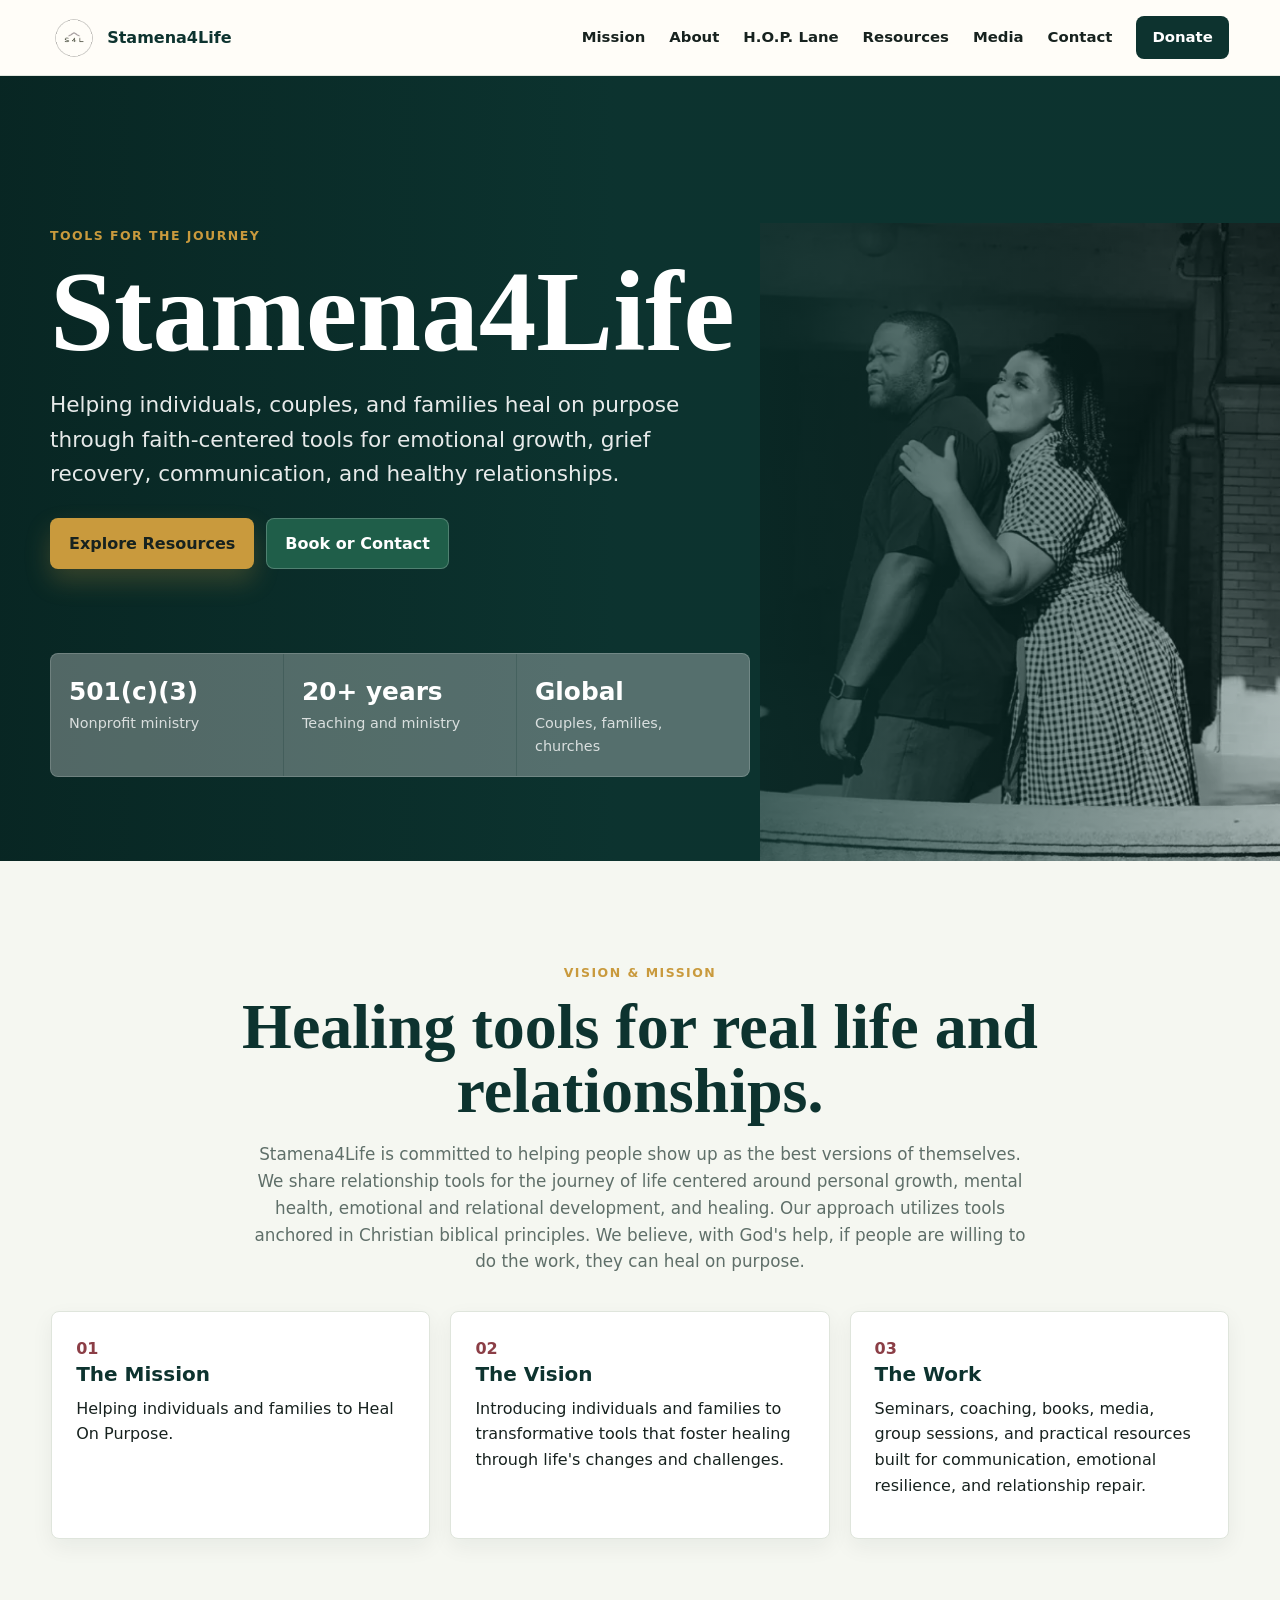
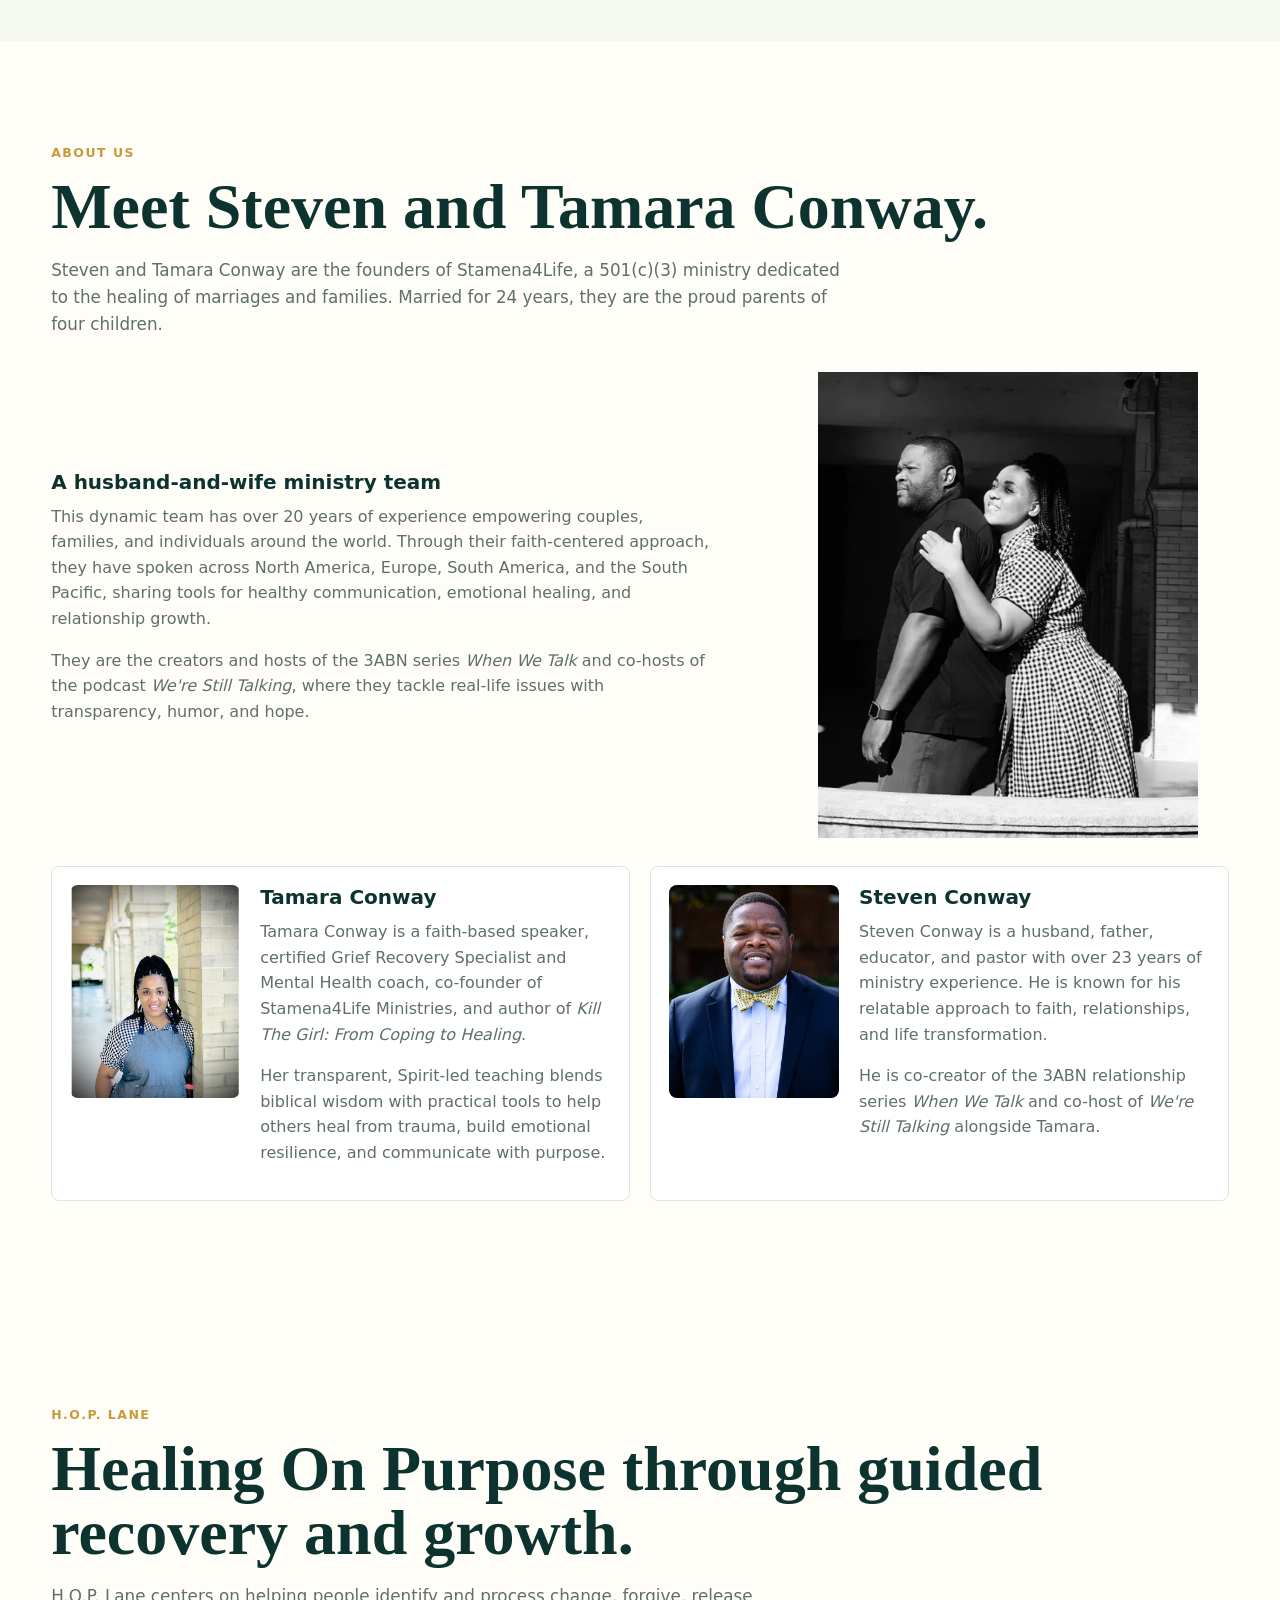
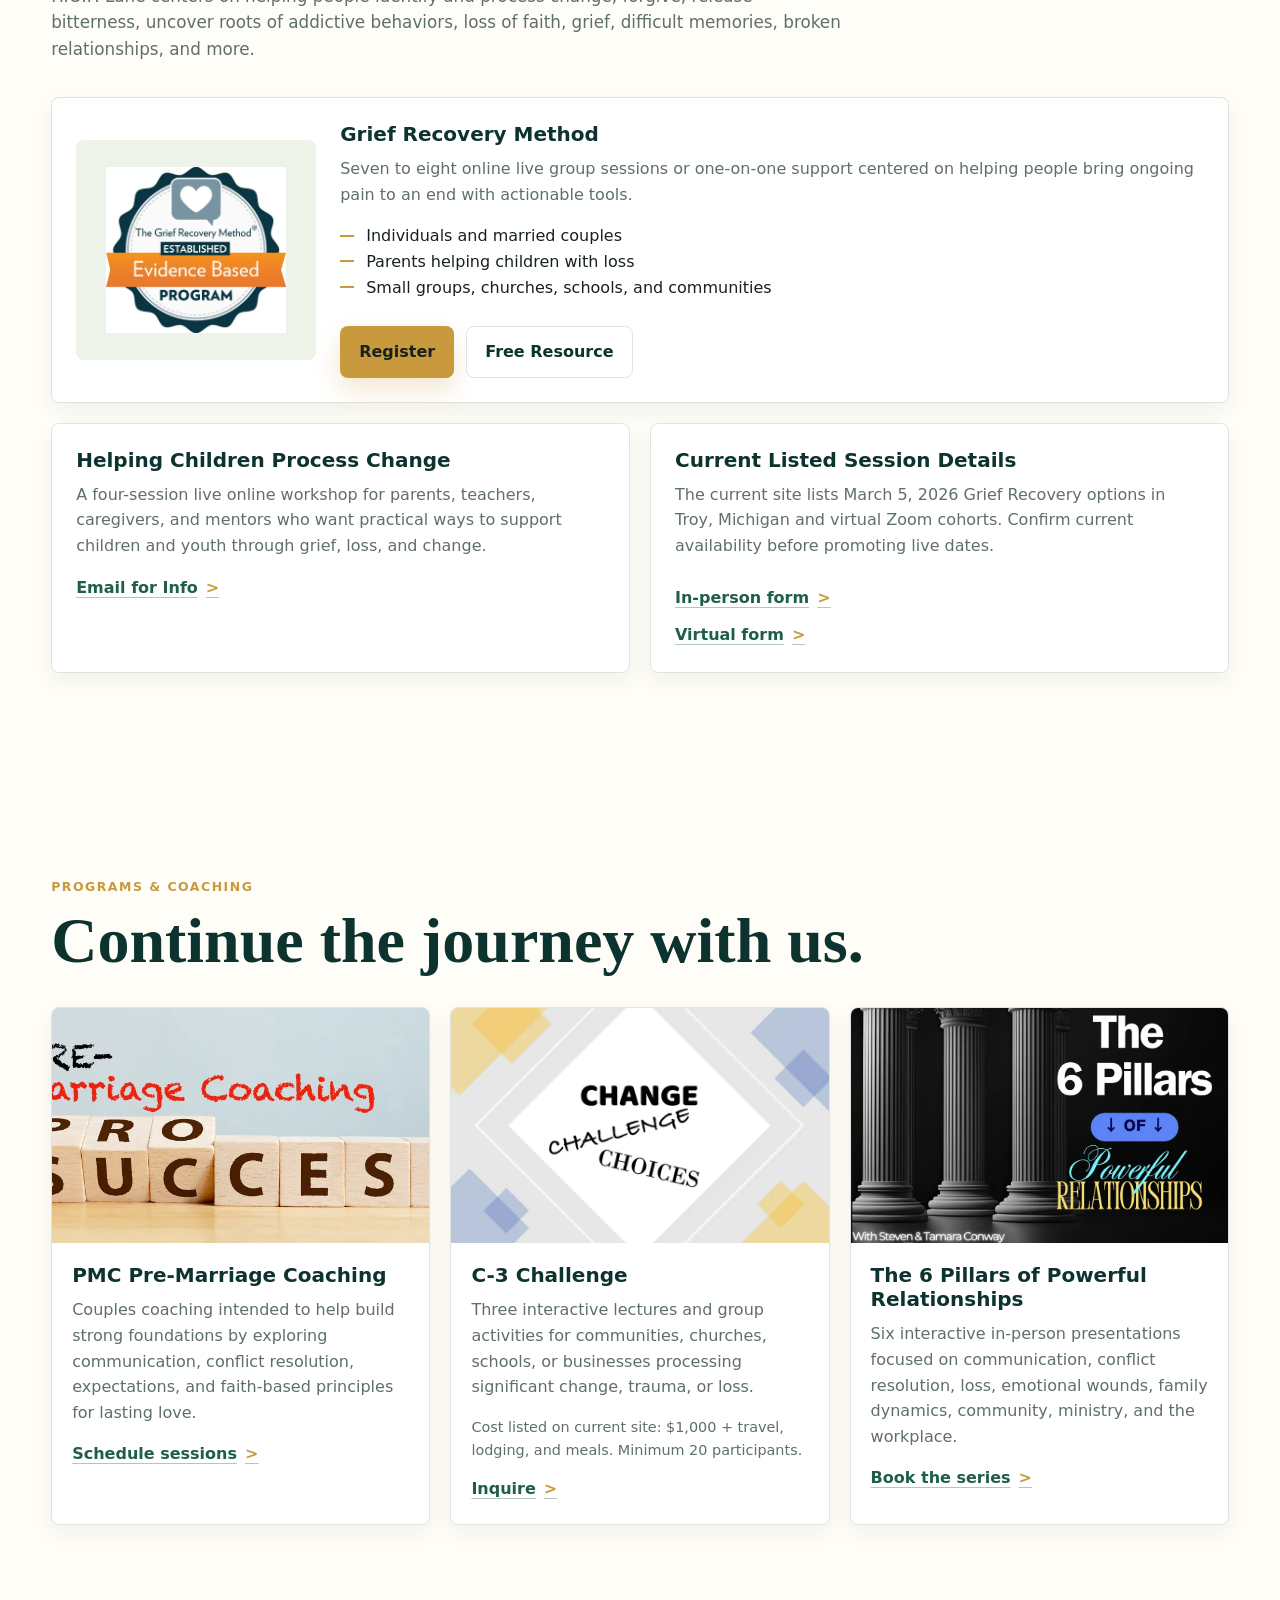
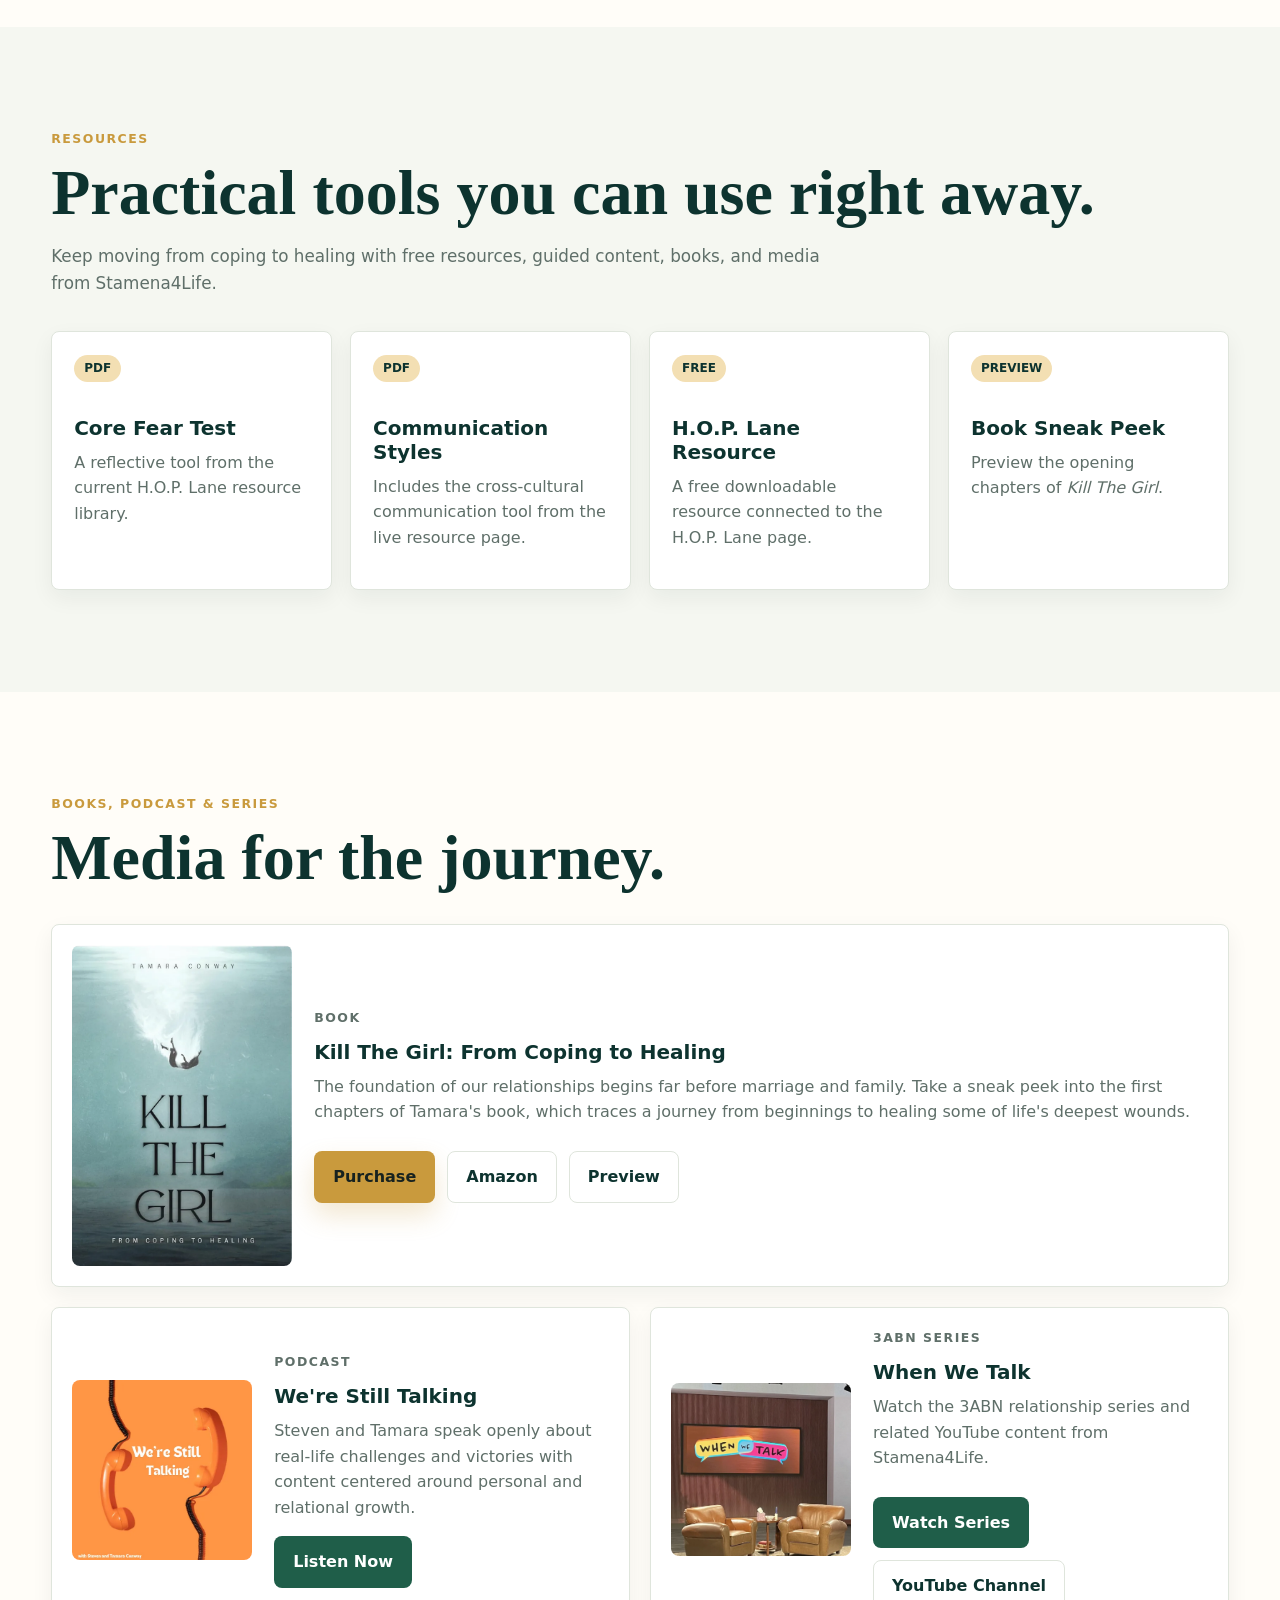
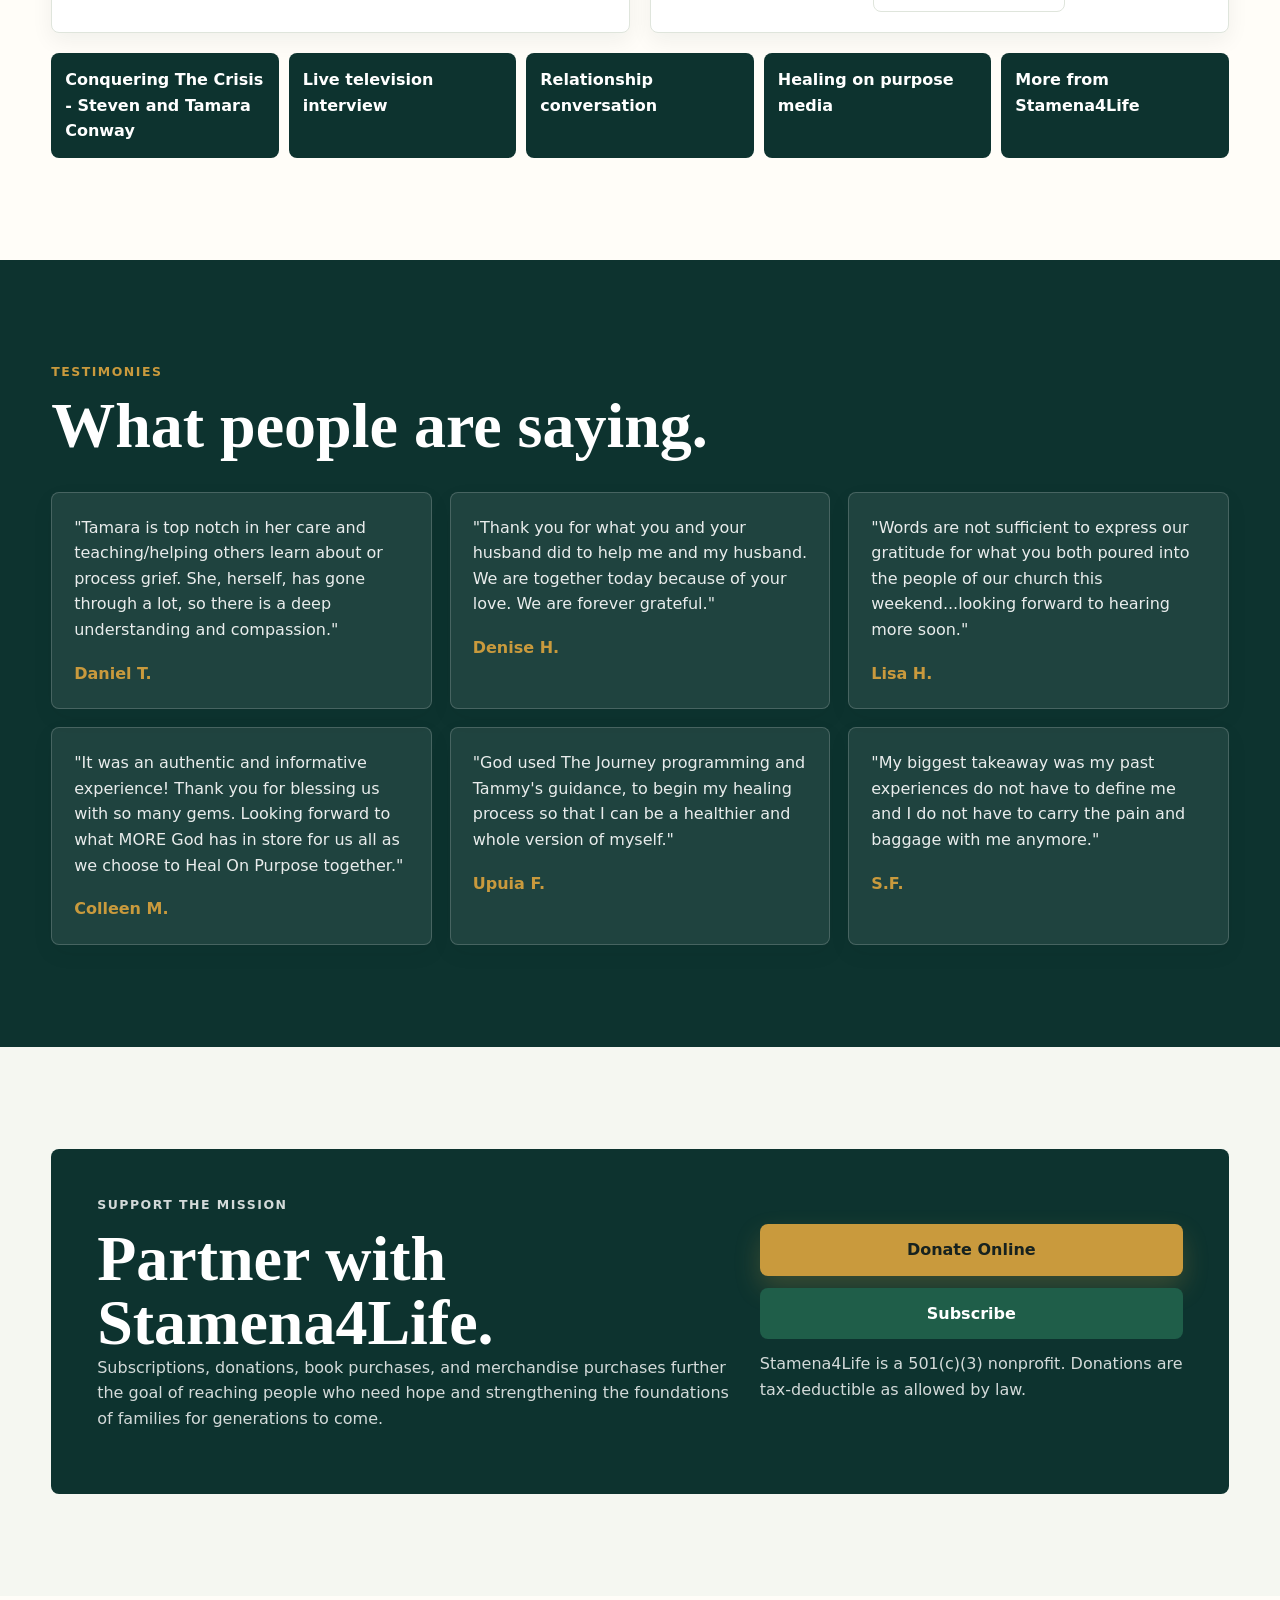
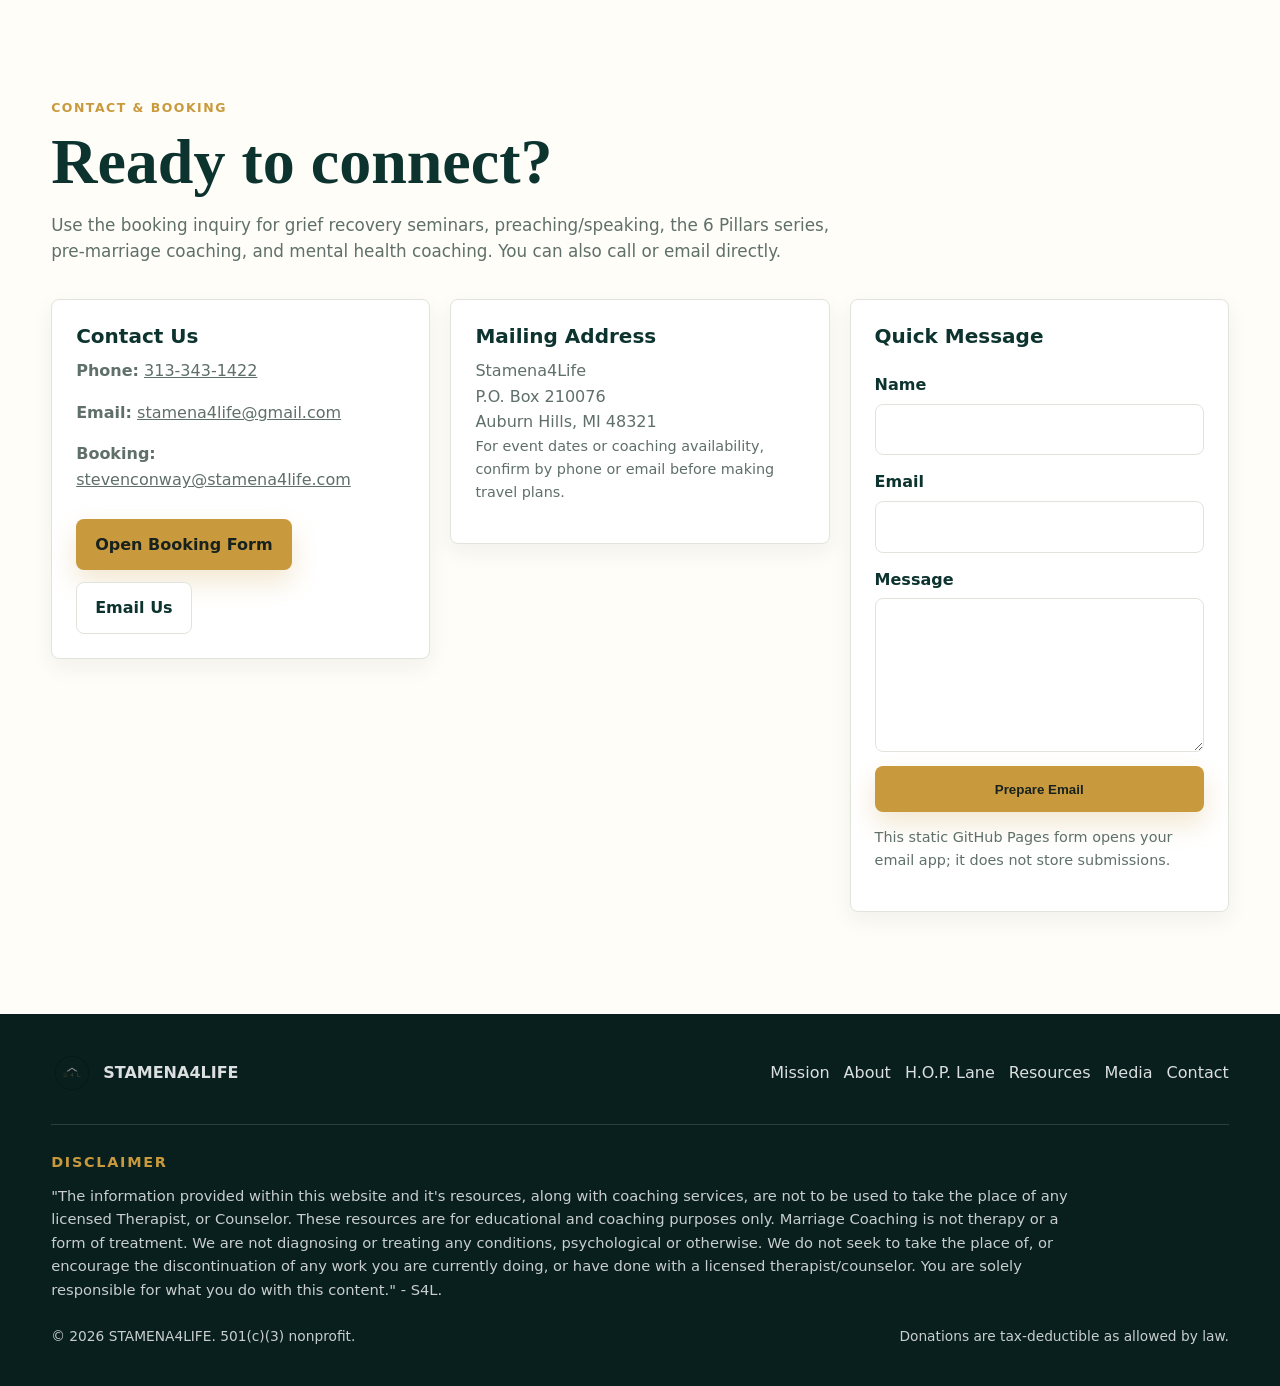
==== index.html @ 9cdf427c "Add files via upload" ====
<!doctype html>
<html lang="en">
<head>
  <meta charset="utf-8">
  <meta name="viewport" content="width=device-width, initial-scale=1">
  <title>Stamena4Life | Healing on Purpose</title>
  <meta name="description" content="Stamena4Life shares relationship tools for personal growth, emotional healing, grief recovery, marriage coaching, media, resources, and faith-centered family support.">
  <meta property="og:title" content="Stamena4Life | Healing on Purpose">
  <meta property="og:description" content="Tools for the journey of life: relationships, grief recovery, coaching, resources, books, podcast, and 3ABN series.">
  <meta property="og:image" content="assets/logo.png">
  <meta property="og:type" content="website">
  <link rel="icon" href="assets/logo.png">
  <link rel="stylesheet" href="styles.css">
</head>
<body>
  <a class="skip-link" href="#main">Skip to content</a>

  <header class="site-header" data-header>
    <a class="brand" href="#home" aria-label="Stamena4Life home">
      <img src="assets/logo.png" alt="Stamena4Life logo">
      <span>Stamena4Life</span>
    </a>
    <button class="nav-toggle" type="button" aria-expanded="false" aria-controls="site-nav" data-nav-toggle>
      <span></span>
      <span></span>
      <span></span>
      <span class="sr-only">Menu</span>
    </button>
    <nav class="site-nav" id="site-nav" data-nav>
      <a href="#mission">Mission</a>
      <a href="#about">About</a>
      <a href="#hop">H.O.P. Lane</a>
      <a href="#resources">Resources</a>
      <a href="#media">Media</a>
      <a href="#contact">Contact</a>
      <a class="nav-cta" href="https://square.link/u/f1L6vId2" target="_blank" rel="noreferrer">Donate</a>
    </nav>
  </header>

  <main id="main">
    <section class="hero" id="home" aria-labelledby="hero-title">
      <div class="hero-inner">
        <p class="eyebrow">Tools for the journey</p>
        <h1 id="hero-title">Stamena4Life</h1>
        <p class="hero-lede">Helping individuals, couples, and families heal on purpose through faith-centered tools for emotional growth, grief recovery, communication, and healthy relationships.</p>
        <div class="hero-actions">
          <a class="button primary" href="#resources">Explore Resources</a>
          <a class="button secondary" href="#contact">Book or Contact</a>
        </div>
        <ul class="hero-proof" aria-label="Stamena4Life highlights">
          <li><strong>501(c)(3)</strong><span>Nonprofit ministry</span></li>
          <li><strong>20+ years</strong><span>Teaching and ministry</span></li>
          <li><strong>Global</strong><span>Couples, families, churches</span></li>
        </ul>
      </div>
    </section>

    <section class="section mission-band" id="mission">
      <div class="section-header compact">
        <p class="eyebrow">Vision &amp; Mission</p>
        <h2>Healing tools for real life and relationships.</h2>
        <p>Stamena4Life is committed to helping people show up as the best versions of themselves. We share relationship tools for the journey of life centered around personal growth, mental health, emotional and relational development, and healing. Our approach utilizes tools anchored in Christian biblical principles. We believe, with God's help, if people are willing to do the work, they can heal on purpose.</p>
      </div>
      <div class="mission-grid">
        <article>
          <span>01</span>
          <h3>The Mission</h3>
          <p>Helping individuals and families to Heal On Purpose.</p>
        </article>
        <article>
          <span>02</span>
          <h3>The Vision</h3>
          <p>Introducing individuals and families to transformative tools that foster healing through life's changes and challenges.</p>
        </article>
        <article>
          <span>03</span>
          <h3>The Work</h3>
          <p>Seminars, coaching, books, media, group sessions, and practical resources built for communication, emotional resilience, and relationship repair.</p>
        </article>
      </div>
    </section>

    <section class="section split-section" id="about">
      <div class="section-header">
        <p class="eyebrow">About Us</p>
        <h2>Meet Steven and Tamara Conway.</h2>
        <p>Steven and Tamara Conway are the founders of Stamena4Life, a 501(c)(3) ministry dedicated to the healing of marriages and families. Married for 24 years, they are the proud parents of four children.</p>
      </div>
      <div class="about-feature">
        <div>
          <h3>A husband-and-wife ministry team</h3>
          <p>This dynamic team has over 20 years of experience empowering couples, families, and individuals around the world. Through their faith-centered approach, they have spoken across North America, Europe, South America, and the South Pacific, sharing tools for healthy communication, emotional healing, and relationship growth.</p>
          <p>They are the creators and hosts of the 3ABN series <em>When We Talk</em> and co-hosts of the podcast <em>We're Still Talking</em>, where they tackle real-life issues with transparency, humor, and hope.</p>
        </div>
        <img src="assets/hero-conways.webp" alt="Steven and Tamara Conway">
      </div>
      <div class="bio-grid">
        <article class="profile-card">
          <img src="assets/tamara.webp" alt="Tamara Conway">
          <div>
            <h3>Tamara Conway</h3>
            <p>Tamara Conway is a faith-based speaker, certified Grief Recovery Specialist and Mental Health coach, co-founder of Stamena4Life Ministries, and author of <em>Kill The Girl: From Coping to Healing</em>.</p>
            <p>Her transparent, Spirit-led teaching blends biblical wisdom with practical tools to help others heal from trauma, build emotional resilience, and communicate with purpose.</p>
          </div>
        </article>
        <article class="profile-card">
          <img src="assets/steven.webp" alt="Steven Conway">
          <div>
            <h3>Steven Conway</h3>
            <p>Steven Conway is a husband, father, educator, and pastor with over 23 years of ministry experience. He is known for his relatable approach to faith, relationships, and life transformation.</p>
            <p>He is co-creator of the 3ABN relationship series <em>When We Talk</em> and co-host of <em>We're Still Talking</em> alongside Tamara.</p>
          </div>
        </article>
      </div>
    </section>

    <section class="section program-section" id="hop">
      <div class="section-header">
        <p class="eyebrow">H.O.P. Lane</p>
        <h2>Healing On Purpose through guided recovery and growth.</h2>
        <p>H.O.P. Lane centers on helping people identify and process change, forgive, release bitterness, uncover roots of addictive behaviors, loss of faith, grief, difficult memories, broken relationships, and more.</p>
      </div>
      <div class="program-grid">
        <article class="program-card wide">
          <div class="program-image">
            <img src="assets/grief-recovery.webp" alt="Grief Recovery Method badge">
          </div>
          <div>
            <h3>Grief Recovery Method</h3>
            <p>Seven to eight online live group sessions or one-on-one support centered on helping people bring ongoing pain to an end with actionable tools.</p>
            <ul class="check-list">
              <li>Individuals and married couples</li>
              <li>Parents helping children with loss</li>
              <li>Small groups, churches, schools, and communities</li>
            </ul>
            <div class="inline-actions">
              <a class="button primary" href="https://square.link/u/TY92Agh4" target="_blank" rel="noreferrer">Register</a>
              <a class="button quiet" href="https://www.stamena4life.com/_files/ugd/7cebed_fbce862e7ba44a088635e281771d7ba9.pdf" target="_blank" rel="noreferrer">Free Resource</a>
            </div>
          </div>
        </article>
        <article class="program-card">
          <h3>Helping Children Process Change</h3>
          <p>A four-session live online workshop for parents, teachers, caregivers, and mentors who want practical ways to support children and youth through grief, loss, and change.</p>
          <a class="text-link" href="mailto:stamena4life@gmail.com?subject=Helping%20Children%20With%20Loss%20Inquiry">Email for Info</a>
        </article>
        <article class="program-card">
          <h3>Current Listed Session Details</h3>
          <p>The current site lists March 5, 2026 Grief Recovery options in Troy, Michigan and virtual Zoom cohorts. Confirm current availability before promoting live dates.</p>
          <div class="inline-actions stacked">
            <a class="text-link" href="https://forms.gle/8gWQ9AAsX1KKgWnbA" target="_blank" rel="noreferrer">In-person form</a>
            <a class="text-link" href="https://forms.gle/tBHqAz2xLCsfEH1A9" target="_blank" rel="noreferrer">Virtual form</a>
          </div>
        </article>
      </div>
    </section>

    <section class="section offerings-section">
      <div class="section-header">
        <p class="eyebrow">Programs &amp; Coaching</p>
        <h2>Continue the journey with us.</h2>
      </div>
      <div class="offering-grid">
        <article class="offering-card">
          <img src="assets/pmc.webp" alt="Pre-Marriage Coaching">
          <h3>PMC Pre-Marriage Coaching</h3>
          <p>Couples coaching intended to help build strong foundations by exploring communication, conflict resolution, expectations, and faith-based principles for lasting love.</p>
          <a class="text-link" href="https://www.stamena4life.com/booking" target="_blank" rel="noreferrer">Schedule sessions</a>
        </article>
        <article class="offering-card">
          <img src="assets/c3.webp" alt="C-3 Challenge">
          <h3>C-3 Challenge</h3>
          <p>Three interactive lectures and group activities for communities, churches, schools, or businesses processing significant change, trauma, or loss.</p>
          <p class="meta">Cost listed on current site: $1,000 + travel, lodging, and meals. Minimum 20 participants.</p>
          <a class="text-link" href="mailto:stamena4life@gmail.com?subject=C-3%20Challenge%20Inquiry">Inquire</a>
        </article>
        <article class="offering-card">
          <img src="assets/six-pillars.webp" alt="The 6 Pillars of Powerful Relationships">
          <h3>The 6 Pillars of Powerful Relationships</h3>
          <p>Six interactive in-person presentations focused on communication, conflict resolution, loss, emotional wounds, family dynamics, community, ministry, and the workplace.</p>
          <a class="text-link" href="https://www.stamena4life.com/booking" target="_blank" rel="noreferrer">Book the series</a>
        </article>
      </div>
    </section>

    <section class="section resource-section" id="resources">
      <div class="section-header">
        <p class="eyebrow">Resources</p>
        <h2>Practical tools you can use right away.</h2>
        <p>Keep moving from coping to healing with free resources, guided content, books, and media from Stamena4Life.</p>
      </div>
      <div class="resource-grid">
        <a class="resource-card" href="https://www.stamena4life.com/_files/ugd/7cebed_c09c5f3b6548464ab14286cdd1f4838c.pdf" target="_blank" rel="noreferrer">
          <span>PDF</span>
          <h3>Core Fear Test</h3>
          <p>A reflective tool from the current H.O.P. Lane resource library.</p>
        </a>
        <a class="resource-card" href="https://www.stamena4life.com/_files/ugd/7cebed_421b488af8b248aab2a7527fb785af47.pdf" target="_blank" rel="noreferrer">
          <span>PDF</span>
          <h3>Communication Styles</h3>
          <p>Includes the cross-cultural communication tool from the live resource page.</p>
        </a>
        <a class="resource-card" href="https://www.stamena4life.com/_files/ugd/7cebed_fbce862e7ba44a088635e281771d7ba9.pdf" target="_blank" rel="noreferrer">
          <span>Free</span>
          <h3>H.O.P. Lane Resource</h3>
          <p>A free downloadable resource connected to the H.O.P. Lane page.</p>
        </a>
        <a class="resource-card" href="https://www.stamena4life.com/_files/ugd/7cebed_5e1182cb30d049ae8e4a6e3f993eb2fb.pdf" target="_blank" rel="noreferrer">
          <span>Preview</span>
          <h3>Book Sneak Peek</h3>
          <p>Preview the opening chapters of <em>Kill The Girl</em>.</p>
        </a>
      </div>
    </section>

    <section class="section media-section" id="media">
      <div class="section-header">
        <p class="eyebrow">Books, Podcast &amp; Series</p>
        <h2>Media for the journey.</h2>
      </div>
      <div class="media-grid">
        <article class="media-card book-card">
          <img src="assets/book-cover.webp" alt="Kill The Girl book cover">
          <div>
            <p class="eyebrow">Book</p>
            <h3>Kill The Girl: From Coping to Healing</h3>
            <p>The foundation of our relationships begins far before marriage and family. Take a sneak peek into the first chapters of Tamara's book, which traces a journey from beginnings to healing some of life's deepest wounds.</p>
            <div class="inline-actions">
              <a class="button primary" href="https://square.link/u/frH4wGlB" target="_blank" rel="noreferrer">Purchase</a>
              <a class="button quiet" href="https://a.co/d/6Vjon2p" target="_blank" rel="noreferrer">Amazon</a>
              <a class="button quiet" href="https://www.stamena4life.com/_files/ugd/7cebed_5e1182cb30d049ae8e4a6e3f993eb2fb.pdf" target="_blank" rel="noreferrer">Preview</a>
            </div>
          </div>
        </article>
        <article class="media-card">
          <img src="assets/podcast.webp" alt="We're Still Talking podcast artwork">
          <div>
            <p class="eyebrow">Podcast</p>
            <h3>We're Still Talking</h3>
            <p>Steven and Tamara speak openly about real-life challenges and victories with content centered around personal and relational growth.</p>
            <a class="button secondary" href="https://podcasters.spotify.com/pod/show/stamena4life" target="_blank" rel="noreferrer">Listen Now</a>
          </div>
        </article>
        <article class="media-card">
          <img src="assets/series.webp" alt="3ABN series image">
          <div>
            <p class="eyebrow">3ABN Series</p>
            <h3>When We Talk</h3>
            <p>Watch the 3ABN relationship series and related YouTube content from Stamena4Life.</p>
            <div class="inline-actions">
              <a class="button secondary" href="https://youtu.be/mp3pswb0MGg?si=C71BJIsV4BhHX_65" target="_blank" rel="noreferrer">Watch Series</a>
              <a class="button quiet" href="https://www.youtube.com/@stamena4life882" target="_blank" rel="noreferrer">YouTube Channel</a>
            </div>
          </div>
        </article>
      </div>
      <div class="video-list">
        <a href="https://youtu.be/jEtvUpR1tl4?si=L0tVEkR60KVtrQ50" target="_blank" rel="noreferrer">Conquering The Crisis - Steven and Tamara Conway</a>
        <a href="https://youtu.be/urJt7tnIFb4?si=BwEfEJtPsCQOlXsR" target="_blank" rel="noreferrer">Live television interview</a>
        <a href="https://youtu.be/OgdpfVCX0x8?si=5A_5P-9gs_XutwsK" target="_blank" rel="noreferrer">Relationship conversation</a>
        <a href="https://youtu.be/u95oAVoO89M?si=T8z_sN08g1JwwAnS" target="_blank" rel="noreferrer">Healing on purpose media</a>
        <a href="https://youtu.be/iM9JMtPBKrk?si=-QMUP0g32FkLTdJz" target="_blank" rel="noreferrer">More from Stamena4Life</a>
      </div>
    </section>

    <section class="section testimonial-section" id="testimonials">
      <div class="section-header">
        <p class="eyebrow">Testimonies</p>
        <h2>What people are saying.</h2>
      </div>
      <div class="testimonial-grid">
        <figure>
          <blockquote>&quot;Tamara is top notch in her care and teaching/helping others learn about or process grief. She, herself, has gone through a lot, so there is a deep understanding and compassion.&quot;</blockquote>
          <figcaption>Daniel T.</figcaption>
        </figure>
        <figure>
          <blockquote>&quot;Thank you for what you and your husband did to help me and my husband. We are together today because of your love. We are forever grateful.&quot;</blockquote>
          <figcaption>Denise H.</figcaption>
        </figure>
        <figure>
          <blockquote>&quot;Words are not sufficient to express our gratitude for what you both poured into the people of our church this weekend...looking forward to hearing more soon.&quot;</blockquote>
          <figcaption>Lisa H.</figcaption>
        </figure>
        <figure>
          <blockquote>&quot;It was an authentic and informative experience! Thank you for blessing us with so many gems. Looking forward to what MORE God has in store for us all as we choose to Heal On Purpose together.&quot;</blockquote>
          <figcaption>Colleen M.</figcaption>
        </figure>
        <figure>
          <blockquote>&quot;God used The Journey programming and Tammy's guidance, to begin my healing process so that I can be a healthier and whole version of myself.&quot;</blockquote>
          <figcaption>Upuia F.</figcaption>
        </figure>
        <figure>
          <blockquote>&quot;My biggest takeaway was my past experiences do not have to define me and I do not have to carry the pain and baggage with me anymore.&quot;</blockquote>
          <figcaption>S.F.</figcaption>
        </figure>
      </div>
    </section>

    <section class="section support-section" id="support">
      <div class="support-panel">
        <div>
          <p class="eyebrow">Support the mission</p>
          <h2>Partner with Stamena4Life.</h2>
          <p>Subscriptions, donations, book purchases, and merchandise purchases further the goal of reaching people who need hope and strengthening the foundations of families for generations to come.</p>
        </div>
        <div class="support-actions">
          <a class="button primary" href="https://square.link/u/f1L6vId2" target="_blank" rel="noreferrer">Donate Online</a>
          <a class="button secondary" href="https://www.stamena4life.com/plans-pricing" target="_blank" rel="noreferrer">Subscribe</a>
          <p>Stamena4Life is a 501(c)(3) nonprofit. Donations are tax-deductible as allowed by law.</p>
        </div>
      </div>
    </section>

    <section class="section contact-section" id="contact">
      <div class="section-header">
        <p class="eyebrow">Contact &amp; Booking</p>
        <h2>Ready to connect?</h2>
        <p>Use the booking inquiry for grief recovery seminars, preaching/speaking, the 6 Pillars series, pre-marriage coaching, and mental health coaching. You can also call or email directly.</p>
      </div>
      <div class="contact-grid">
        <div class="contact-card">
          <h3>Contact Us</h3>
          <p><strong>Phone:</strong> <a href="tel:+13133431422">313-343-1422</a></p>
          <p><strong>Email:</strong> <a href="mailto:stamena4life@gmail.com">stamena4life@gmail.com</a></p>
          <p><strong>Booking:</strong> <a href="mailto:stevenconway@stamena4life.com">stevenconway@stamena4life.com</a></p>
          <div class="inline-actions">
            <a class="button primary" href="https://www.stamena4life.com/booking" target="_blank" rel="noreferrer">Open Booking Form</a>
            <a class="button quiet" href="mailto:stamena4life@gmail.com?subject=Stamena4Life%20Inquiry">Email Us</a>
          </div>
        </div>
        <div class="contact-card">
          <h3>Mailing Address</h3>
          <address>
            Stamena4Life<br>
            P.O. Box 210076<br>
            Auburn Hills, MI 48321
          </address>
          <p class="meta">For event dates or coaching availability, confirm by phone or email before making travel plans.</p>
        </div>
        <form class="contact-form" data-mail-form>
          <h3>Quick Message</h3>
          <label>
            Name
            <input name="name" type="text" autocomplete="name" required>
          </label>
          <label>
            Email
            <input name="email" type="email" autocomplete="email" required>
          </label>
          <label>
            Message
            <textarea name="message" rows="5" required></textarea>
          </label>
          <button class="button primary" type="submit">Prepare Email</button>
          <p class="form-note">This static GitHub Pages form opens your email app; it does not store submissions.</p>
        </form>
      </div>
    </section>
  </main>

  <footer class="site-footer">
    <div class="footer-top">
      <a class="brand footer-brand" href="#home">
        <img src="assets/logo.png" alt="">
        <span>STAMENA4LIFE</span>
      </a>
      <nav aria-label="Footer navigation">
        <a href="#mission">Mission</a>
        <a href="#about">About</a>
        <a href="#hop">H.O.P. Lane</a>
        <a href="#resources">Resources</a>
        <a href="#media">Media</a>
        <a href="#contact">Contact</a>
      </nav>
    </div>
    <div class="disclaimer">
      <h2>Disclaimer</h2>
      <p>&quot;The information provided within this website and it's resources, along with coaching services, are not to be used to take the place of any licensed Therapist, or Counselor. These resources are for educational and coaching purposes only. Marriage Coaching is not therapy or a form of treatment. We are not diagnosing or treating any conditions, psychological or otherwise. We do not seek to take the place of, or encourage the discontinuation of any work you are currently doing, or have done with a licensed therapist/counselor. You are solely responsible for what you do with this content.&quot; - S4L.</p>
    </div>
    <div class="footer-bottom">
      <p>&copy; 2026 STAMENA4LIFE. 501(c)(3) nonprofit.</p>
      <p>Donations are tax-deductible as allowed by law.</p>
    </div>
  </footer>

  <script src="script.js"></script>
</body>
</html>
---- styles.css ----
:root {
  --ink: #17221f;
  --muted: #5f6f69;
  --deep: #0d332f;
  --green: #1f5e49;
  --moss: #6f8a56;
  --gold: #c99a3d;
  --rose: #8b3e46;
  --paper: #fffdf8;
  --soft: #f5f7f1;
  --line: #dfe5dc;
  --white: #ffffff;
  --shadow: 0 18px 45px rgba(23, 34, 31, 0.12);
  --radius: 8px;
  --max: 1180px;
}

* {
  box-sizing: border-box;
}

html {
  scroll-behavior: smooth;
}

body {
  margin: 0;
  color: var(--ink);
  background: var(--paper);
  font-family: Inter, ui-sans-serif, system-ui, -apple-system, BlinkMacSystemFont, "Segoe UI", sans-serif;
  line-height: 1.6;
  text-rendering: optimizeLegibility;
}

img {
  display: block;
  max-width: 100%;
}

a {
  color: inherit;
}

.skip-link,
.sr-only {
  position: absolute;
  width: 1px;
  height: 1px;
  padding: 0;
  overflow: hidden;
  clip: rect(0, 0, 0, 0);
  white-space: nowrap;
  border: 0;
}

.skip-link:focus {
  width: auto;
  height: auto;
  clip: auto;
  z-index: 20;
  top: 12px;
  left: 12px;
  padding: 10px 14px;
  background: var(--gold);
  color: var(--ink);
  font-weight: 800;
}

.site-header {
  position: sticky;
  top: 0;
  z-index: 10;
  display: flex;
  align-items: center;
  justify-content: space-between;
  min-height: 76px;
  padding: 12px clamp(18px, 4vw, 52px);
  background: rgba(255, 253, 248, 0.94);
  border-bottom: 1px solid rgba(223, 229, 220, 0.9);
  backdrop-filter: blur(16px);
}

.brand {
  display: inline-flex;
  align-items: center;
  gap: 10px;
  color: var(--deep);
  font-weight: 900;
  letter-spacing: 0;
  text-decoration: none;
}

.brand img {
  width: 46px;
  height: 46px;
  object-fit: contain;
}

.site-nav {
  display: flex;
  align-items: center;
  gap: clamp(14px, 2vw, 24px);
  font-size: 0.93rem;
  font-weight: 750;
}

.site-nav a {
  position: relative;
  text-decoration: none;
  color: var(--ink);
}

.site-nav a:not(.nav-cta)::after {
  content: "";
  position: absolute;
  left: 0;
  right: 0;
  bottom: -8px;
  height: 2px;
  background: var(--gold);
  transform: scaleX(0);
  transform-origin: left;
  transition: transform 180ms ease;
}

.site-nav a:hover::after,
.site-nav a:focus-visible::after {
  transform: scaleX(1);
}

.nav-cta {
  padding: 10px 16px;
  color: var(--white) !important;
  background: var(--deep);
  border-radius: var(--radius);
}

.nav-toggle {
  display: none;
  width: 42px;
  height: 42px;
  border: 1px solid var(--line);
  border-radius: var(--radius);
  background: var(--white);
}

.nav-toggle span:not(.sr-only) {
  display: block;
  width: 18px;
  height: 2px;
  margin: 4px auto;
  background: var(--deep);
}

.hero {
  min-height: 78svh;
  color: var(--white);
  background:
    linear-gradient(90deg, rgba(8, 38, 35, 0.98) 0%, rgba(12, 51, 47, 0.88) 48%, rgba(12, 51, 47, 0.35) 100%),
    url("assets/hero-conways.webp") right bottom / min(45vw, 520px) auto no-repeat,
    var(--deep);
}

.hero-inner {
  width: min(var(--max), calc(100% - 36px));
  margin: 0 auto;
  padding: clamp(86px, 13vw, 150px) 0 clamp(48px, 8vw, 84px);
}

.eyebrow {
  margin: 0 0 12px;
  color: var(--gold);
  font-size: 0.78rem;
  font-weight: 900;
  letter-spacing: 0.12em;
  text-transform: uppercase;
}

.hero h1 {
  margin: 0;
  max-width: 760px;
  font-family: Georgia, "Times New Roman", serif;
  font-size: clamp(3rem, 9vw, 7.5rem);
  line-height: 0.92;
  letter-spacing: 0;
}

.hero-lede {
  width: min(680px, 100%);
  margin: 24px 0 0;
  color: rgba(255, 255, 255, 0.9);
  font-size: clamp(1.08rem, 2vw, 1.35rem);
}

.hero-actions,
.inline-actions {
  display: flex;
  flex-wrap: wrap;
  gap: 12px;
  align-items: center;
  margin-top: 26px;
}

.button {
  display: inline-flex;
  align-items: center;
  justify-content: center;
  min-height: 46px;
  padding: 12px 18px;
  border: 1px solid transparent;
  border-radius: var(--radius);
  font-weight: 850;
  text-decoration: none;
  cursor: pointer;
  transition: transform 160ms ease, box-shadow 160ms ease, background 160ms ease;
}

.button:hover,
.button:focus-visible {
  transform: translateY(-1px);
}

.button.primary {
  color: var(--ink);
  background: var(--gold);
  box-shadow: 0 12px 26px rgba(201, 154, 61, 0.24);
}

.button.secondary {
  color: var(--white);
  background: var(--green);
}

.button.quiet {
  color: var(--deep);
  background: var(--white);
  border-color: var(--line);
}

.hero .button.quiet,
.hero .button.secondary {
  border-color: rgba(255, 255, 255, 0.22);
}

.hero-proof {
  display: grid;
  grid-template-columns: repeat(3, minmax(0, 1fr));
  gap: 1px;
  width: min(700px, 100%);
  padding: 0;
  margin: clamp(42px, 8vw, 84px) 0 0;
  list-style: none;
  background: rgba(255, 255, 255, 0.24);
  border: 1px solid rgba(255, 255, 255, 0.24);
  border-radius: var(--radius);
  overflow: hidden;
}

.hero-proof li {
  padding: 18px;
  background: rgba(255, 255, 255, 0.08);
}

.hero-proof strong {
  display: block;
  font-size: clamp(1.2rem, 2vw, 1.55rem);
}

.hero-proof span {
  display: block;
  color: rgba(255, 255, 255, 0.78);
  font-size: 0.9rem;
}

.section {
  padding: clamp(58px, 8vw, 102px) clamp(18px, 4vw, 52px);
}

.section-header {
  width: min(var(--max), 100%);
  margin: 0 auto 34px;
}

.section-header.compact {
  width: min(900px, 100%);
  text-align: center;
}

.section h2 {
  margin: 0;
  color: var(--deep);
  font-family: Georgia, "Times New Roman", serif;
  font-size: clamp(2rem, 5vw, 4.25rem);
  line-height: 1;
  letter-spacing: 0;
}

.section-header p:not(.eyebrow) {
  max-width: 790px;
  margin: 18px 0 0;
  color: var(--muted);
  font-size: 1.05rem;
}

.section-header.compact p:not(.eyebrow) {
  margin-left: auto;
  margin-right: auto;
}

.mission-band,
.resource-section,
.support-section {
  background: var(--soft);
}

.mission-grid,
.bio-grid,
.program-grid,
.offering-grid,
.resource-grid,
.testimonial-grid,
.contact-grid,
.media-grid {
  width: min(var(--max), 100%);
  margin: 0 auto;
}

.mission-grid {
  display: grid;
  grid-template-columns: repeat(3, minmax(0, 1fr));
  gap: 20px;
  margin-top: 36px;
}

.mission-grid article,
.program-card,
.offering-card,
.resource-card,
.testimonial-grid figure,
.contact-card,
.contact-form,
.media-card {
  border: 1px solid var(--line);
  border-radius: var(--radius);
  background: var(--white);
  box-shadow: 0 8px 22px rgba(23, 34, 31, 0.06);
}

.mission-grid article {
  padding: 24px;
}

.mission-grid span {
  color: var(--rose);
  font-weight: 900;
}

h3 {
  margin: 0 0 10px;
  color: var(--deep);
  font-size: 1.25rem;
  line-height: 1.2;
}

p {
  margin-top: 0;
}

.about-feature {
  display: grid;
  grid-template-columns: minmax(0, 1.2fr) minmax(260px, 0.8fr);
  gap: clamp(28px, 6vw, 72px);
  align-items: center;
  width: min(var(--max), 100%);
  margin: 0 auto 28px;
}

.about-feature p,
.profile-card p,
.program-card p,
.offering-card p,
.media-card p,
.contact-card p {
  color: var(--muted);
}

.about-feature img {
  width: min(380px, 100%);
  justify-self: center;
}

.bio-grid {
  display: grid;
  grid-template-columns: repeat(2, minmax(0, 1fr));
  gap: 20px;
}

.profile-card {
  display: grid;
  grid-template-columns: 170px minmax(0, 1fr);
  gap: 20px;
  align-items: start;
  padding: 18px;
  border: 1px solid var(--line);
  border-radius: var(--radius);
  background: var(--white);
}

.profile-card img {
  width: 170px;
  aspect-ratio: 4 / 5;
  object-fit: cover;
  border-radius: var(--radius);
}

.program-section {
  background: var(--paper);
}

.program-grid {
  display: grid;
  grid-template-columns: repeat(2, minmax(0, 1fr));
  gap: 20px;
}

.program-card {
  padding: 24px;
}

.program-card.wide {
  display: grid;
  grid-column: 1 / -1;
  grid-template-columns: 240px minmax(0, 1fr);
  gap: 24px;
  align-items: center;
}

.program-image {
  display: grid;
  place-items: center;
  min-height: 220px;
  background: #eef3ea;
  border-radius: var(--radius);
}

.program-image img {
  width: min(180px, 80%);
}

.check-list {
  padding: 0;
  margin: 16px 0 0;
  list-style: none;
}

.check-list li {
  position: relative;
  padding-left: 26px;
  color: var(--ink);
}

.check-list li::before {
  content: "";
  position: absolute;
  left: 0;
  top: 0.7em;
  width: 14px;
  height: 2px;
  background: var(--gold);
}

.stacked {
  display: grid;
  justify-items: start;
}

.offering-grid {
  display: grid;
  grid-template-columns: repeat(3, minmax(0, 1fr));
  gap: 20px;
}

.offering-card {
  overflow: hidden;
}

.offering-card img {
  width: 100%;
  aspect-ratio: 16 / 10;
  object-fit: cover;
  background: var(--soft);
}

.offering-card h3,
.offering-card p,
.offering-card .text-link {
  margin-left: 20px;
  margin-right: 20px;
}

.offering-card h3 {
  margin-top: 20px;
}

.offering-card .text-link {
  margin-bottom: 22px;
}

.meta,
.form-note {
  color: var(--muted);
  font-size: 0.9rem;
}

.text-link {
  display: inline-flex;
  align-items: center;
  gap: 8px;
  color: var(--green);
  font-weight: 850;
  text-decoration-color: rgba(31, 94, 73, 0.35);
  text-underline-offset: 4px;
}

.text-link::after {
  content: ">";
  color: var(--gold);
  font-weight: 900;
}

.resource-grid {
  display: grid;
  grid-template-columns: repeat(4, minmax(0, 1fr));
  gap: 18px;
}

.resource-card {
  min-height: 220px;
  padding: 22px;
  text-decoration: none;
  transition: transform 160ms ease, box-shadow 160ms ease;
}

.resource-card:hover,
.resource-card:focus-visible {
  transform: translateY(-2px);
  box-shadow: var(--shadow);
}

.resource-card span {
  display: inline-flex;
  padding: 4px 10px;
  margin-bottom: 34px;
  color: var(--deep);
  background: #f3dfb3;
  border-radius: 999px;
  font-size: 0.75rem;
  font-weight: 900;
  text-transform: uppercase;
}

.resource-card p {
  color: var(--muted);
}

.media-section {
  background: var(--paper);
}

.media-grid {
  display: grid;
  grid-template-columns: repeat(2, minmax(0, 1fr));
  gap: 20px;
}

.media-card {
  display: grid;
  grid-template-columns: 180px minmax(0, 1fr);
  gap: 22px;
  align-items: center;
  padding: 20px;
}

.book-card {
  grid-column: 1 / -1;
  grid-template-columns: 220px minmax(0, 1fr);
}

.media-card img {
  width: 100%;
  border-radius: var(--radius);
  background: var(--soft);
}

.video-list {
  display: grid;
  grid-template-columns: repeat(5, minmax(0, 1fr));
  gap: 10px;
  width: min(var(--max), 100%);
  margin: 20px auto 0;
}

.video-list a {
  min-height: 92px;
  padding: 14px;
  color: var(--white);
  background: var(--deep);
  border-radius: var(--radius);
  font-weight: 800;
  text-decoration: none;
}

.testimonial-section {
  background: var(--deep);
  color: var(--white);
}

.testimonial-section h2 {
  color: var(--white);
}

.testimonial-grid {
  display: grid;
  grid-template-columns: repeat(3, minmax(0, 1fr));
  gap: 18px;
}

.testimonial-grid figure {
  margin: 0;
  padding: 22px;
  background: rgba(255, 255, 255, 0.08);
  border-color: rgba(255, 255, 255, 0.18);
}

blockquote {
  margin: 0;
  color: rgba(255, 255, 255, 0.9);
}

figcaption {
  margin-top: 18px;
  color: var(--gold);
  font-weight: 900;
}

.support-panel {
  display: grid;
  grid-template-columns: minmax(0, 1.2fr) minmax(300px, 0.8fr);
  gap: 28px;
  align-items: center;
  width: min(var(--max), 100%);
  margin: 0 auto;
  padding: clamp(26px, 5vw, 46px);
  color: var(--white);
  background: var(--deep);
  border-radius: var(--radius);
}

.support-panel h2 {
  color: var(--white);
}

.support-panel p {
  color: rgba(255, 255, 255, 0.82);
}

.support-actions {
  display: grid;
  gap: 12px;
  align-content: start;
}

.contact-grid {
  display: grid;
  grid-template-columns: repeat(3, minmax(0, 1fr));
  gap: 20px;
  align-items: start;
}

.contact-card,
.contact-form {
  padding: 24px;
}

address {
  color: var(--muted);
  font-style: normal;
}

.contact-form {
  display: grid;
  gap: 14px;
}

label {
  display: grid;
  gap: 6px;
  color: var(--deep);
  font-weight: 850;
}

input,
textarea {
  width: 100%;
  border: 1px solid var(--line);
  border-radius: var(--radius);
  padding: 12px 13px;
  color: var(--ink);
  background: var(--white);
  font: inherit;
}

input:focus,
textarea:focus {
  outline: 3px solid rgba(201, 154, 61, 0.26);
  border-color: var(--gold);
}

.site-footer {
  padding: 38px clamp(18px, 4vw, 52px);
  color: rgba(255, 255, 255, 0.78);
  background: #081f1d;
}

.footer-top,
.footer-bottom,
.disclaimer {
  width: min(var(--max), 100%);
  margin: 0 auto;
}

.footer-top,
.footer-bottom {
  display: flex;
  justify-content: space-between;
  gap: 18px;
  align-items: center;
}

.footer-brand {
  color: var(--white);
}

.footer-brand img {
  width: 42px;
  height: 42px;
}

.footer-top nav {
  display: flex;
  flex-wrap: wrap;
  gap: 14px;
}

.footer-top a {
  color: rgba(255, 255, 255, 0.86);
  text-decoration: none;
}

.disclaimer {
  margin-top: 30px;
  padding-top: 26px;
  border-top: 1px solid rgba(255, 255, 255, 0.14);
}

.disclaimer h2 {
  margin: 0 0 10px;
  color: var(--gold);
  font-size: 0.9rem;
  letter-spacing: 0.12em;
  text-transform: uppercase;
}

.disclaimer p {
  max-width: 1040px;
  margin: 0;
  font-size: 0.92rem;
}

.footer-bottom {
  margin-top: 24px;
  font-size: 0.86rem;
}

.footer-bottom p {
  margin: 0;
}

@media (max-width: 1040px) {
  .resource-grid,
  .offering-grid {
    grid-template-columns: repeat(2, minmax(0, 1fr));
  }

  .contact-grid,
  .testimonial-grid,
  .video-list {
    grid-template-columns: repeat(2, minmax(0, 1fr));
  }
}

@media (max-width: 860px) {
  .site-header {
    min-height: 68px;
  }

  .nav-toggle {
    display: block;
  }

  .site-nav {
    position: absolute;
    top: calc(100% + 1px);
    left: 0;
    right: 0;
    display: grid;
    gap: 0;
    padding: 10px 18px 18px;
    background: var(--paper);
    border-bottom: 1px solid var(--line);
    transform: translateY(-12px);
    opacity: 0;
    pointer-events: none;
    transition: opacity 160ms ease, transform 160ms ease;
  }

  .site-nav.is-open {
    transform: translateY(0);
    opacity: 1;
    pointer-events: auto;
  }

  .site-nav a {
    padding: 12px 0;
  }

  .nav-cta {
    margin-top: 8px;
    text-align: center;
  }

  .hero {
    min-height: auto;
    background:
      linear-gradient(180deg, rgba(8, 38, 35, 0.98) 0%, rgba(12, 51, 47, 0.92) 54%, rgba(12, 51, 47, 0.72) 100%),
      url("assets/hero-conways.webp") right bottom / 310px auto no-repeat,
      var(--deep);
  }

  .hero-inner {
    padding-top: 84px;
    padding-bottom: 220px;
  }

  .hero-proof,
  .mission-grid,
  .bio-grid,
  .program-grid,
  .about-feature,
  .support-panel,
  .media-grid {
    grid-template-columns: 1fr;
  }

  .program-card.wide,
  .media-card,
  .book-card,
  .profile-card {
    grid-template-columns: 1fr;
  }

  .program-image {
    min-height: 180px;
  }

  .profile-card img {
    width: min(260px, 100%);
  }
}

@media (max-width: 620px) {
  .hero-proof,
  .resource-grid,
  .offering-grid,
  .contact-grid,
  .testimonial-grid,
  .video-list {
    grid-template-columns: 1fr;
  }

  .section {
    padding-left: 16px;
    padding-right: 16px;
  }

  .hero-actions,
  .inline-actions {
    align-items: stretch;
  }

  .button {
    width: 100%;
  }

  .footer-top,
  .footer-bottom {
    align-items: flex-start;
    flex-direction: column;
  }
}
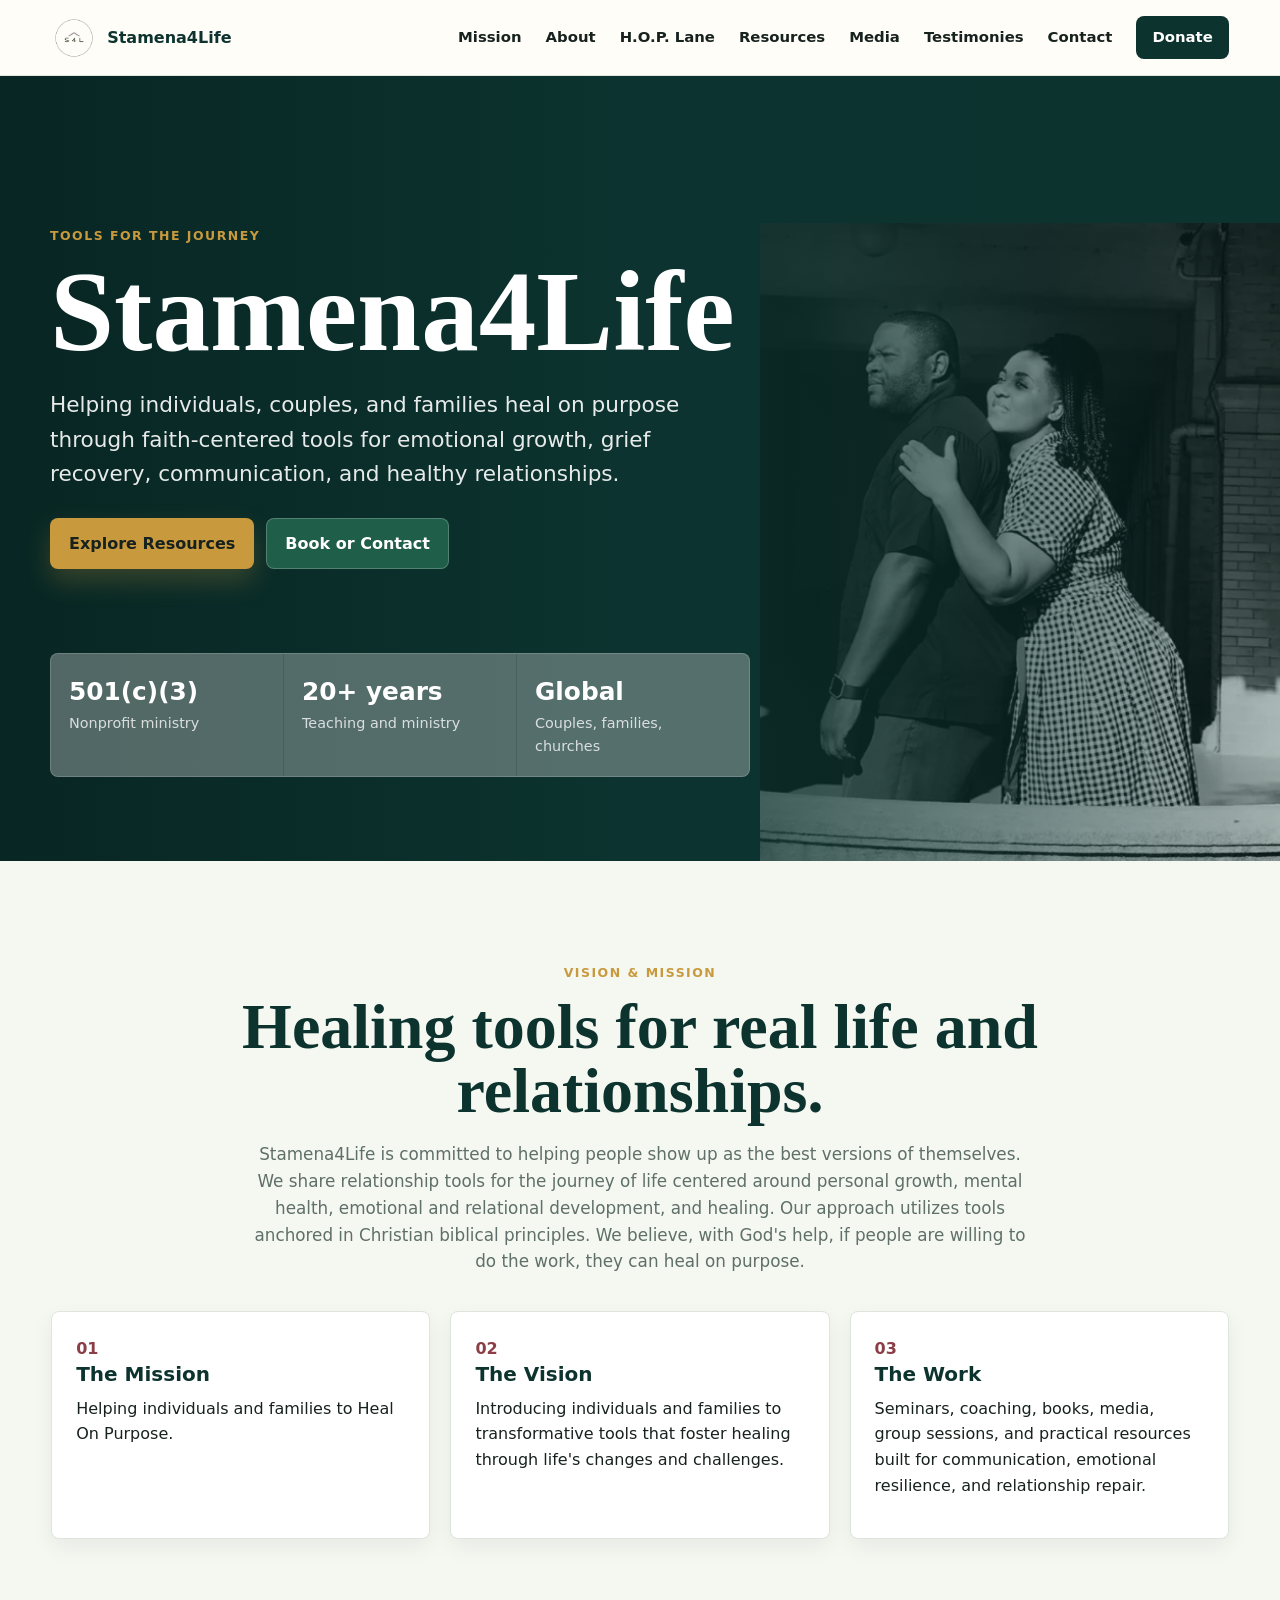
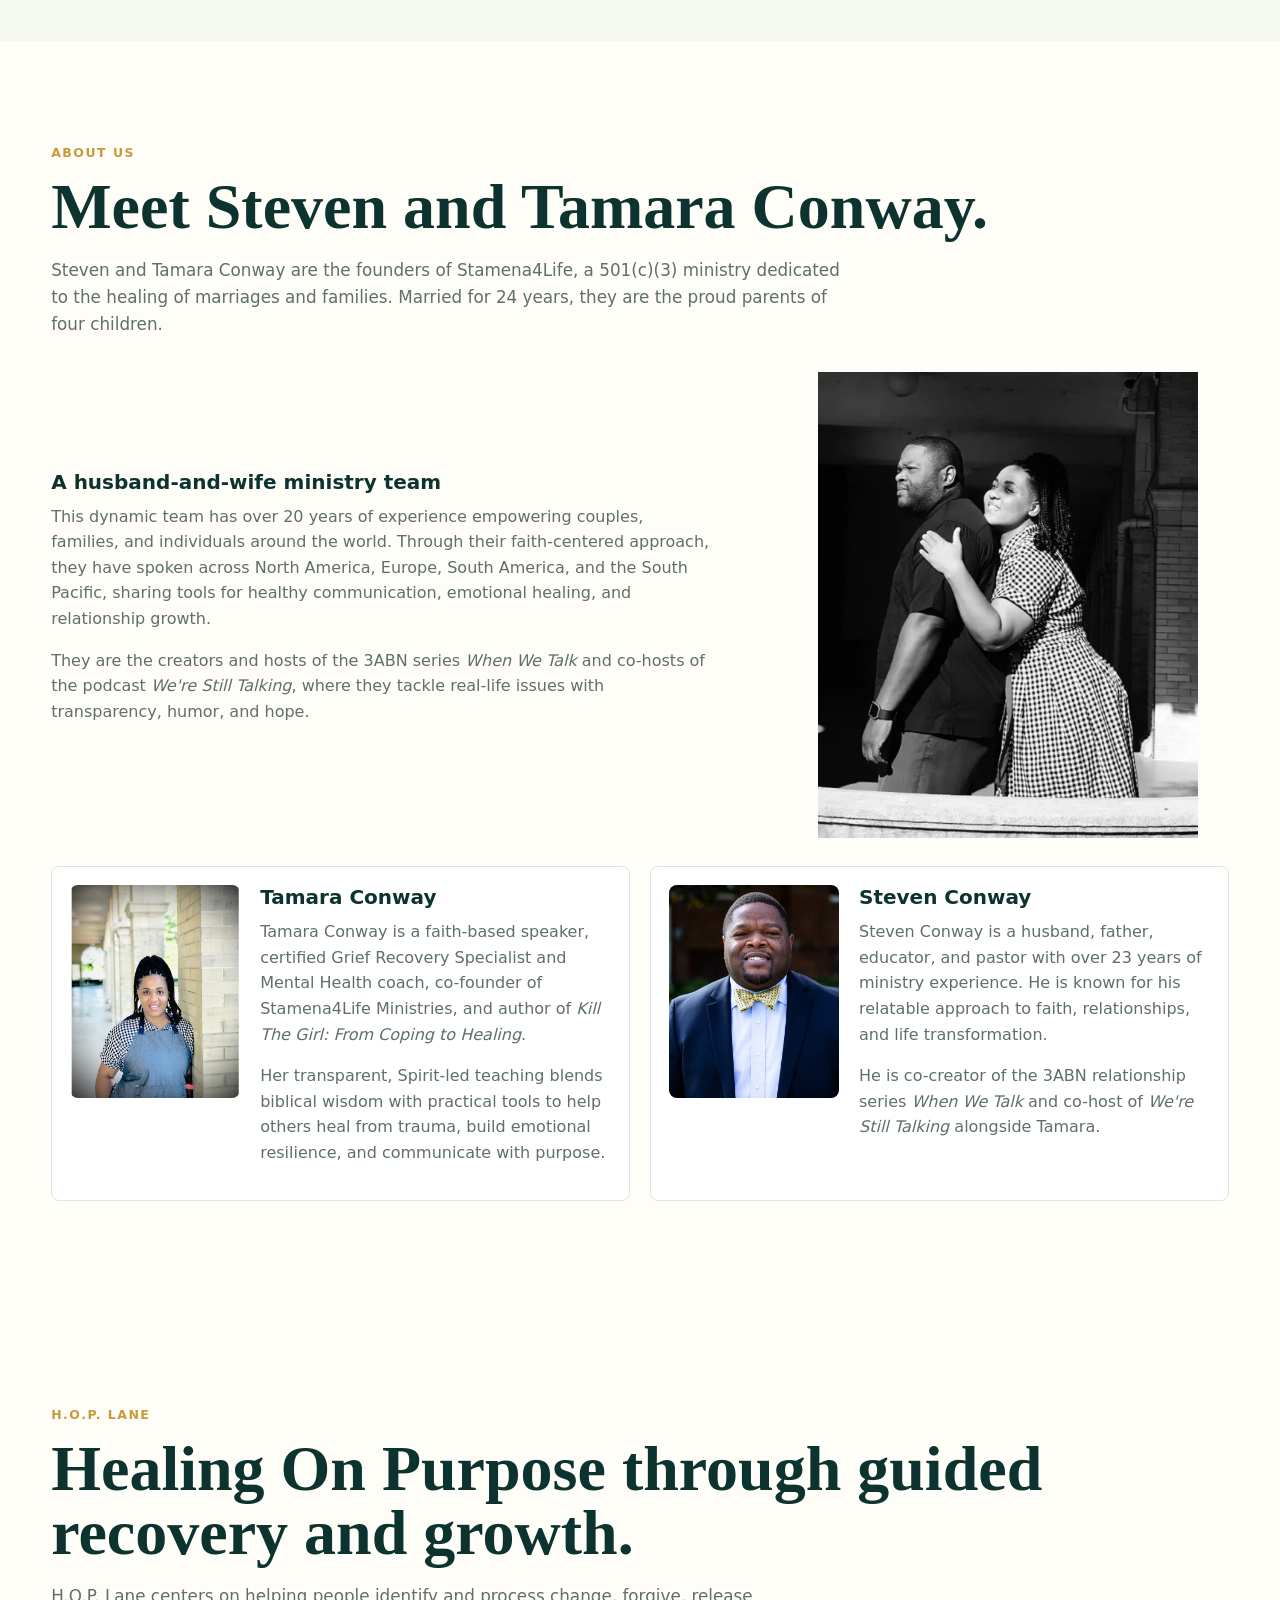
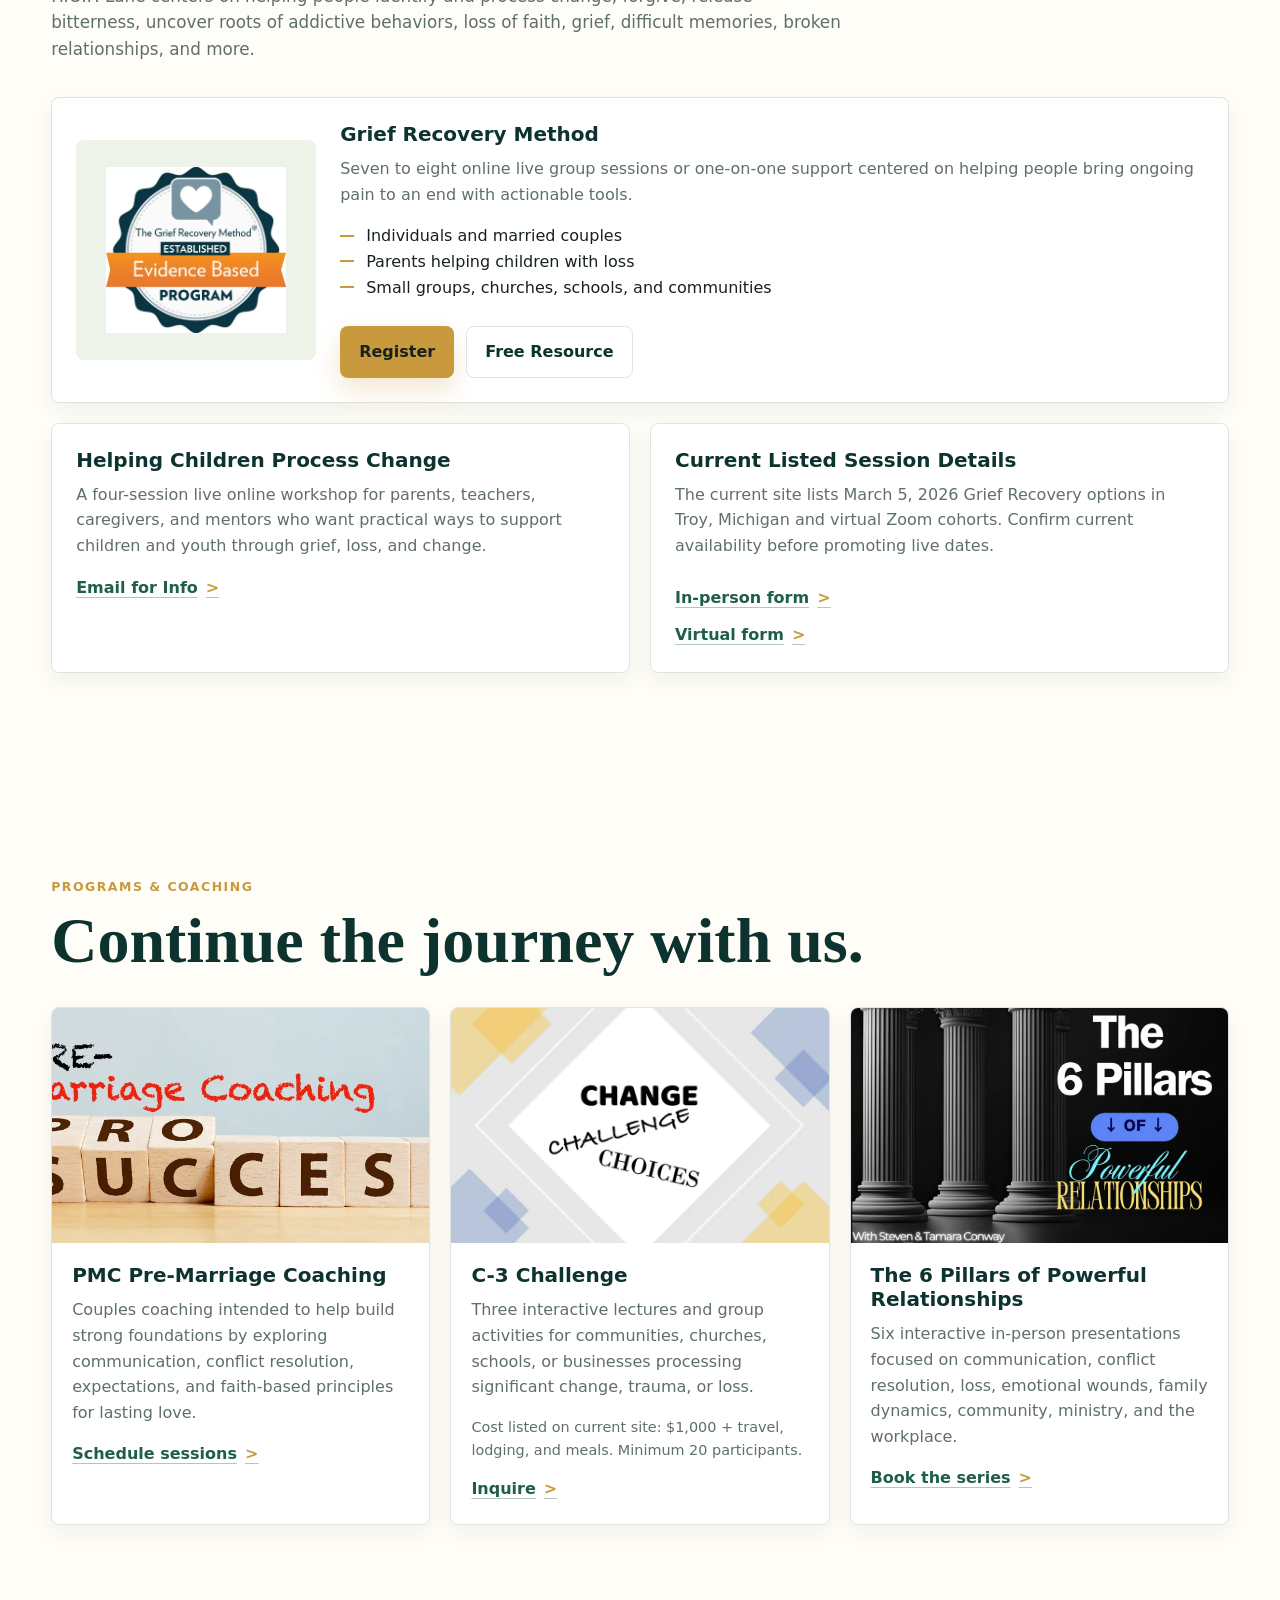
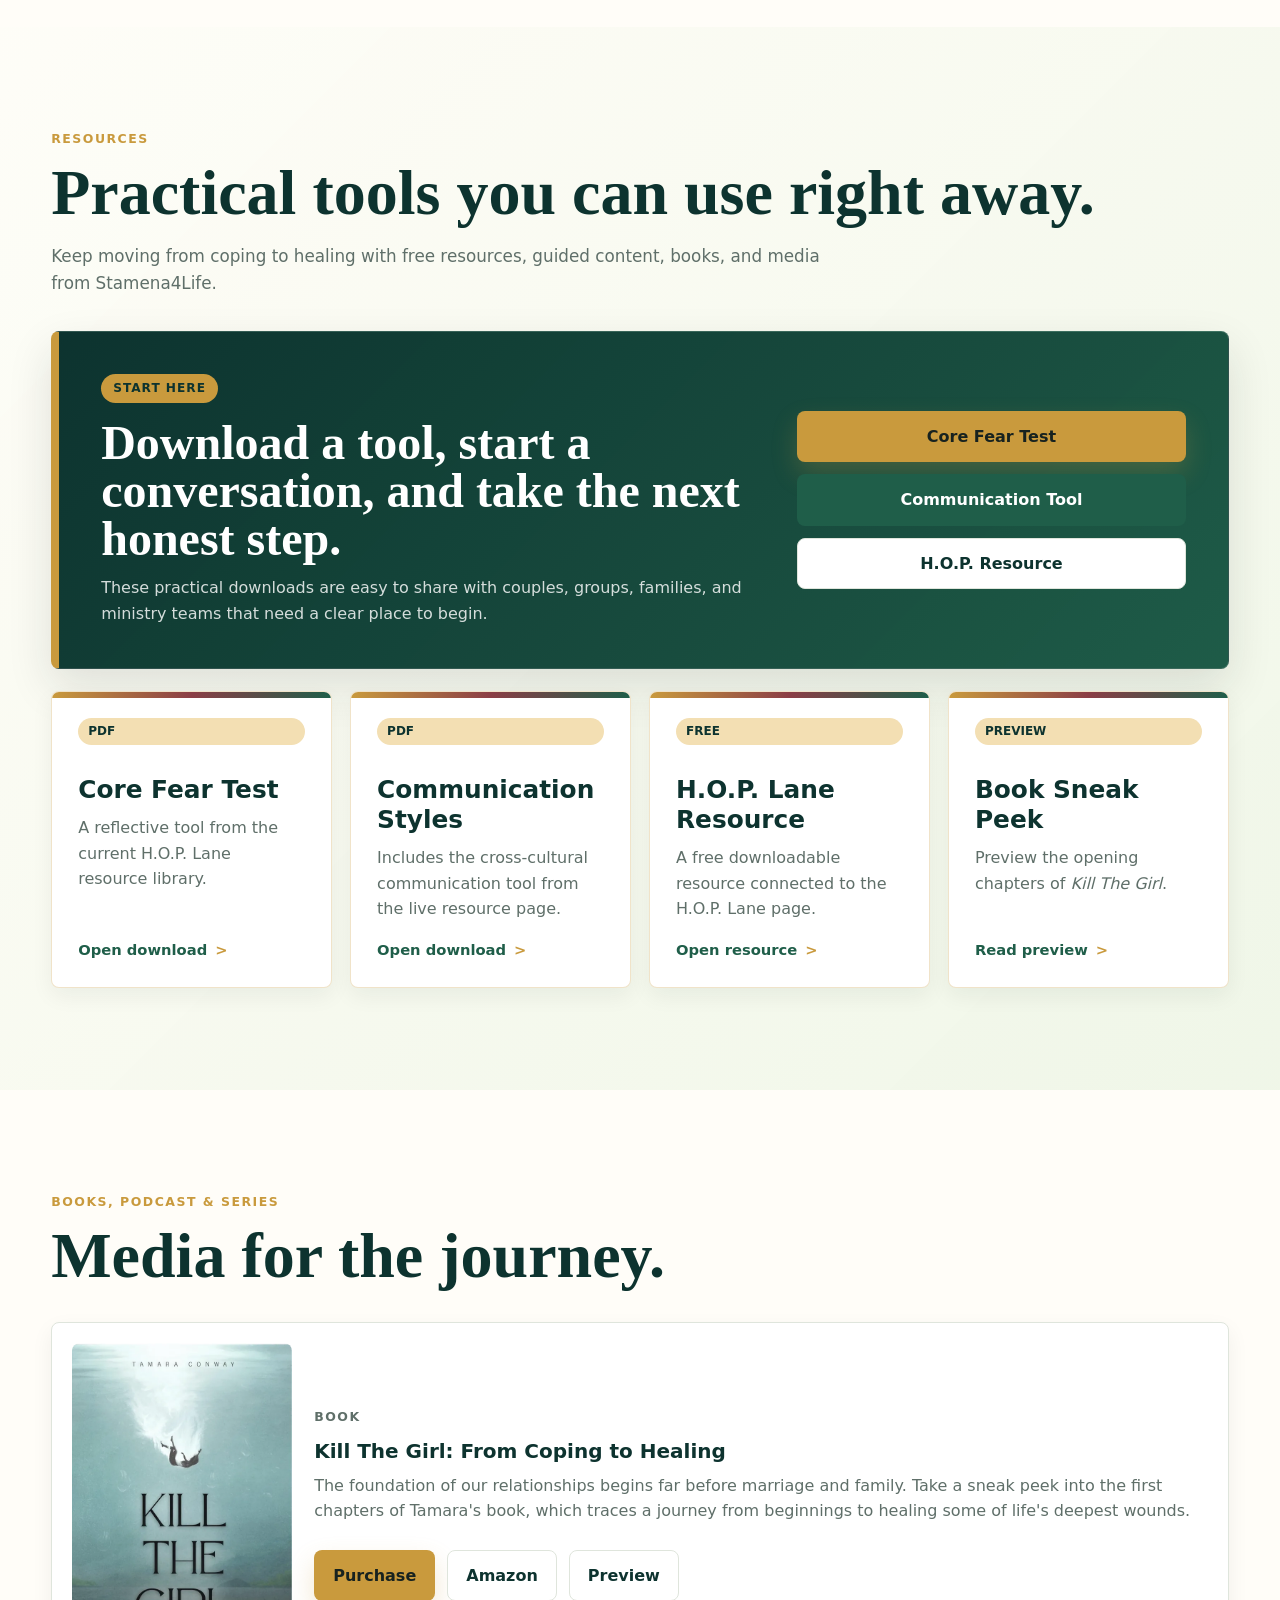
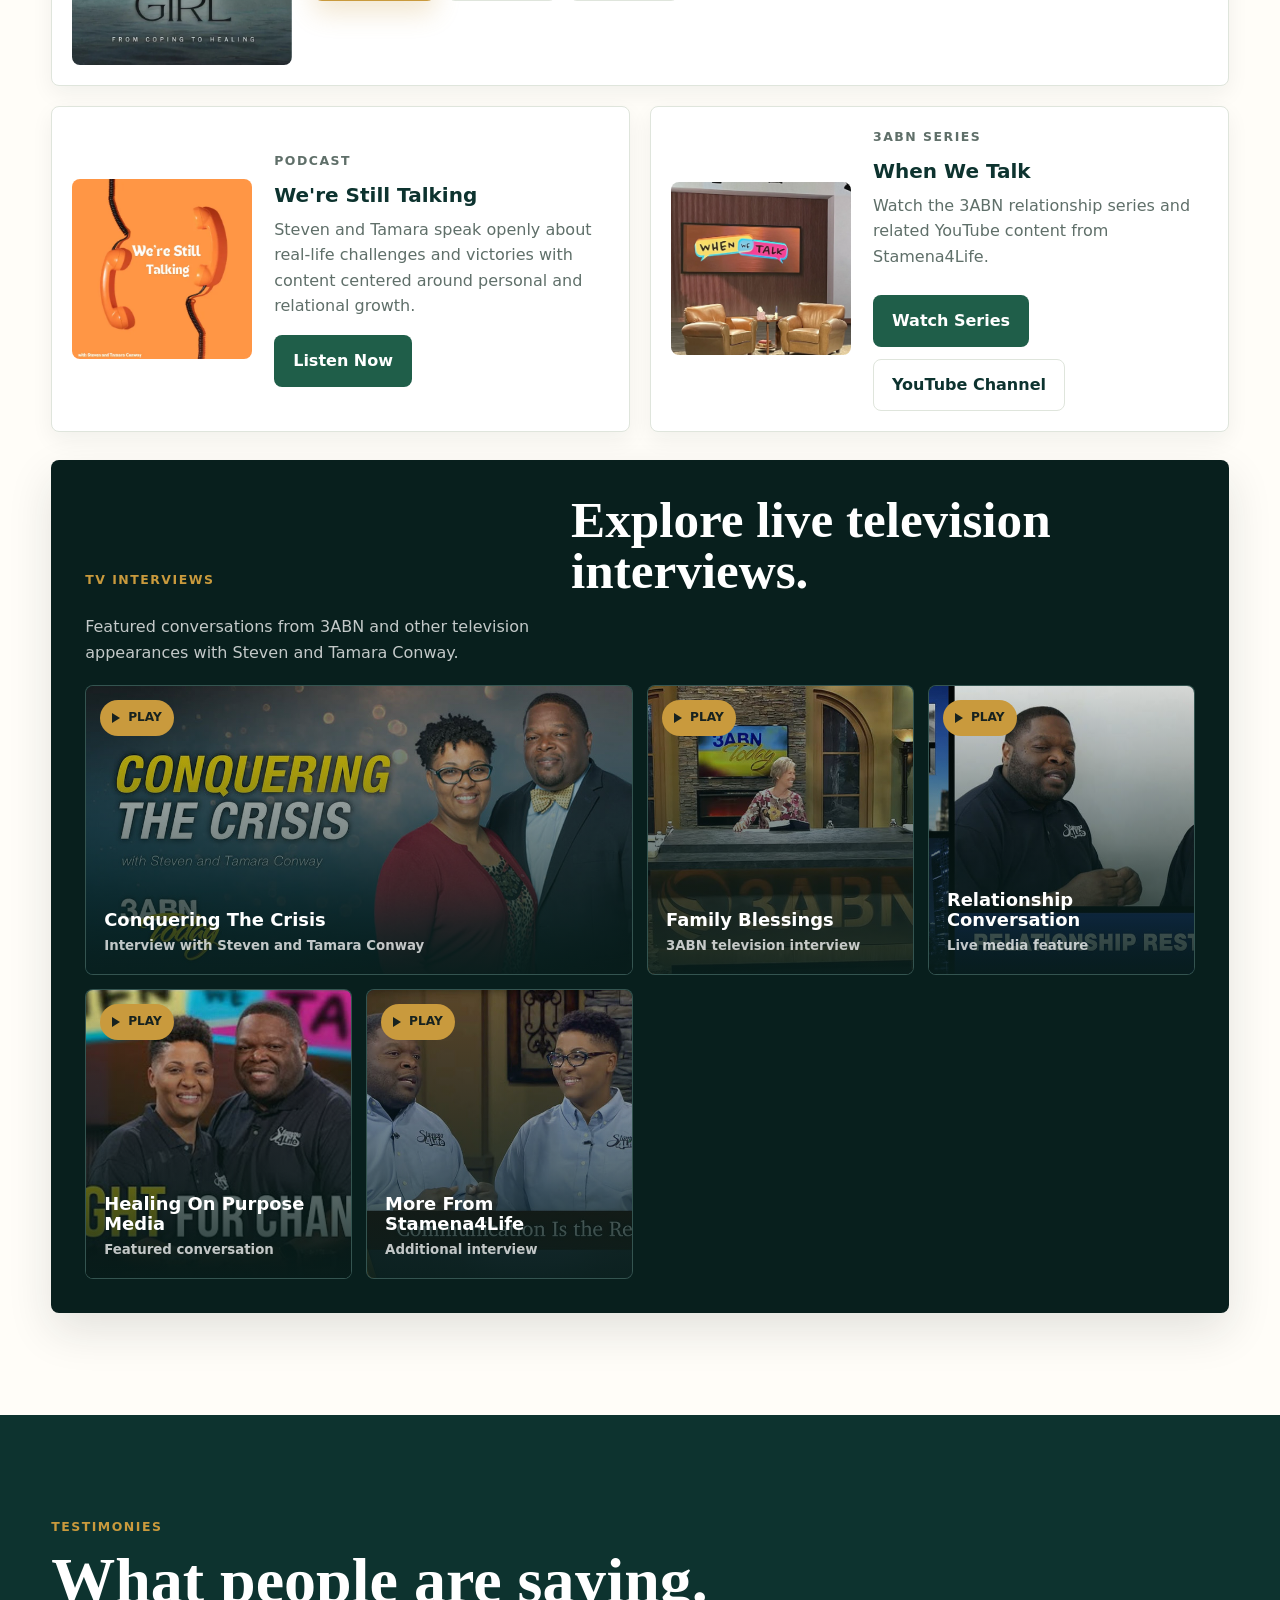
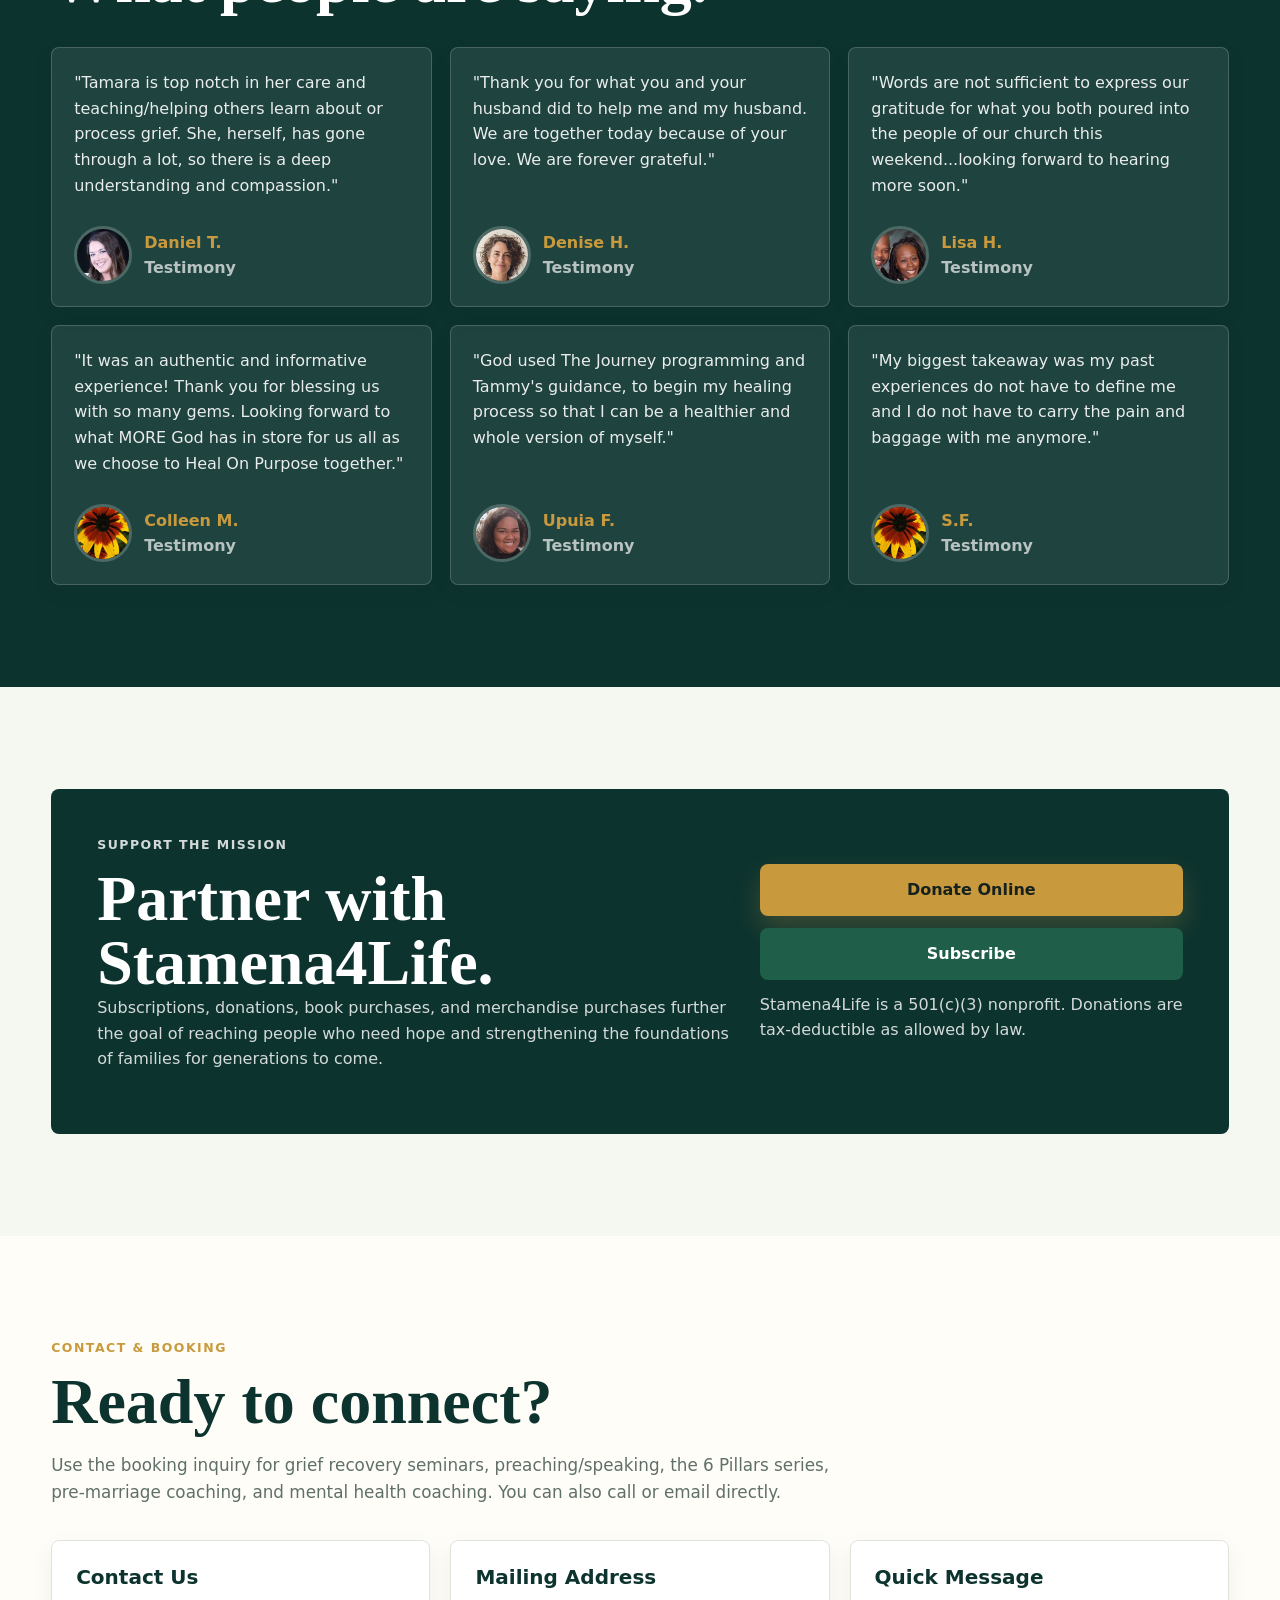
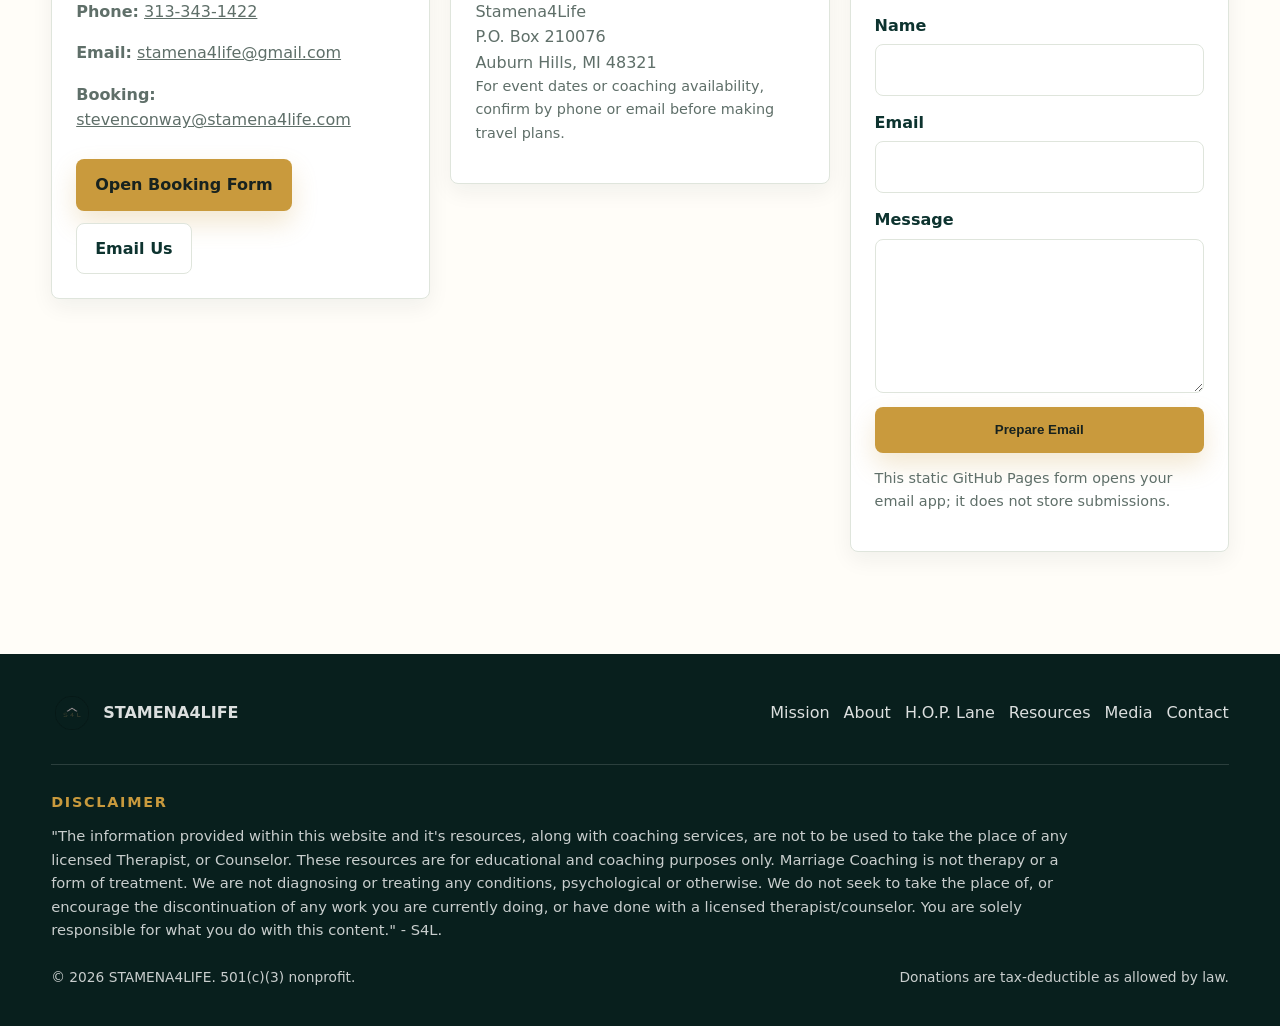
==== commit 2d4531e4: "86ed868 Enhance media resources and testimonials" ====
--- a/index.html
+++ b/index.html
@@ -32,6 +32,7 @@
       <a href="#hop">H.O.P. Lane</a>
       <a href="#resources">Resources</a>
       <a href="#media">Media</a>
+      <a href="#testimonials">Testimonies</a>
       <a href="#contact">Contact</a>
       <a class="nav-cta" href="https://square.link/u/f1L6vId2" target="_blank" rel="noreferrer">Donate</a>
     </nav>
@@ -189,26 +190,42 @@
         <h2>Practical tools you can use right away.</h2>
         <p>Keep moving from coping to healing with free resources, guided content, books, and media from Stamena4Life.</p>
       </div>
+      <div class="resource-showcase">
+        <div class="resource-showcase-copy">
+          <span class="pill">Start here</span>
+          <h3>Download a tool, start a conversation, and take the next honest step.</h3>
+          <p>These practical downloads are easy to share with couples, groups, families, and ministry teams that need a clear place to begin.</p>
+        </div>
+        <div class="resource-showcase-actions">
+          <a class="button primary" href="https://www.stamena4life.com/_files/ugd/7cebed_c09c5f3b6548464ab14286cdd1f4838c.pdf" target="_blank" rel="noreferrer">Core Fear Test</a>
+          <a class="button secondary" href="https://www.stamena4life.com/_files/ugd/7cebed_421b488af8b248aab2a7527fb785af47.pdf" target="_blank" rel="noreferrer">Communication Tool</a>
+          <a class="button quiet" href="https://www.stamena4life.com/_files/ugd/7cebed_fbce862e7ba44a088635e281771d7ba9.pdf" target="_blank" rel="noreferrer">H.O.P. Resource</a>
+        </div>
+      </div>
       <div class="resource-grid">
         <a class="resource-card" href="https://www.stamena4life.com/_files/ugd/7cebed_c09c5f3b6548464ab14286cdd1f4838c.pdf" target="_blank" rel="noreferrer">
           <span>PDF</span>
           <h3>Core Fear Test</h3>
           <p>A reflective tool from the current H.O.P. Lane resource library.</p>
+          <strong>Open download</strong>
         </a>
         <a class="resource-card" href="https://www.stamena4life.com/_files/ugd/7cebed_421b488af8b248aab2a7527fb785af47.pdf" target="_blank" rel="noreferrer">
           <span>PDF</span>
           <h3>Communication Styles</h3>
           <p>Includes the cross-cultural communication tool from the live resource page.</p>
+          <strong>Open download</strong>
         </a>
         <a class="resource-card" href="https://www.stamena4life.com/_files/ugd/7cebed_fbce862e7ba44a088635e281771d7ba9.pdf" target="_blank" rel="noreferrer">
           <span>Free</span>
           <h3>H.O.P. Lane Resource</h3>
           <p>A free downloadable resource connected to the H.O.P. Lane page.</p>
+          <strong>Open resource</strong>
         </a>
         <a class="resource-card" href="https://www.stamena4life.com/_files/ugd/7cebed_5e1182cb30d049ae8e4a6e3f993eb2fb.pdf" target="_blank" rel="noreferrer">
           <span>Preview</span>
           <h3>Book Sneak Peek</h3>
           <p>Preview the opening chapters of <em>Kill The Girl</em>.</p>
+          <strong>Read preview</strong>
         </a>
       </div>
     </section>
@@ -254,12 +271,44 @@
           </div>
         </article>
       </div>
-      <div class="video-list">
-        <a href="https://youtu.be/jEtvUpR1tl4?si=L0tVEkR60KVtrQ50" target="_blank" rel="noreferrer">Conquering The Crisis - Steven and Tamara Conway</a>
-        <a href="https://youtu.be/urJt7tnIFb4?si=BwEfEJtPsCQOlXsR" target="_blank" rel="noreferrer">Live television interview</a>
-        <a href="https://youtu.be/OgdpfVCX0x8?si=5A_5P-9gs_XutwsK" target="_blank" rel="noreferrer">Relationship conversation</a>
-        <a href="https://youtu.be/u95oAVoO89M?si=T8z_sN08g1JwwAnS" target="_blank" rel="noreferrer">Healing on purpose media</a>
-        <a href="https://youtu.be/iM9JMtPBKrk?si=-QMUP0g32FkLTdJz" target="_blank" rel="noreferrer">More from Stamena4Life</a>
+      <div class="tv-interviews" aria-labelledby="tv-interviews-title">
+        <div class="tv-copy">
+          <p class="eyebrow">TV Interviews</p>
+          <h3 id="tv-interviews-title">Explore live television interviews.</h3>
+          <p>Featured conversations from 3ABN and other television appearances with Steven and Tamara Conway.</p>
+        </div>
+        <div class="tv-grid">
+          <a class="tv-card featured" href="https://youtu.be/jEtvUpR1tl4?si=L0tVEkR60KVtrQ50" target="_blank" rel="noreferrer">
+            <img src="assets/tv-crisis.jpg" alt="Conquering The Crisis television interview thumbnail">
+            <span class="play-badge">Play</span>
+            <strong>Conquering The Crisis</strong>
+            <small>Interview with Steven and Tamara Conway</small>
+          </a>
+          <a class="tv-card" href="https://youtu.be/urJt7tnIFb4?si=BwEfEJtPsCQOlXsR" target="_blank" rel="noreferrer">
+            <img src="assets/tv-family-blessings.jpg" alt="Family Blessings television interview thumbnail">
+            <span class="play-badge">Play</span>
+            <strong>Family Blessings</strong>
+            <small>3ABN television interview</small>
+          </a>
+          <a class="tv-card" href="https://youtu.be/OgdpfVCX0x8?si=5A_5P-9gs_XutwsK" target="_blank" rel="noreferrer">
+            <img src="assets/tv-relationship.jpg" alt="Relationship conversation television thumbnail">
+            <span class="play-badge">Play</span>
+            <strong>Relationship Conversation</strong>
+            <small>Live media feature</small>
+          </a>
+          <a class="tv-card" href="https://youtu.be/u95oAVoO89M?si=T8z_sN08g1JwwAnS" target="_blank" rel="noreferrer">
+            <img src="assets/tv-healing.jpg" alt="Healing on purpose media thumbnail">
+            <span class="play-badge">Play</span>
+            <strong>Healing On Purpose Media</strong>
+            <small>Featured conversation</small>
+          </a>
+          <a class="tv-card" href="https://youtu.be/iM9JMtPBKrk?si=-QMUP0g32FkLTdJz" target="_blank" rel="noreferrer">
+            <img src="assets/tv-more.jpg" alt="Stamena4Life television interview thumbnail">
+            <span class="play-badge">Play</span>
+            <strong>More From Stamena4Life</strong>
+            <small>Additional interview</small>
+          </a>
+        </div>
       </div>
     </section>
 
@@ -271,27 +320,45 @@
       <div class="testimonial-grid">
         <figure>
           <blockquote>&quot;Tamara is top notch in her care and teaching/helping others learn about or process grief. She, herself, has gone through a lot, so there is a deep understanding and compassion.&quot;</blockquote>
-          <figcaption>Daniel T.</figcaption>
+          <figcaption>
+            <img src="assets/testimonial-daniel.png" alt="">
+            <span><strong>Daniel T.</strong><em>Testimony</em></span>
+          </figcaption>
         </figure>
         <figure>
           <blockquote>&quot;Thank you for what you and your husband did to help me and my husband. We are together today because of your love. We are forever grateful.&quot;</blockquote>
-          <figcaption>Denise H.</figcaption>
+          <figcaption>
+            <img src="assets/testimonial-denise.jpg" alt="">
+            <span><strong>Denise H.</strong><em>Testimony</em></span>
+          </figcaption>
         </figure>
         <figure>
           <blockquote>&quot;Words are not sufficient to express our gratitude for what you both poured into the people of our church this weekend...looking forward to hearing more soon.&quot;</blockquote>
-          <figcaption>Lisa H.</figcaption>
+          <figcaption>
+            <img src="assets/testimonial-lisa.png" alt="">
+            <span><strong>Lisa H.</strong><em>Testimony</em></span>
+          </figcaption>
         </figure>
         <figure>
           <blockquote>&quot;It was an authentic and informative experience! Thank you for blessing us with so many gems. Looking forward to what MORE God has in store for us all as we choose to Heal On Purpose together.&quot;</blockquote>
-          <figcaption>Colleen M.</figcaption>
+          <figcaption>
+            <img src="assets/testimonial-colleen.jpg" alt="">
+            <span><strong>Colleen M.</strong><em>Testimony</em></span>
+          </figcaption>
         </figure>
         <figure>
           <blockquote>&quot;God used The Journey programming and Tammy's guidance, to begin my healing process so that I can be a healthier and whole version of myself.&quot;</blockquote>
-          <figcaption>Upuia F.</figcaption>
+          <figcaption>
+            <img src="assets/testimonial-upuia.png" alt="">
+            <span><strong>Upuia F.</strong><em>Testimony</em></span>
+          </figcaption>
         </figure>
         <figure>
           <blockquote>&quot;My biggest takeaway was my past experiences do not have to define me and I do not have to carry the pain and baggage with me anymore.&quot;</blockquote>
-          <figcaption>S.F.</figcaption>
+          <figcaption>
+            <img src="assets/testimonial-sf.jpg" alt="">
+            <span><strong>S.F.</strong><em>Testimony</em></span>
+          </figcaption>
         </figure>
       </div>
     </section>
--- a/styles.css
+++ b/styles.css
@@ -308,9 +308,14 @@
 }
 
 .mission-band,
-.resource-section,
 .support-section {
   background: var(--soft);
+}
+
+.resource-section {
+  background:
+    linear-gradient(135deg, rgba(255, 253, 248, 0.95), rgba(239, 246, 232, 0.96)),
+    var(--soft);
 }
 
 .mission-grid,
@@ -528,6 +533,58 @@
   font-weight: 900;
 }
 
+.pill {
+  display: inline-flex;
+  align-items: center;
+  min-height: 28px;
+  padding: 5px 12px;
+  color: var(--deep);
+  background: var(--gold);
+  border-radius: 999px;
+  font-size: 0.76rem;
+  font-weight: 900;
+  letter-spacing: 0.08em;
+  text-transform: uppercase;
+}
+
+.resource-showcase {
+  display: grid;
+  grid-template-columns: minmax(0, 1.25fr) minmax(260px, 0.75fr);
+  gap: clamp(22px, 5vw, 48px);
+  align-items: center;
+  width: min(var(--max), 100%);
+  margin: 0 auto 22px;
+  padding: clamp(24px, 5vw, 42px);
+  color: var(--white);
+  background:
+    linear-gradient(135deg, rgba(13, 51, 47, 0.98), rgba(31, 94, 73, 0.94)),
+    var(--deep);
+  border: 1px solid rgba(255, 255, 255, 0.14);
+  border-left: 8px solid var(--gold);
+  border-radius: var(--radius);
+  box-shadow: var(--shadow);
+}
+
+.resource-showcase h3 {
+  max-width: 720px;
+  margin: 16px 0 12px;
+  color: var(--white);
+  font-family: Georgia, "Times New Roman", serif;
+  font-size: clamp(1.8rem, 4vw, 3rem);
+  line-height: 1;
+}
+
+.resource-showcase p {
+  max-width: 680px;
+  margin: 0;
+  color: rgba(255, 255, 255, 0.82);
+}
+
+.resource-showcase-actions {
+  display: grid;
+  gap: 12px;
+}
+
 .resource-grid {
   display: grid;
   grid-template-columns: repeat(4, minmax(0, 1fr));
@@ -535,22 +592,35 @@
 }
 
 .resource-card {
-  min-height: 220px;
-  padding: 22px;
+  position: relative;
+  display: flex;
+  min-height: 260px;
+  flex-direction: column;
+  overflow: hidden;
+  padding: 26px;
+  border-color: rgba(201, 154, 61, 0.28);
   text-decoration: none;
   transition: transform 160ms ease, box-shadow 160ms ease;
 }
 
+.resource-card::before {
+  content: "";
+  position: absolute;
+  inset: 0 0 auto;
+  height: 6px;
+  background: linear-gradient(90deg, var(--gold), var(--rose), var(--green));
+}
+
 .resource-card:hover,
 .resource-card:focus-visible {
-  transform: translateY(-2px);
+  transform: translateY(-4px);
   box-shadow: var(--shadow);
 }
 
 .resource-card span {
   display: inline-flex;
   padding: 4px 10px;
-  margin-bottom: 34px;
+  margin-bottom: 30px;
   color: var(--deep);
   background: #f3dfb3;
   border-radius: 999px;
@@ -559,8 +629,26 @@
   text-transform: uppercase;
 }
 
+.resource-card h3 {
+  font-size: clamp(1.3rem, 2vw, 1.55rem);
+}
+
 .resource-card p {
   color: var(--muted);
+}
+
+.resource-card strong {
+  display: inline-flex;
+  align-items: center;
+  gap: 8px;
+  margin-top: auto;
+  color: var(--green);
+  font-size: 0.92rem;
+}
+
+.resource-card strong::after {
+  content: ">";
+  color: var(--gold);
 }
 
 .media-section {
@@ -610,6 +698,132 @@
   text-decoration: none;
 }
 
+.tv-interviews {
+  width: min(var(--max), 100%);
+  margin: 28px auto 0;
+  padding: clamp(22px, 4vw, 34px);
+  color: var(--white);
+  background: #081f1d;
+  border-radius: var(--radius);
+  box-shadow: var(--shadow);
+}
+
+.tv-copy {
+  display: grid;
+  grid-template-columns: minmax(0, 0.75fr) minmax(280px, 1fr);
+  gap: 18px;
+  align-items: end;
+  margin-bottom: 20px;
+}
+
+.tv-copy .eyebrow {
+  margin-bottom: 6px;
+}
+
+.tv-copy h3 {
+  margin: 0;
+  color: var(--white);
+  font-family: Georgia, "Times New Roman", serif;
+  font-size: clamp(1.9rem, 4vw, 3.25rem);
+  line-height: 1;
+}
+
+.tv-copy p:not(.eyebrow) {
+  margin: 0;
+  color: rgba(255, 255, 255, 0.76);
+}
+
+.tv-grid {
+  display: grid;
+  grid-template-columns: repeat(4, minmax(0, 1fr));
+  gap: 14px;
+}
+
+.tv-card {
+  position: relative;
+  display: grid;
+  align-content: end;
+  min-height: 290px;
+  overflow: hidden;
+  color: var(--white);
+  background: var(--deep);
+  border: 1px solid rgba(255, 255, 255, 0.16);
+  border-radius: var(--radius);
+  text-decoration: none;
+  isolation: isolate;
+}
+
+.tv-card.featured {
+  grid-column: span 2;
+}
+
+.tv-card img {
+  position: absolute;
+  inset: 0;
+  z-index: -2;
+  width: 100%;
+  height: 100%;
+  object-fit: cover;
+  transition: transform 220ms ease;
+}
+
+.tv-card::after {
+  content: "";
+  position: absolute;
+  inset: 0;
+  z-index: -1;
+  background: linear-gradient(180deg, rgba(8, 31, 29, 0.12), rgba(8, 31, 29, 0.9));
+}
+
+.tv-card:hover img,
+.tv-card:focus-visible img {
+  transform: scale(1.04);
+}
+
+.tv-card strong,
+.tv-card small {
+  display: block;
+  padding-left: 18px;
+  padding-right: 18px;
+}
+
+.tv-card strong {
+  font-size: 1.12rem;
+  line-height: 1.15;
+}
+
+.tv-card small {
+  padding-bottom: 18px;
+  margin-top: 4px;
+  color: rgba(255, 255, 255, 0.75);
+  font-weight: 700;
+}
+
+.play-badge {
+  position: absolute;
+  top: 14px;
+  left: 14px;
+  display: inline-flex;
+  align-items: center;
+  gap: 8px;
+  padding: 8px 12px;
+  color: var(--ink);
+  background: var(--gold);
+  border-radius: 999px;
+  font-size: 0.76rem;
+  font-weight: 900;
+  text-transform: uppercase;
+}
+
+.play-badge::before {
+  content: "";
+  width: 0;
+  height: 0;
+  border-top: 5px solid transparent;
+  border-bottom: 5px solid transparent;
+  border-left: 8px solid var(--ink);
+}
+
 .testimonial-section {
   background: var(--deep);
   color: var(--white);
@@ -626,6 +840,10 @@
 }
 
 .testimonial-grid figure {
+  display: flex;
+  min-height: 260px;
+  flex-direction: column;
+  gap: 18px;
   margin: 0;
   padding: 22px;
   background: rgba(255, 255, 255, 0.08);
@@ -637,10 +855,36 @@
   color: rgba(255, 255, 255, 0.9);
 }
 
-figcaption {
-  margin-top: 18px;
+.testimonial-grid figcaption {
+  display: flex;
+  gap: 12px;
+  align-items: center;
+  margin-top: auto;
+}
+
+.testimonial-grid figcaption img {
+  width: 58px;
+  height: 58px;
+  flex: 0 0 auto;
+  object-fit: cover;
+  border: 3px solid rgba(255, 255, 255, 0.2);
+  border-radius: 50%;
+}
+
+.testimonial-grid figcaption strong,
+.testimonial-grid figcaption em {
+  display: block;
+}
+
+.testimonial-grid figcaption strong {
   color: var(--gold);
   font-weight: 900;
+}
+
+.testimonial-grid figcaption em {
+  color: rgba(255, 255, 255, 0.68);
+  font-style: normal;
+  font-weight: 700;
 }
 
 .support-panel {
@@ -794,7 +1038,8 @@
 
   .contact-grid,
   .testimonial-grid,
-  .video-list {
+  .video-list,
+  .tv-grid {
     grid-template-columns: repeat(2, minmax(0, 1fr));
   }
 }
@@ -857,8 +1102,10 @@
   .bio-grid,
   .program-grid,
   .about-feature,
+  .resource-showcase,
   .support-panel,
-  .media-grid {
+  .media-grid,
+  .tv-copy {
     grid-template-columns: 1fr;
   }
 
@@ -884,8 +1131,13 @@
   .offering-grid,
   .contact-grid,
   .testimonial-grid,
-  .video-list {
+  .video-list,
+  .tv-grid {
     grid-template-columns: 1fr;
+  }
+
+  .tv-card.featured {
+    grid-column: span 1;
   }
 
   .section {
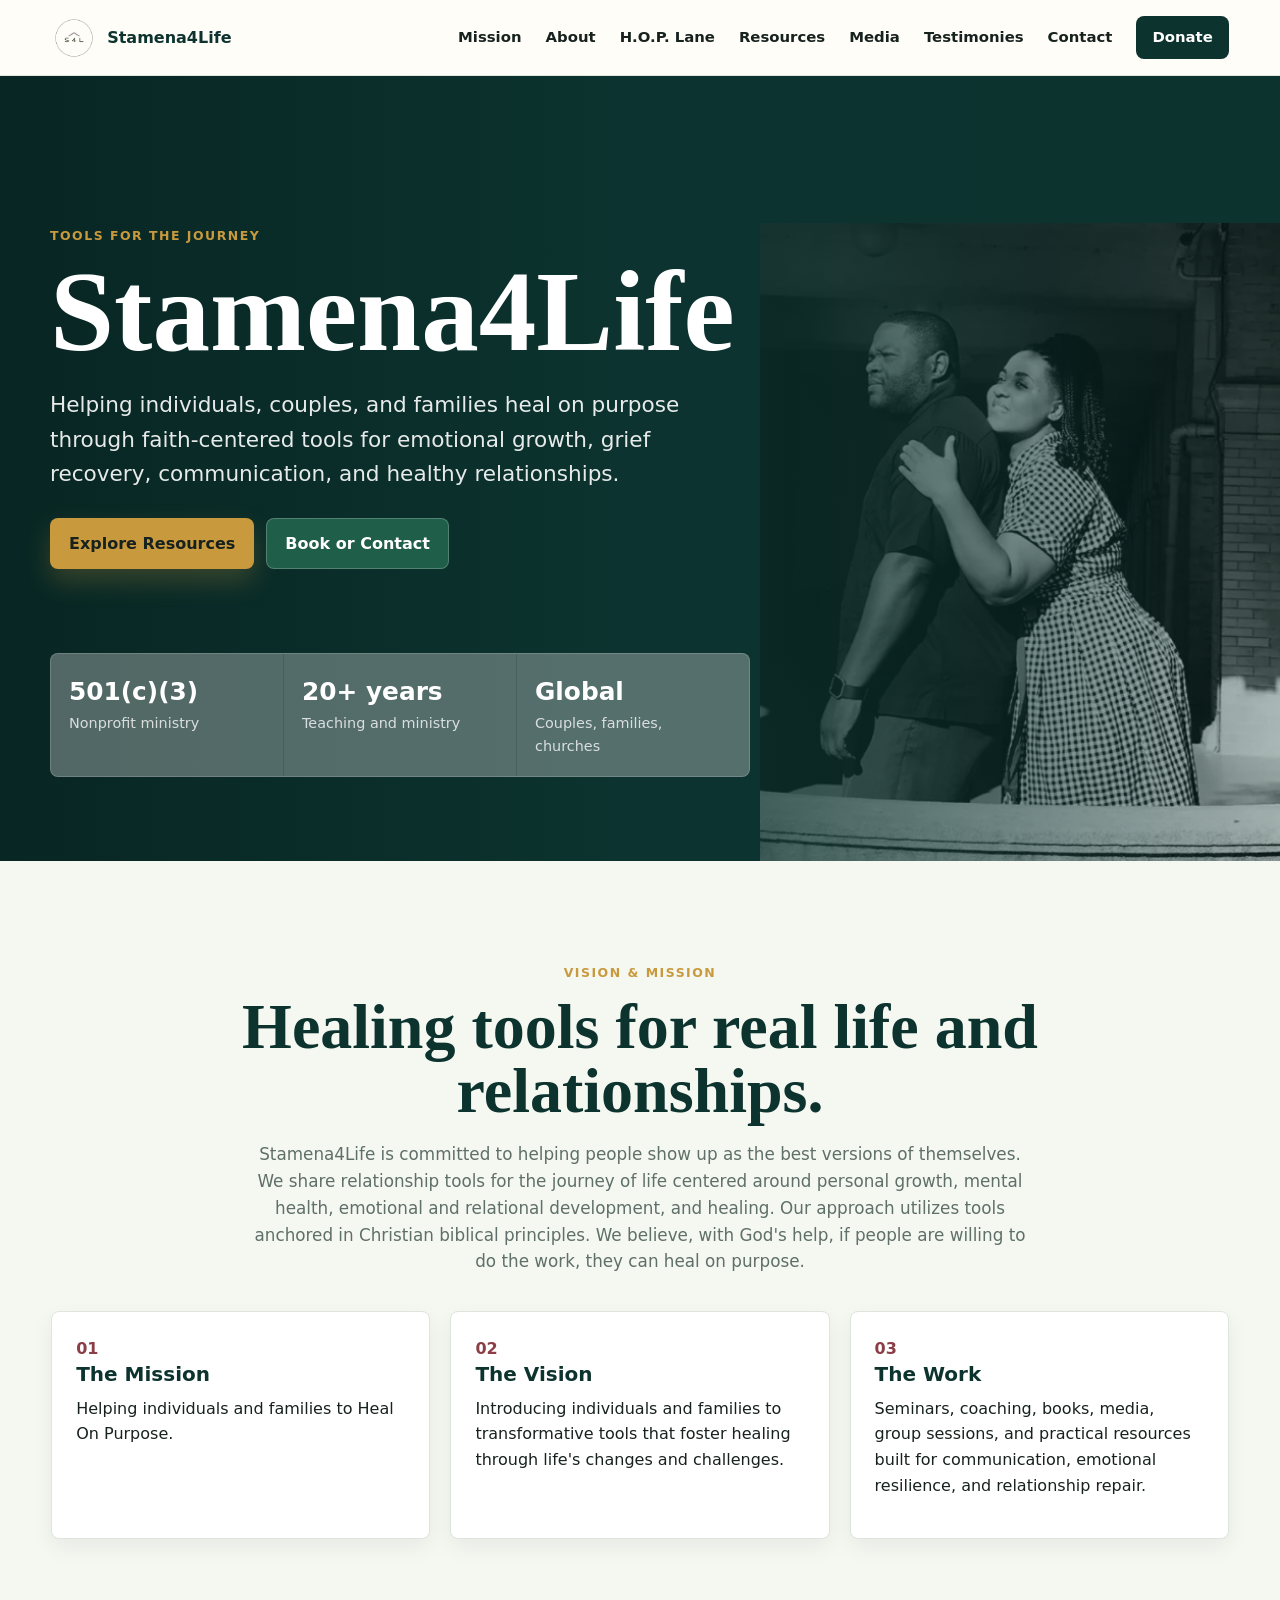
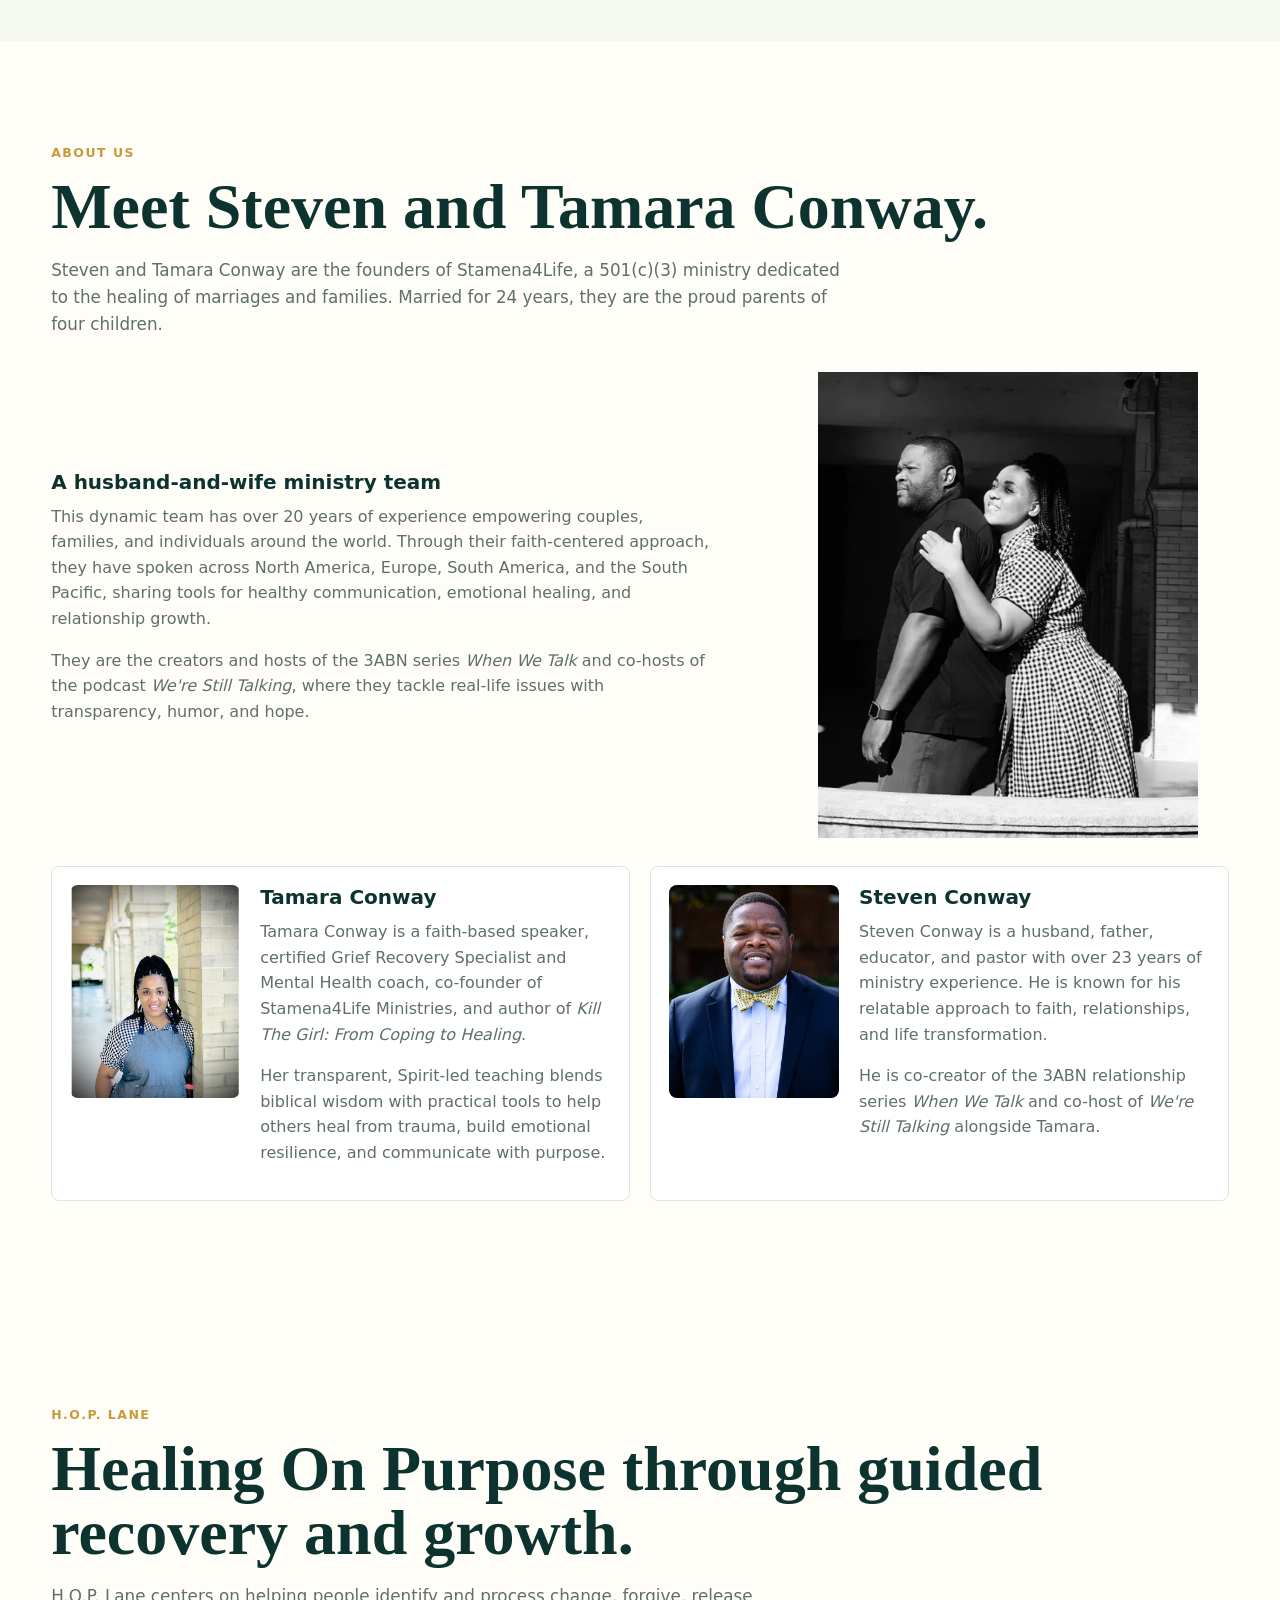
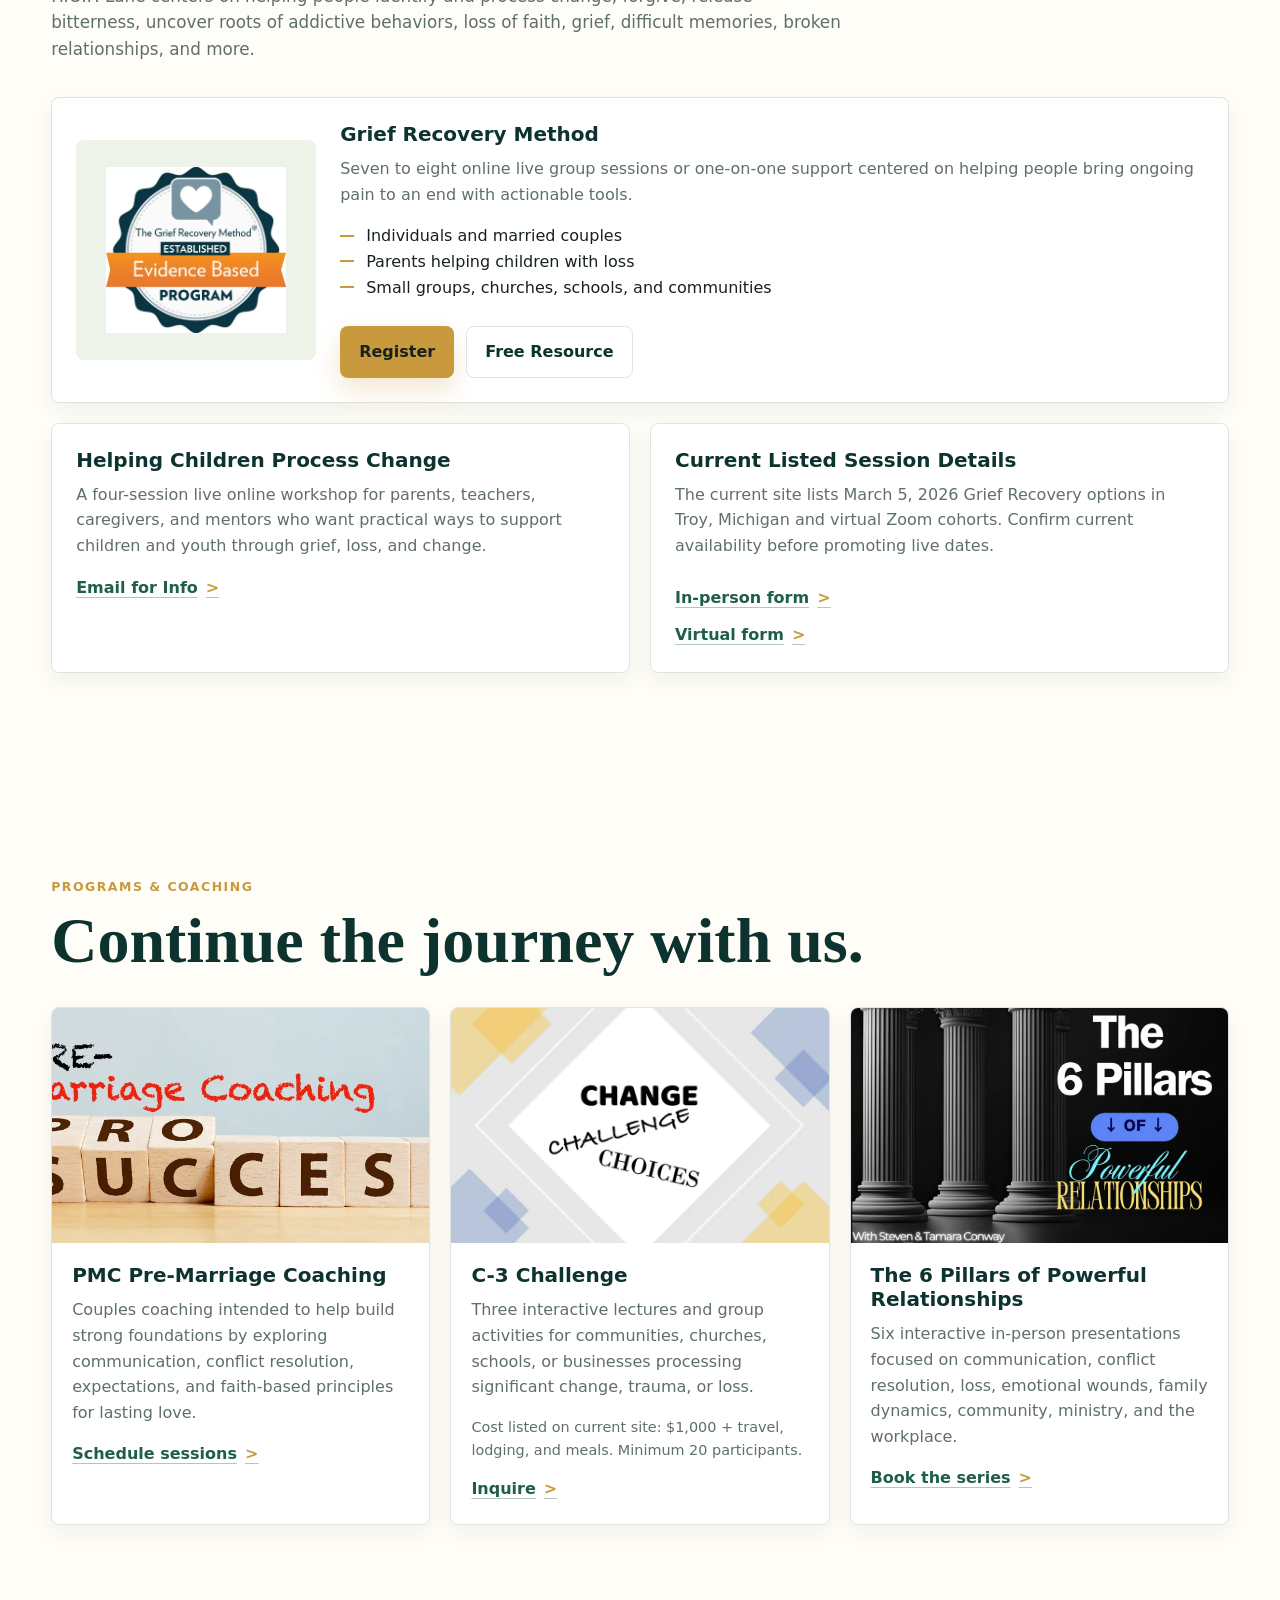
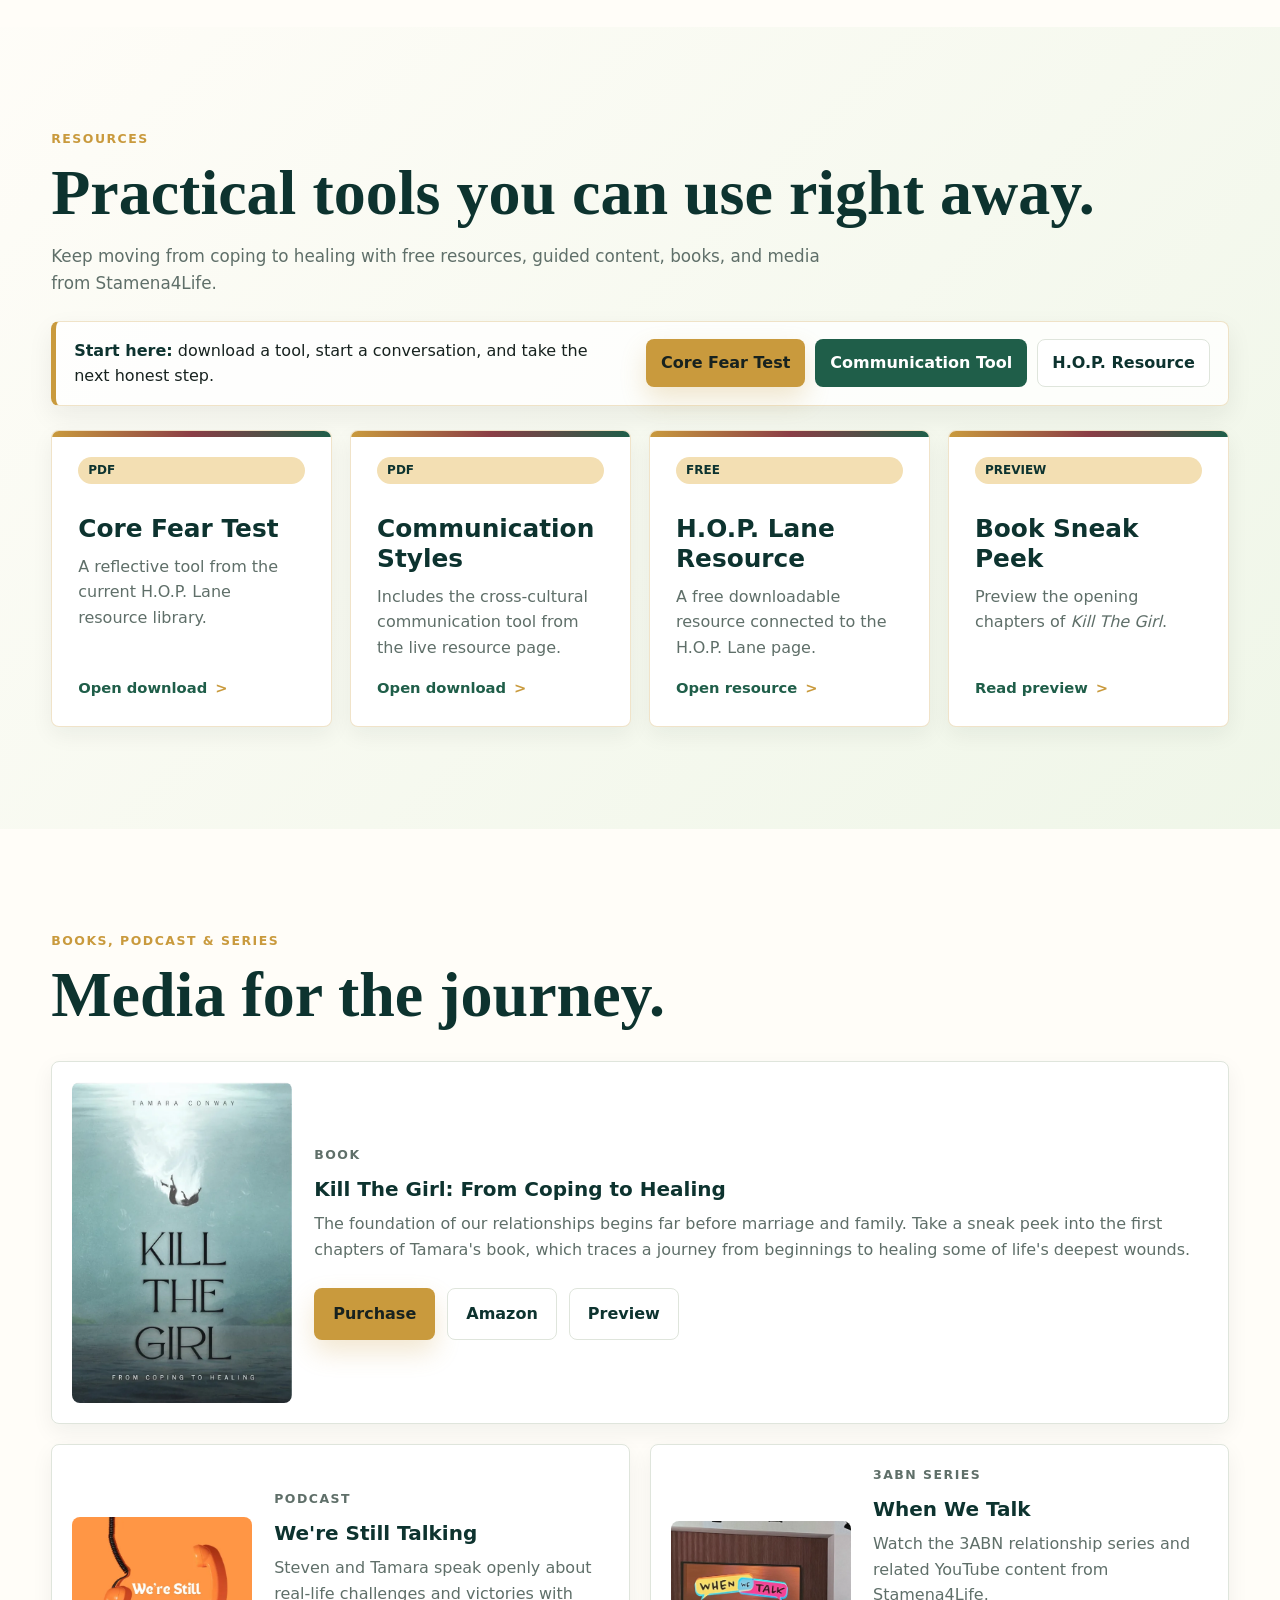
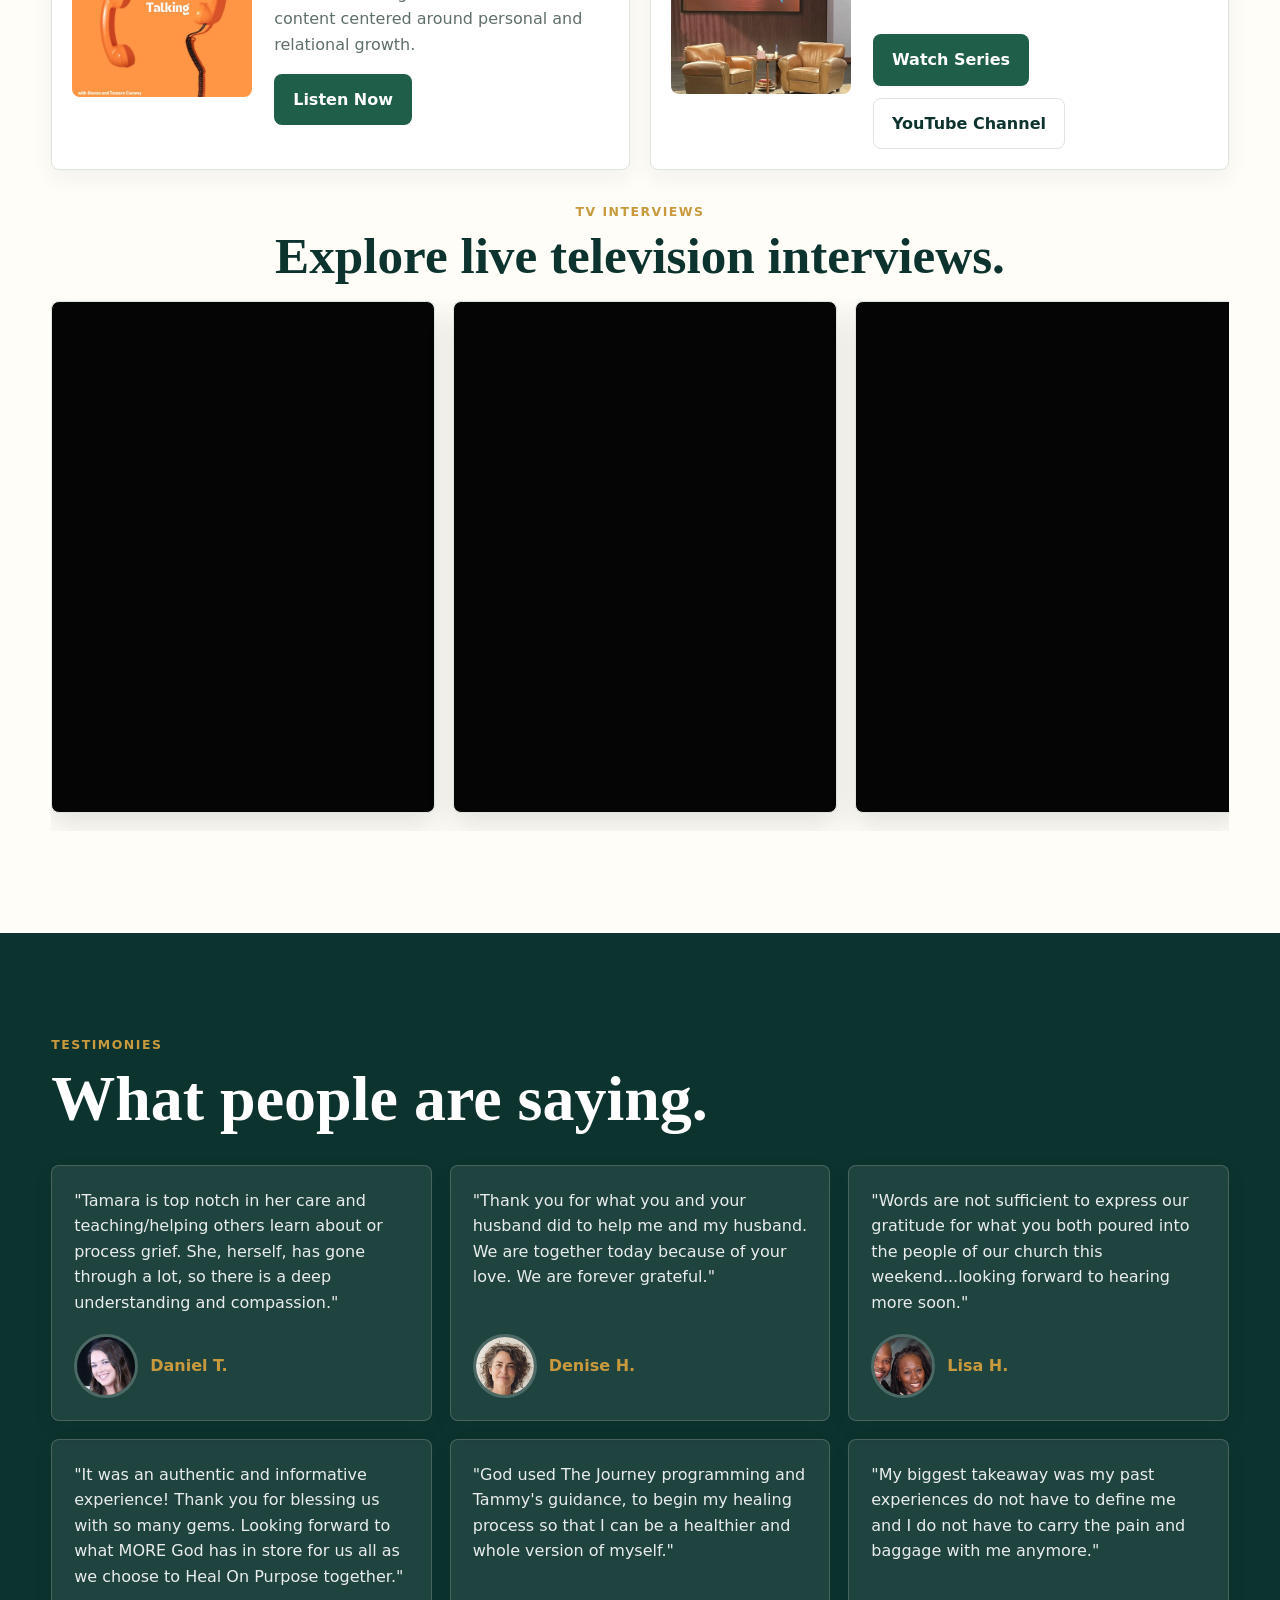
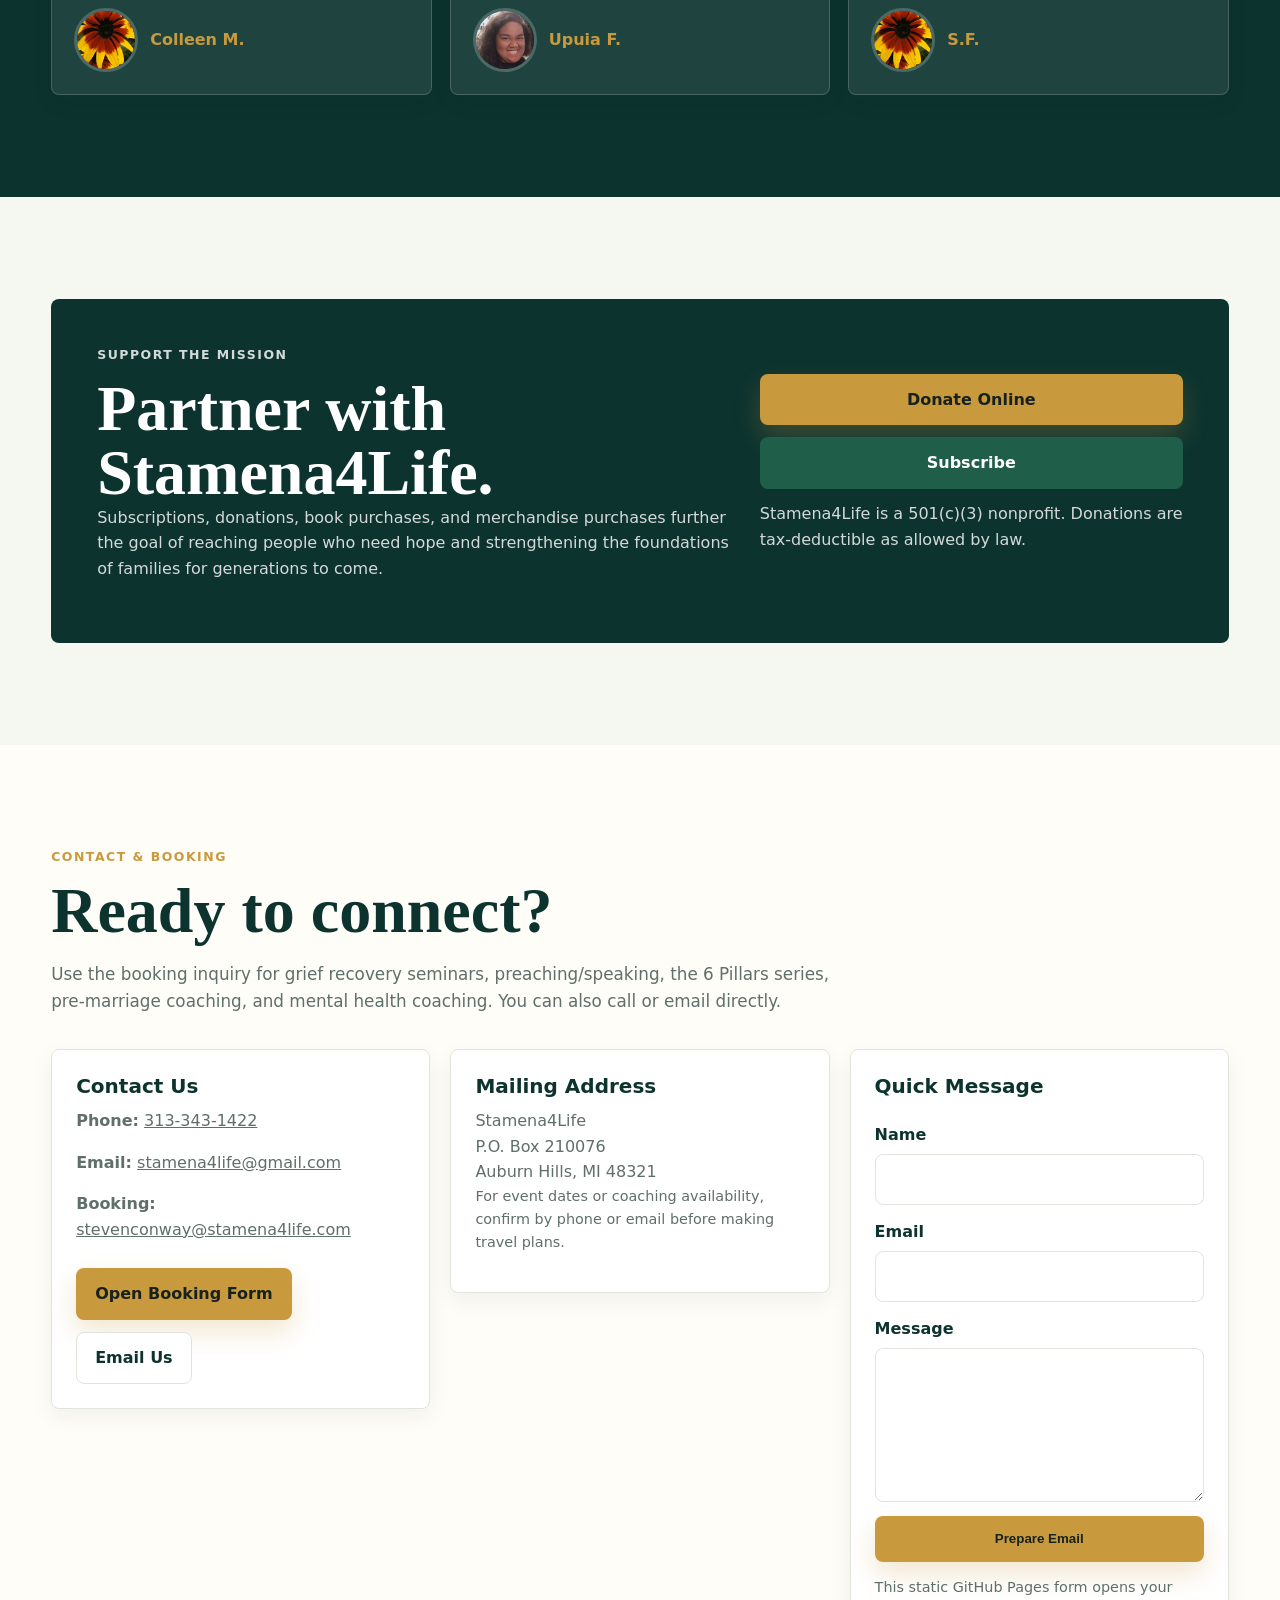
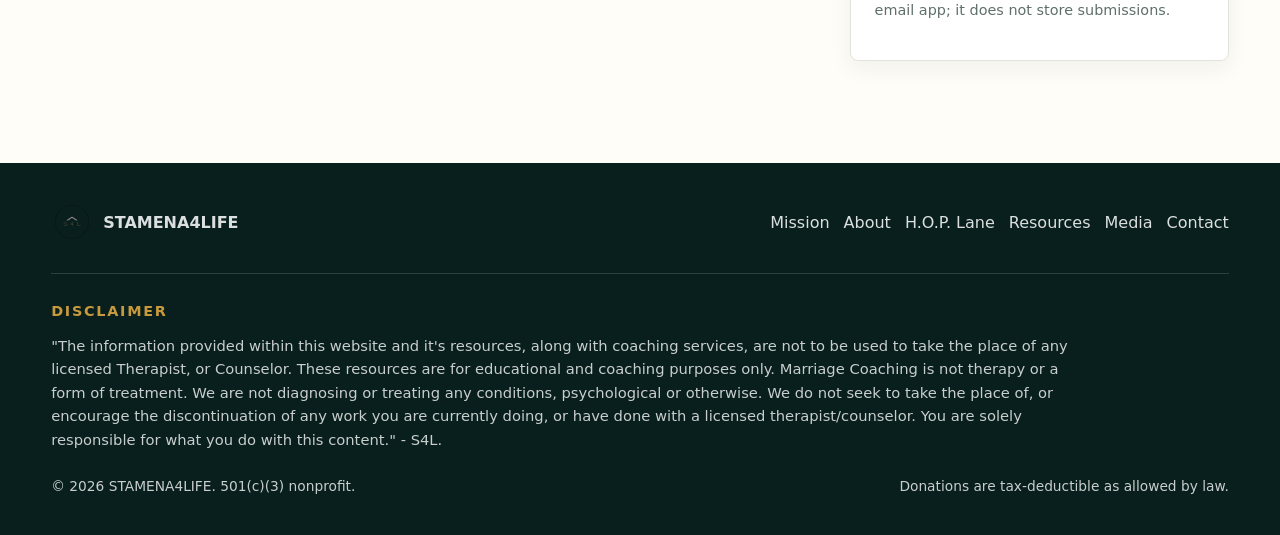
==== commit d29632ba: "4eedab4 Tighten interviews resources and testimonials" ====
--- a/index.html
+++ b/index.html
@@ -191,11 +191,7 @@
         <p>Keep moving from coping to healing with free resources, guided content, books, and media from Stamena4Life.</p>
       </div>
       <div class="resource-showcase">
-        <div class="resource-showcase-copy">
-          <span class="pill">Start here</span>
-          <h3>Download a tool, start a conversation, and take the next honest step.</h3>
-          <p>These practical downloads are easy to share with couples, groups, families, and ministry teams that need a clear place to begin.</p>
-        </div>
+        <p><strong>Start here:</strong> download a tool, start a conversation, and take the next honest step.</p>
         <div class="resource-showcase-actions">
           <a class="button primary" href="https://www.stamena4life.com/_files/ugd/7cebed_c09c5f3b6548464ab14286cdd1f4838c.pdf" target="_blank" rel="noreferrer">Core Fear Test</a>
           <a class="button secondary" href="https://www.stamena4life.com/_files/ugd/7cebed_421b488af8b248aab2a7527fb785af47.pdf" target="_blank" rel="noreferrer">Communication Tool</a>
@@ -275,39 +271,23 @@
         <div class="tv-copy">
           <p class="eyebrow">TV Interviews</p>
           <h3 id="tv-interviews-title">Explore live television interviews.</h3>
-          <p>Featured conversations from 3ABN and other television appearances with Steven and Tamara Conway.</p>
-        </div>
-        <div class="tv-grid">
-          <a class="tv-card featured" href="https://youtu.be/jEtvUpR1tl4?si=L0tVEkR60KVtrQ50" target="_blank" rel="noreferrer">
-            <img src="assets/tv-crisis.jpg" alt="Conquering The Crisis television interview thumbnail">
-            <span class="play-badge">Play</span>
-            <strong>Conquering The Crisis</strong>
-            <small>Interview with Steven and Tamara Conway</small>
-          </a>
-          <a class="tv-card" href="https://youtu.be/urJt7tnIFb4?si=BwEfEJtPsCQOlXsR" target="_blank" rel="noreferrer">
-            <img src="assets/tv-family-blessings.jpg" alt="Family Blessings television interview thumbnail">
-            <span class="play-badge">Play</span>
-            <strong>Family Blessings</strong>
-            <small>3ABN television interview</small>
-          </a>
-          <a class="tv-card" href="https://youtu.be/OgdpfVCX0x8?si=5A_5P-9gs_XutwsK" target="_blank" rel="noreferrer">
-            <img src="assets/tv-relationship.jpg" alt="Relationship conversation television thumbnail">
-            <span class="play-badge">Play</span>
-            <strong>Relationship Conversation</strong>
-            <small>Live media feature</small>
-          </a>
-          <a class="tv-card" href="https://youtu.be/u95oAVoO89M?si=T8z_sN08g1JwwAnS" target="_blank" rel="noreferrer">
-            <img src="assets/tv-healing.jpg" alt="Healing on purpose media thumbnail">
-            <span class="play-badge">Play</span>
-            <strong>Healing On Purpose Media</strong>
-            <small>Featured conversation</small>
-          </a>
-          <a class="tv-card" href="https://youtu.be/iM9JMtPBKrk?si=-QMUP0g32FkLTdJz" target="_blank" rel="noreferrer">
-            <img src="assets/tv-more.jpg" alt="Stamena4Life television interview thumbnail">
-            <span class="play-badge">Play</span>
-            <strong>More From Stamena4Life</strong>
-            <small>Additional interview</small>
-          </a>
+        </div>
+        <div class="tv-reel" aria-label="Live television interview videos">
+          <article class="tv-video">
+            <iframe src="https://www.youtube-nocookie.com/embed/jEtvUpR1tl4" title="Conquering The Crisis - Interview with Steven and Tamara Conway" loading="lazy" allow="accelerometer; autoplay; clipboard-write; encrypted-media; gyroscope; picture-in-picture; web-share" allowfullscreen></iframe>
+          </article>
+          <article class="tv-video">
+            <iframe src="https://www.youtube-nocookie.com/embed/urJt7tnIFb4" title="Family Blessings - 3ABN television interview" loading="lazy" allow="accelerometer; autoplay; clipboard-write; encrypted-media; gyroscope; picture-in-picture; web-share" allowfullscreen></iframe>
+          </article>
+          <article class="tv-video">
+            <iframe src="https://www.youtube-nocookie.com/embed/OgdpfVCX0x8" title="Relationship conversation television interview" loading="lazy" allow="accelerometer; autoplay; clipboard-write; encrypted-media; gyroscope; picture-in-picture; web-share" allowfullscreen></iframe>
+          </article>
+          <article class="tv-video">
+            <iframe src="https://www.youtube-nocookie.com/embed/u95oAVoO89M" title="Healing on purpose media interview" loading="lazy" allow="accelerometer; autoplay; clipboard-write; encrypted-media; gyroscope; picture-in-picture; web-share" allowfullscreen></iframe>
+          </article>
+          <article class="tv-video">
+            <iframe src="https://www.youtube-nocookie.com/embed/iM9JMtPBKrk" title="More from Stamena4Life television interview" loading="lazy" allow="accelerometer; autoplay; clipboard-write; encrypted-media; gyroscope; picture-in-picture; web-share" allowfullscreen></iframe>
+          </article>
         </div>
       </div>
     </section>
@@ -322,42 +302,42 @@
           <blockquote>&quot;Tamara is top notch in her care and teaching/helping others learn about or process grief. She, herself, has gone through a lot, so there is a deep understanding and compassion.&quot;</blockquote>
           <figcaption>
             <img src="assets/testimonial-daniel.png" alt="">
-            <span><strong>Daniel T.</strong><em>Testimony</em></span>
+            <strong>Daniel T.</strong>
           </figcaption>
         </figure>
         <figure>
           <blockquote>&quot;Thank you for what you and your husband did to help me and my husband. We are together today because of your love. We are forever grateful.&quot;</blockquote>
           <figcaption>
             <img src="assets/testimonial-denise.jpg" alt="">
-            <span><strong>Denise H.</strong><em>Testimony</em></span>
+            <strong>Denise H.</strong>
           </figcaption>
         </figure>
         <figure>
           <blockquote>&quot;Words are not sufficient to express our gratitude for what you both poured into the people of our church this weekend...looking forward to hearing more soon.&quot;</blockquote>
           <figcaption>
             <img src="assets/testimonial-lisa.png" alt="">
-            <span><strong>Lisa H.</strong><em>Testimony</em></span>
+            <strong>Lisa H.</strong>
           </figcaption>
         </figure>
         <figure>
           <blockquote>&quot;It was an authentic and informative experience! Thank you for blessing us with so many gems. Looking forward to what MORE God has in store for us all as we choose to Heal On Purpose together.&quot;</blockquote>
           <figcaption>
             <img src="assets/testimonial-colleen.jpg" alt="">
-            <span><strong>Colleen M.</strong><em>Testimony</em></span>
+            <strong>Colleen M.</strong>
           </figcaption>
         </figure>
         <figure>
           <blockquote>&quot;God used The Journey programming and Tammy's guidance, to begin my healing process so that I can be a healthier and whole version of myself.&quot;</blockquote>
           <figcaption>
             <img src="assets/testimonial-upuia.png" alt="">
-            <span><strong>Upuia F.</strong><em>Testimony</em></span>
+            <strong>Upuia F.</strong>
           </figcaption>
         </figure>
         <figure>
           <blockquote>&quot;My biggest takeaway was my past experiences do not have to define me and I do not have to carry the pain and baggage with me anymore.&quot;</blockquote>
           <figcaption>
             <img src="assets/testimonial-sf.jpg" alt="">
-            <span><strong>S.F.</strong><em>Testimony</em></span>
+            <strong>S.F.</strong>
           </figcaption>
         </figure>
       </div>
--- a/styles.css
+++ b/styles.css
@@ -21,6 +21,7 @@
 
 html {
   scroll-behavior: smooth;
+  scroll-padding-top: 86px;
 }
 
 body {
@@ -273,6 +274,7 @@
 }
 
 .section {
+  scroll-margin-top: 86px;
   padding: clamp(58px, 8vw, 102px) clamp(18px, 4vw, 52px);
 }
 
@@ -548,41 +550,42 @@
 }
 
 .resource-showcase {
-  display: grid;
-  grid-template-columns: minmax(0, 1.25fr) minmax(260px, 0.75fr);
-  gap: clamp(22px, 5vw, 48px);
-  align-items: center;
+  display: flex;
+  flex-wrap: wrap;
+  gap: 14px 18px;
+  align-items: center;
+  justify-content: space-between;
   width: min(var(--max), 100%);
-  margin: 0 auto 22px;
-  padding: clamp(24px, 5vw, 42px);
-  color: var(--white);
-  background:
-    linear-gradient(135deg, rgba(13, 51, 47, 0.98), rgba(31, 94, 73, 0.94)),
-    var(--deep);
-  border: 1px solid rgba(255, 255, 255, 0.14);
-  border-left: 8px solid var(--gold);
-  border-radius: var(--radius);
-  box-shadow: var(--shadow);
-}
-
-.resource-showcase h3 {
-  max-width: 720px;
-  margin: 16px 0 12px;
-  color: var(--white);
-  font-family: Georgia, "Times New Roman", serif;
-  font-size: clamp(1.8rem, 4vw, 3rem);
-  line-height: 1;
+  margin: -10px auto 24px;
+  padding: 16px 18px;
+  background: rgba(255, 255, 255, 0.78);
+  border: 1px solid rgba(201, 154, 61, 0.28);
+  border-left: 5px solid var(--gold);
+  border-radius: var(--radius);
+  box-shadow: 0 10px 26px rgba(23, 34, 31, 0.07);
 }
 
 .resource-showcase p {
-  max-width: 680px;
+  max-width: 520px;
   margin: 0;
-  color: rgba(255, 255, 255, 0.82);
+  color: var(--ink);
+  font-size: 1rem;
+}
+
+.resource-showcase p strong {
+  color: var(--deep);
 }
 
 .resource-showcase-actions {
-  display: grid;
-  gap: 12px;
+  display: flex;
+  flex-wrap: wrap;
+  gap: 10px;
+  justify-content: flex-end;
+}
+
+.resource-showcase .button {
+  min-height: 42px;
+  padding: 10px 14px;
 }
 
 .resource-grid {
@@ -700,128 +703,52 @@
 
 .tv-interviews {
   width: min(var(--max), 100%);
-  margin: 28px auto 0;
-  padding: clamp(22px, 4vw, 34px);
-  color: var(--white);
-  background: #081f1d;
-  border-radius: var(--radius);
-  box-shadow: var(--shadow);
+  margin: 32px auto 0;
 }
 
 .tv-copy {
-  display: grid;
-  grid-template-columns: minmax(0, 0.75fr) minmax(280px, 1fr);
-  gap: 18px;
-  align-items: end;
-  margin-bottom: 20px;
+  margin-bottom: 18px;
+  text-align: center;
 }
 
 .tv-copy .eyebrow {
-  margin-bottom: 6px;
+  margin-bottom: 8px;
 }
 
 .tv-copy h3 {
   margin: 0;
-  color: var(--white);
+  color: var(--deep);
   font-family: Georgia, "Times New Roman", serif;
-  font-size: clamp(1.9rem, 4vw, 3.25rem);
+  font-size: clamp(2rem, 4vw, 3.6rem);
   line-height: 1;
 }
 
-.tv-copy p:not(.eyebrow) {
+.tv-reel {
+  display: flex;
+  gap: 18px;
+  overflow-x: auto;
+  overscroll-behavior-inline: contain;
+  padding: 2px 0 18px;
+  scroll-snap-type: inline mandatory;
+  scrollbar-color: var(--gold) rgba(13, 51, 47, 0.12);
+}
+
+.tv-video {
+  min-width: clamp(300px, 30vw, 390px);
   margin: 0;
-  color: rgba(255, 255, 255, 0.76);
-}
-
-.tv-grid {
-  display: grid;
-  grid-template-columns: repeat(4, minmax(0, 1fr));
-  gap: 14px;
-}
-
-.tv-card {
-  position: relative;
-  display: grid;
-  align-content: end;
-  min-height: 290px;
   overflow: hidden;
-  color: var(--white);
-  background: var(--deep);
-  border: 1px solid rgba(255, 255, 255, 0.16);
-  border-radius: var(--radius);
-  text-decoration: none;
-  isolation: isolate;
-}
-
-.tv-card.featured {
-  grid-column: span 2;
-}
-
-.tv-card img {
-  position: absolute;
-  inset: 0;
-  z-index: -2;
+  background: #050505;
+  border: 1px solid var(--line);
+  border-radius: var(--radius);
+  box-shadow: 0 12px 28px rgba(23, 34, 31, 0.12);
+  scroll-snap-align: start;
+}
+
+.tv-video iframe {
+  display: block;
   width: 100%;
-  height: 100%;
-  object-fit: cover;
-  transition: transform 220ms ease;
-}
-
-.tv-card::after {
-  content: "";
-  position: absolute;
-  inset: 0;
-  z-index: -1;
-  background: linear-gradient(180deg, rgba(8, 31, 29, 0.12), rgba(8, 31, 29, 0.9));
-}
-
-.tv-card:hover img,
-.tv-card:focus-visible img {
-  transform: scale(1.04);
-}
-
-.tv-card strong,
-.tv-card small {
-  display: block;
-  padding-left: 18px;
-  padding-right: 18px;
-}
-
-.tv-card strong {
-  font-size: 1.12rem;
-  line-height: 1.15;
-}
-
-.tv-card small {
-  padding-bottom: 18px;
-  margin-top: 4px;
-  color: rgba(255, 255, 255, 0.75);
-  font-weight: 700;
-}
-
-.play-badge {
-  position: absolute;
-  top: 14px;
-  left: 14px;
-  display: inline-flex;
-  align-items: center;
-  gap: 8px;
-  padding: 8px 12px;
-  color: var(--ink);
-  background: var(--gold);
-  border-radius: 999px;
-  font-size: 0.76rem;
-  font-weight: 900;
-  text-transform: uppercase;
-}
-
-.play-badge::before {
-  content: "";
-  width: 0;
-  height: 0;
-  border-top: 5px solid transparent;
-  border-bottom: 5px solid transparent;
-  border-left: 8px solid var(--ink);
+  aspect-ratio: 3 / 4;
+  border: 0;
 }
 
 .testimonial-section {
@@ -841,7 +768,7 @@
 
 .testimonial-grid figure {
   display: flex;
-  min-height: 260px;
+  min-height: 250px;
   flex-direction: column;
   gap: 18px;
   margin: 0;
@@ -863,28 +790,17 @@
 }
 
 .testimonial-grid figcaption img {
-  width: 58px;
-  height: 58px;
+  width: 64px;
+  height: 64px;
   flex: 0 0 auto;
   object-fit: cover;
   border: 3px solid rgba(255, 255, 255, 0.2);
   border-radius: 50%;
 }
 
-.testimonial-grid figcaption strong,
-.testimonial-grid figcaption em {
-  display: block;
-}
-
 .testimonial-grid figcaption strong {
   color: var(--gold);
   font-weight: 900;
-}
-
-.testimonial-grid figcaption em {
-  color: rgba(255, 255, 255, 0.68);
-  font-style: normal;
-  font-weight: 700;
 }
 
 .support-panel {
@@ -1038,8 +954,7 @@
 
   .contact-grid,
   .testimonial-grid,
-  .video-list,
-  .tv-grid {
+  .video-list {
     grid-template-columns: repeat(2, minmax(0, 1fr));
   }
 }
@@ -1102,10 +1017,8 @@
   .bio-grid,
   .program-grid,
   .about-feature,
-  .resource-showcase,
   .support-panel,
-  .media-grid,
-  .tv-copy {
+  .media-grid {
     grid-template-columns: 1fr;
   }
 
@@ -1131,13 +1044,16 @@
   .offering-grid,
   .contact-grid,
   .testimonial-grid,
-  .video-list,
-  .tv-grid {
+  .video-list {
     grid-template-columns: 1fr;
   }
 
-  .tv-card.featured {
-    grid-column: span 1;
+  .resource-showcase {
+    align-items: stretch;
+  }
+
+  .resource-showcase-actions {
+    width: 100%;
   }
 
   .section {
@@ -1152,6 +1068,11 @@
 
   .button {
     width: 100%;
+  }
+
+  .resource-showcase .button {
+    width: auto;
+    flex: 1 1 150px;
   }
 
   .footer-top,
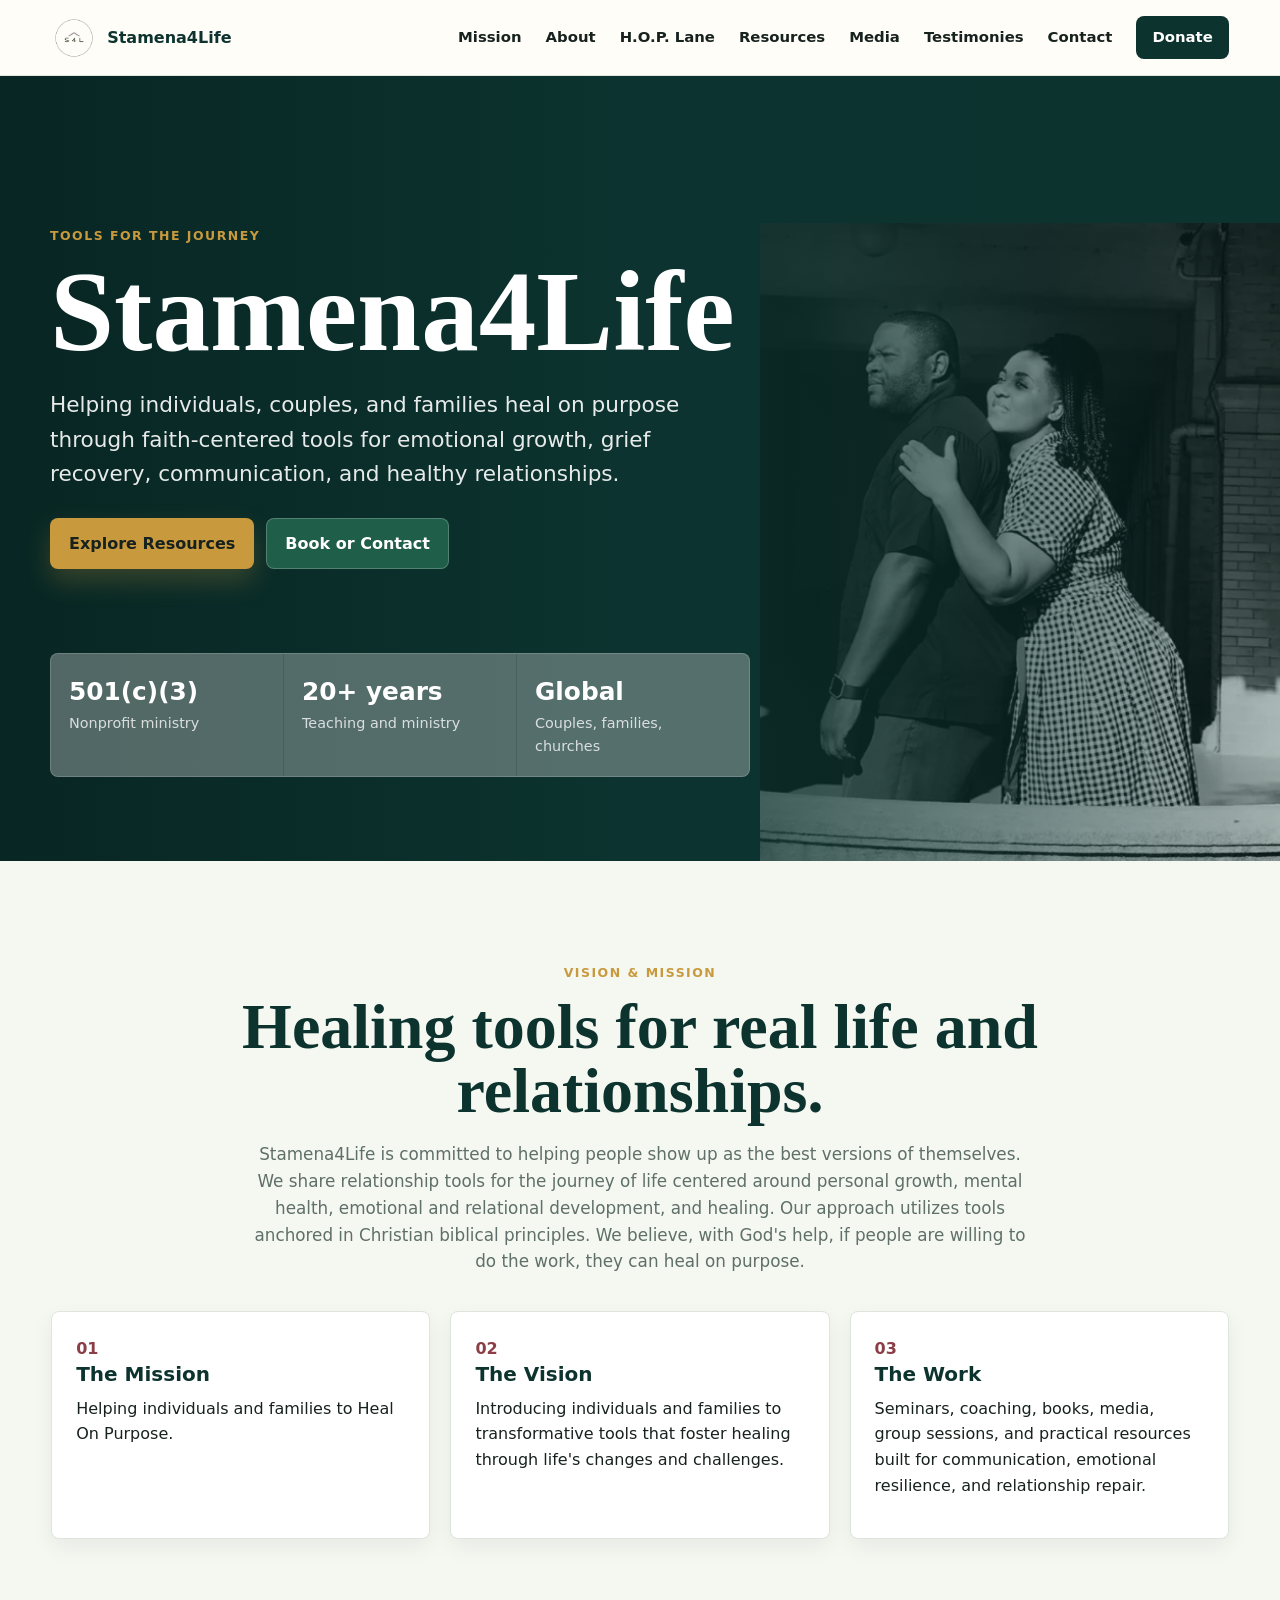
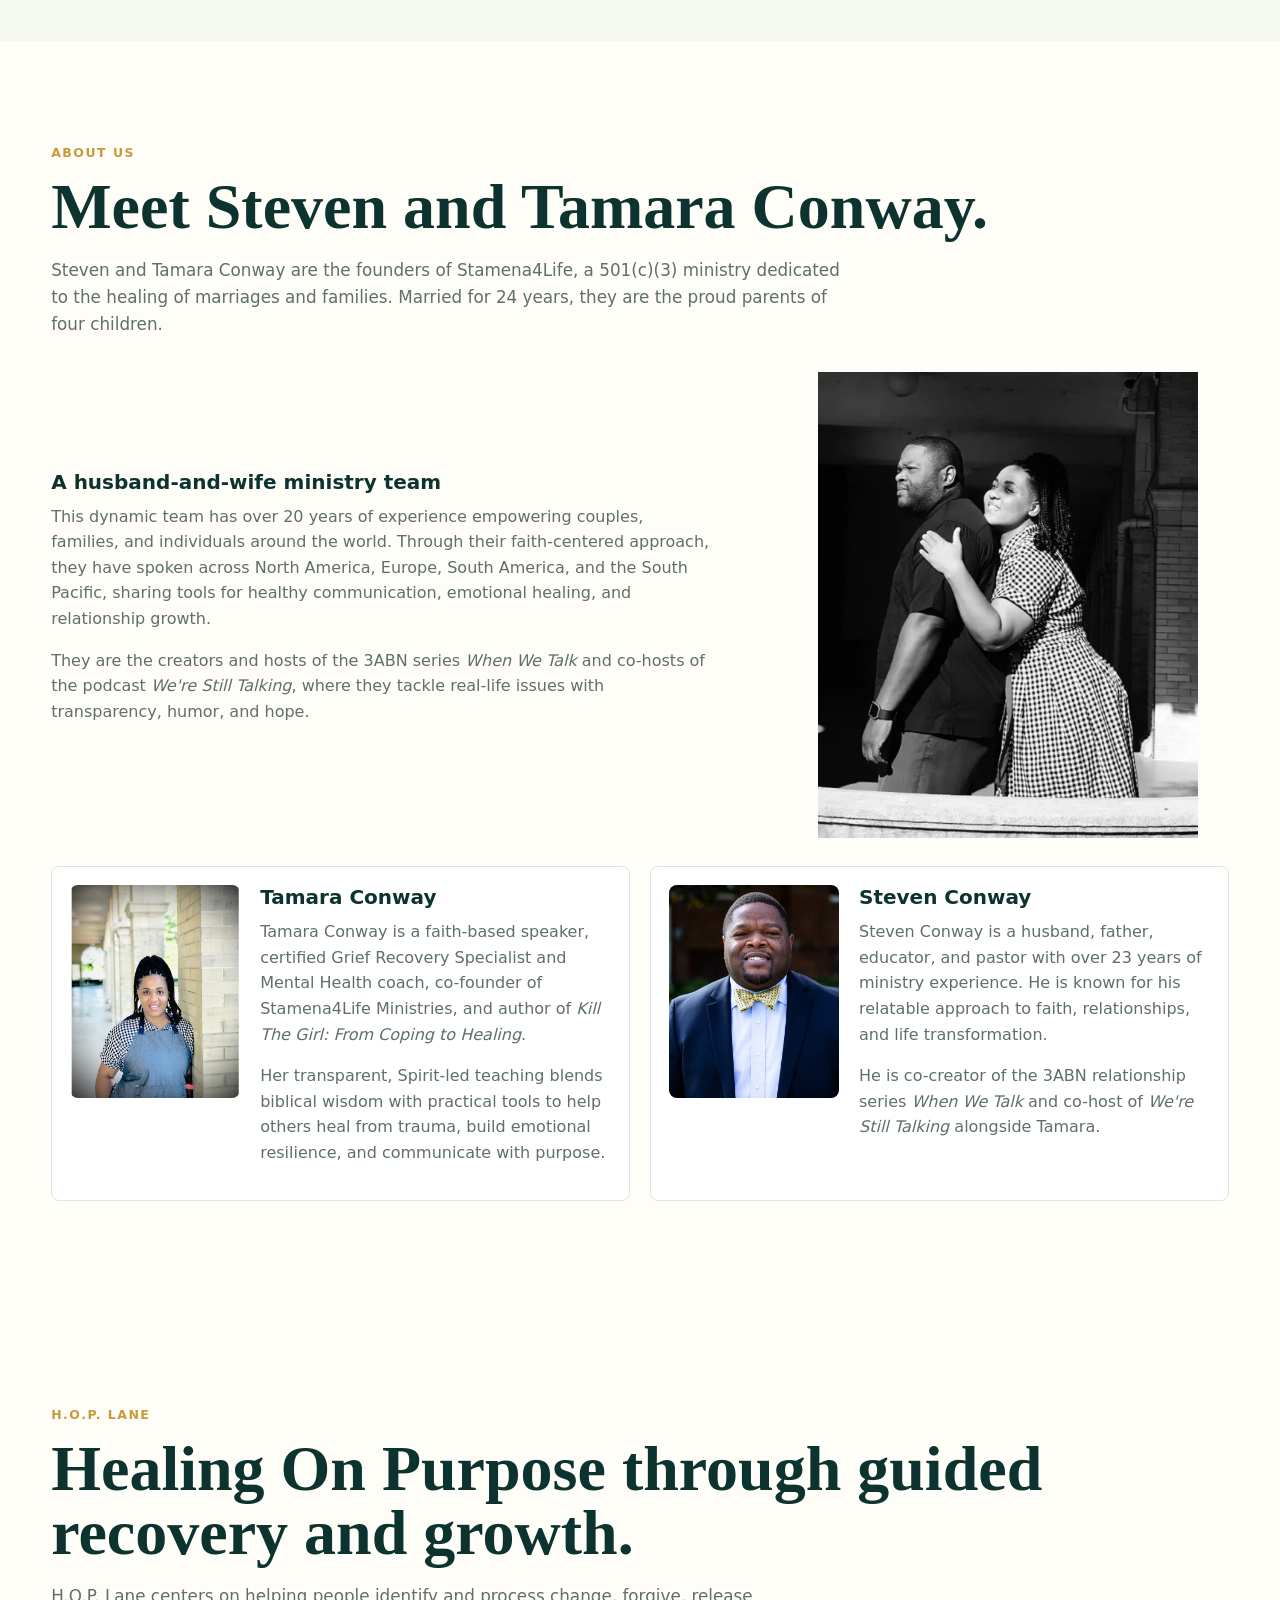
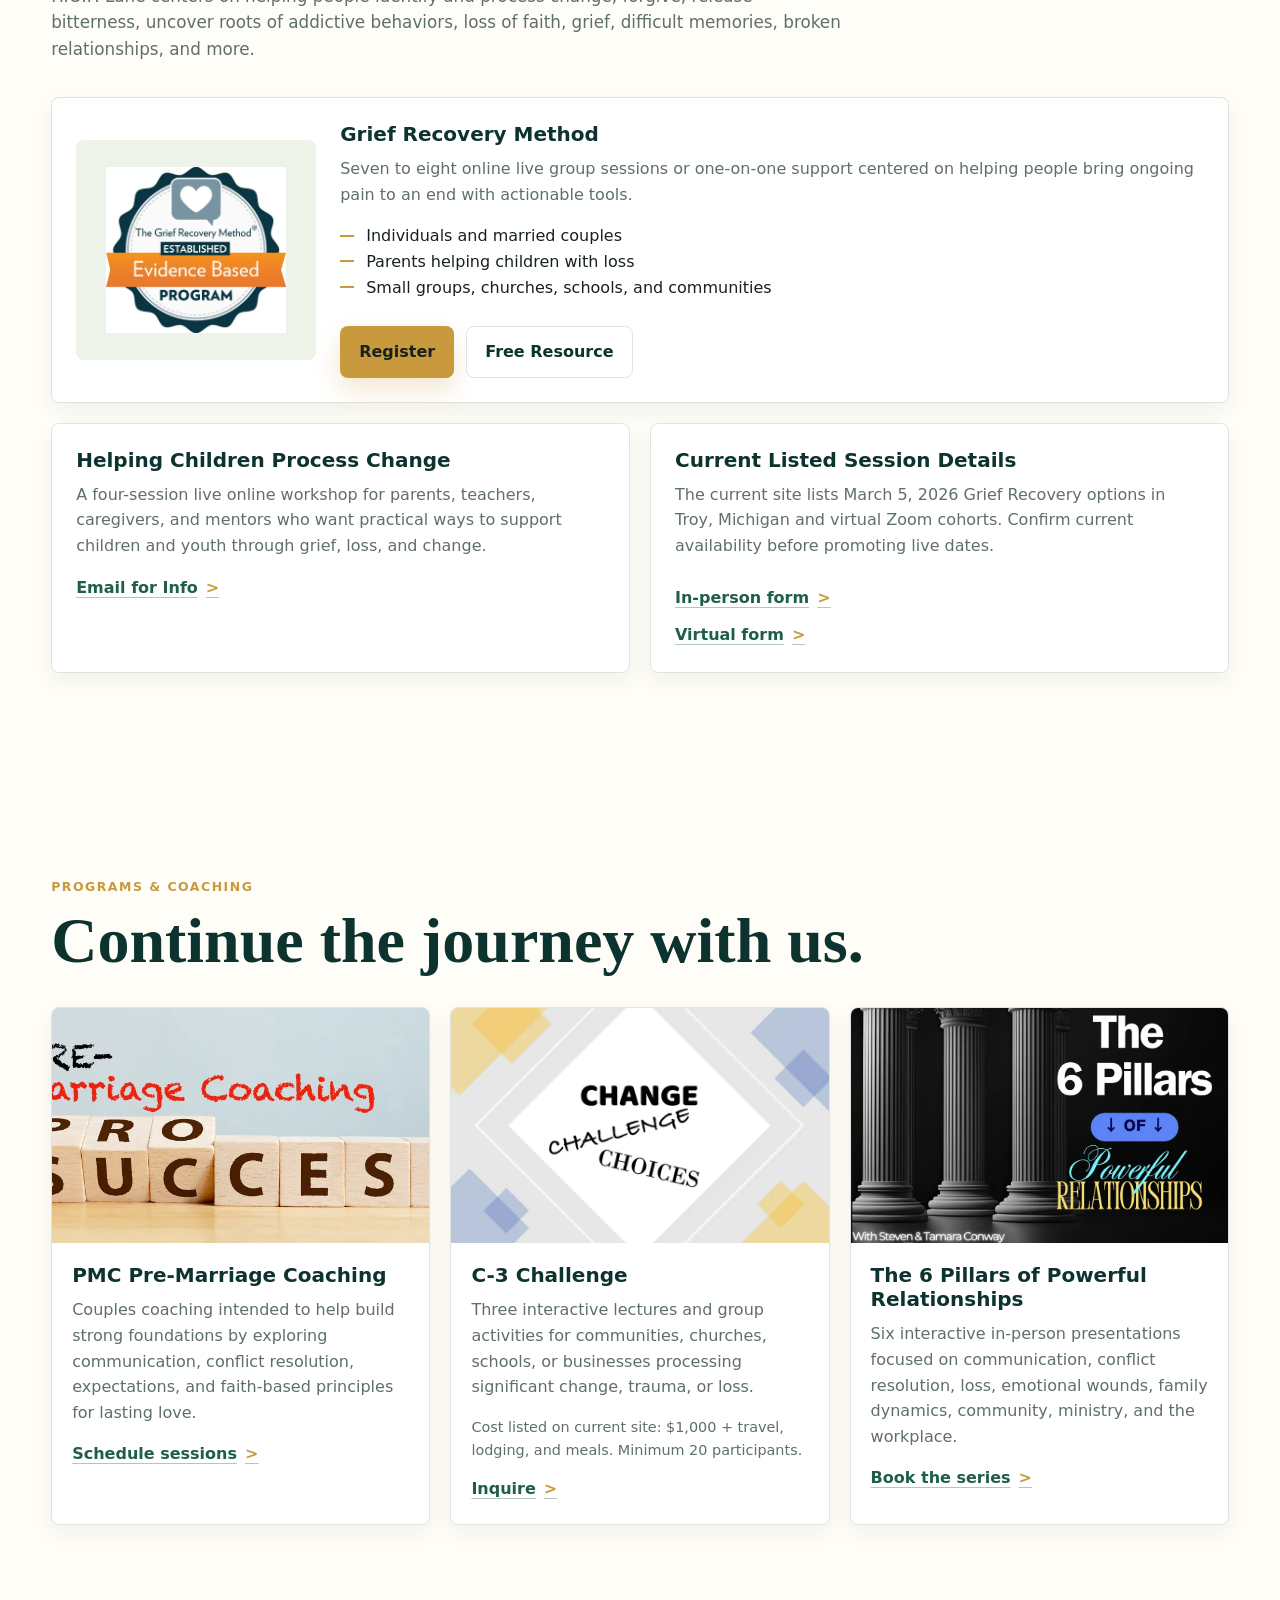
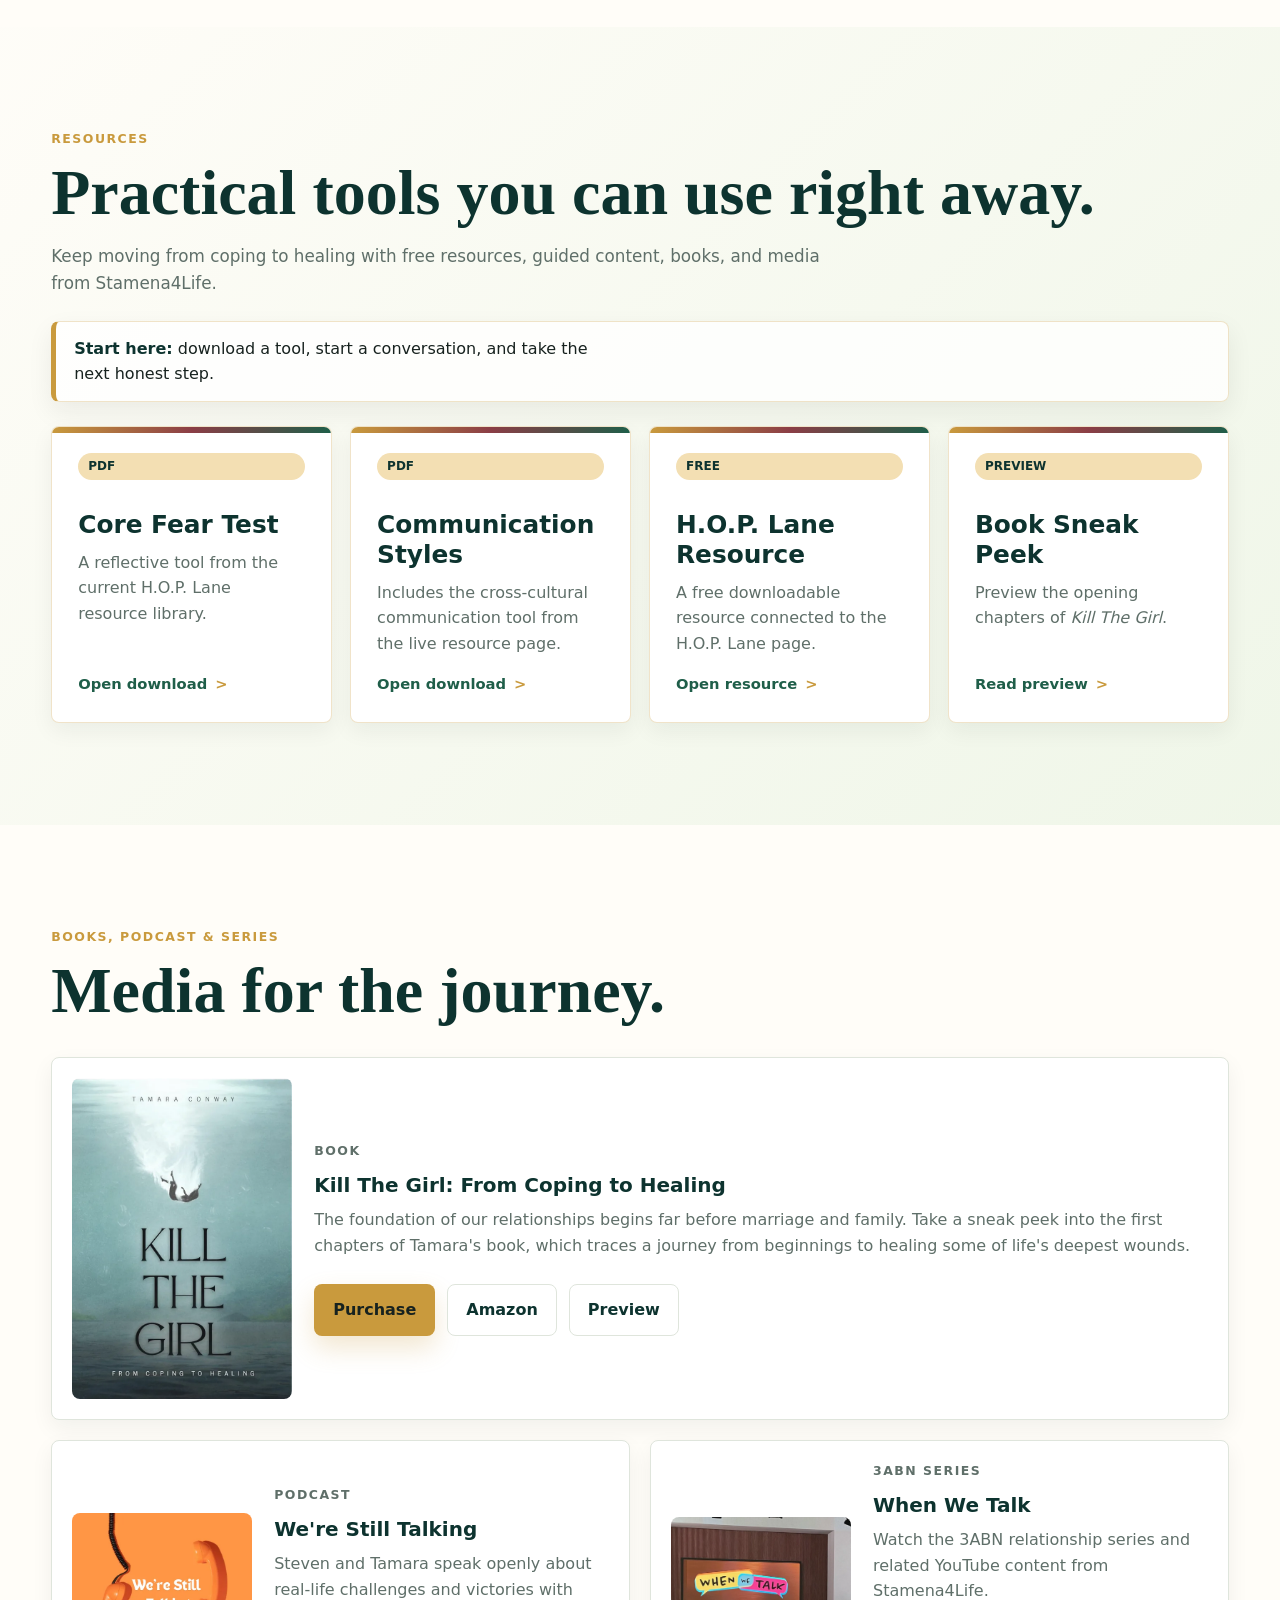
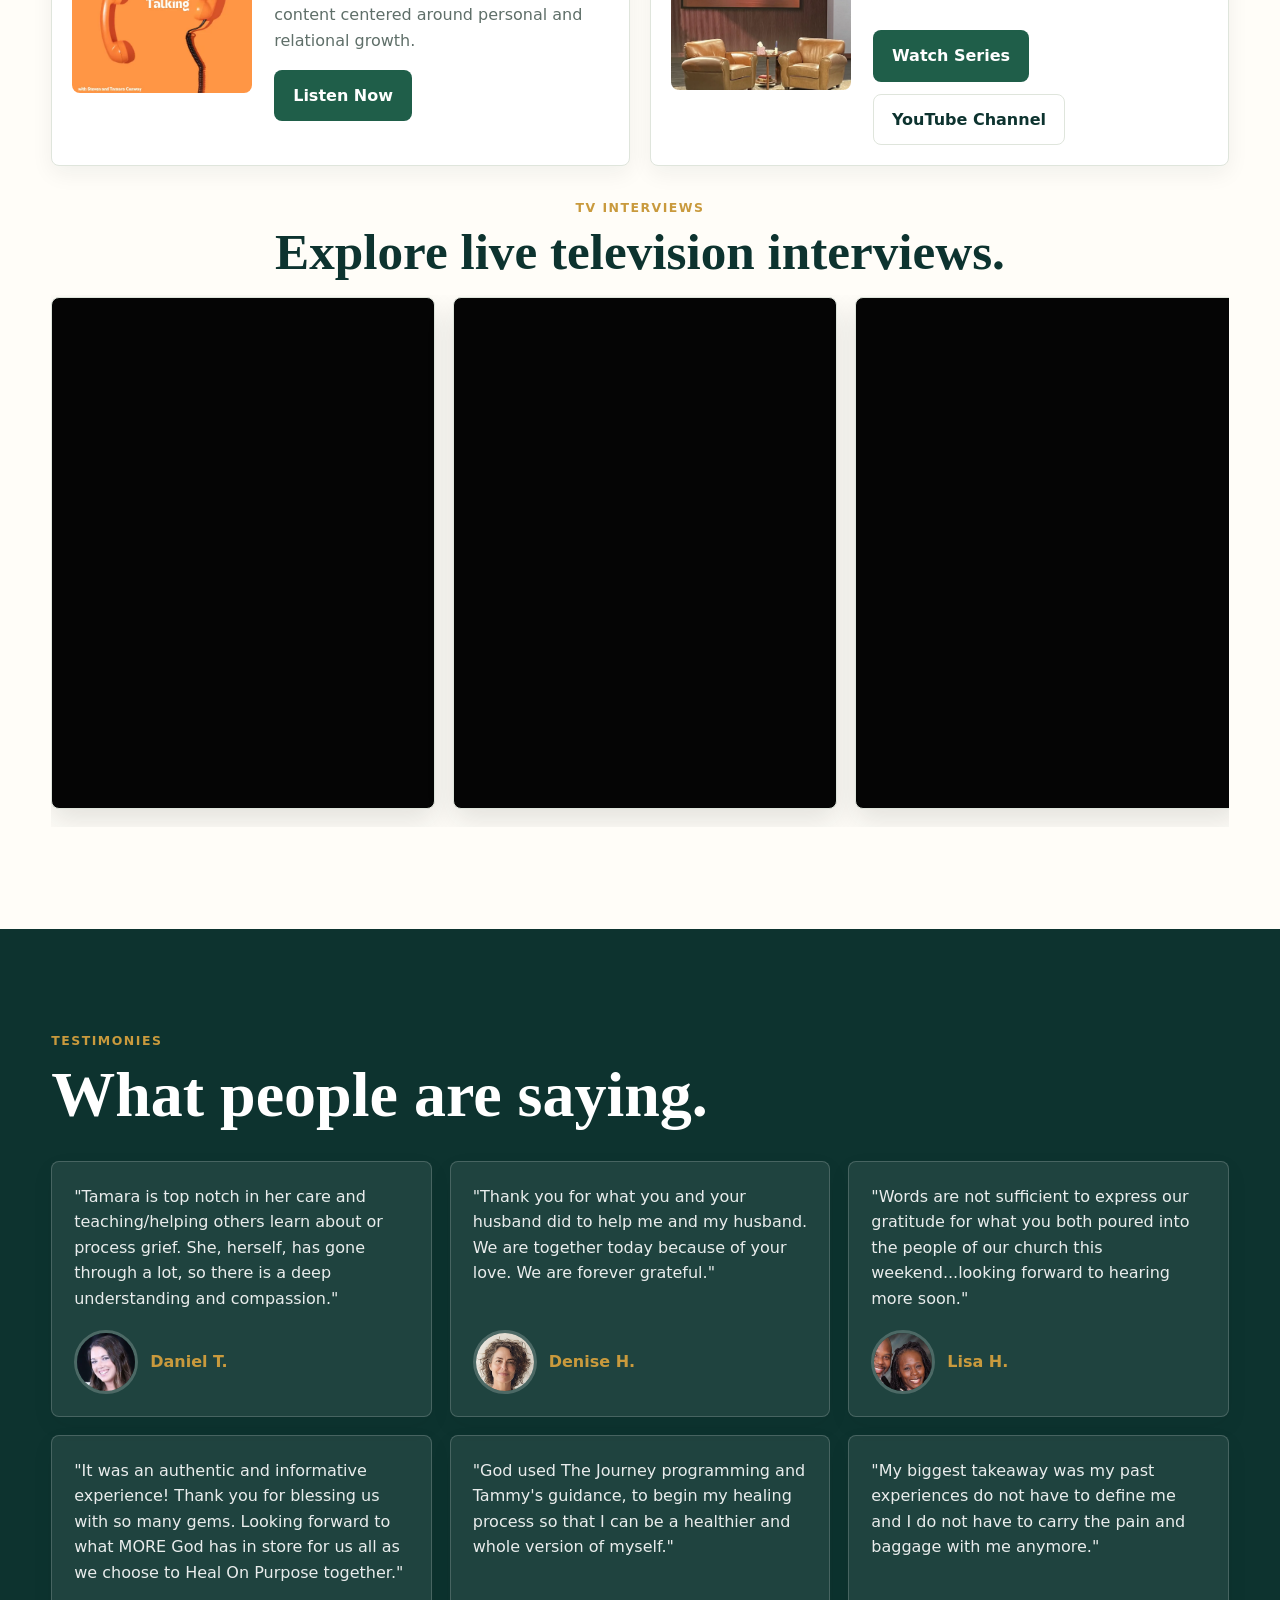
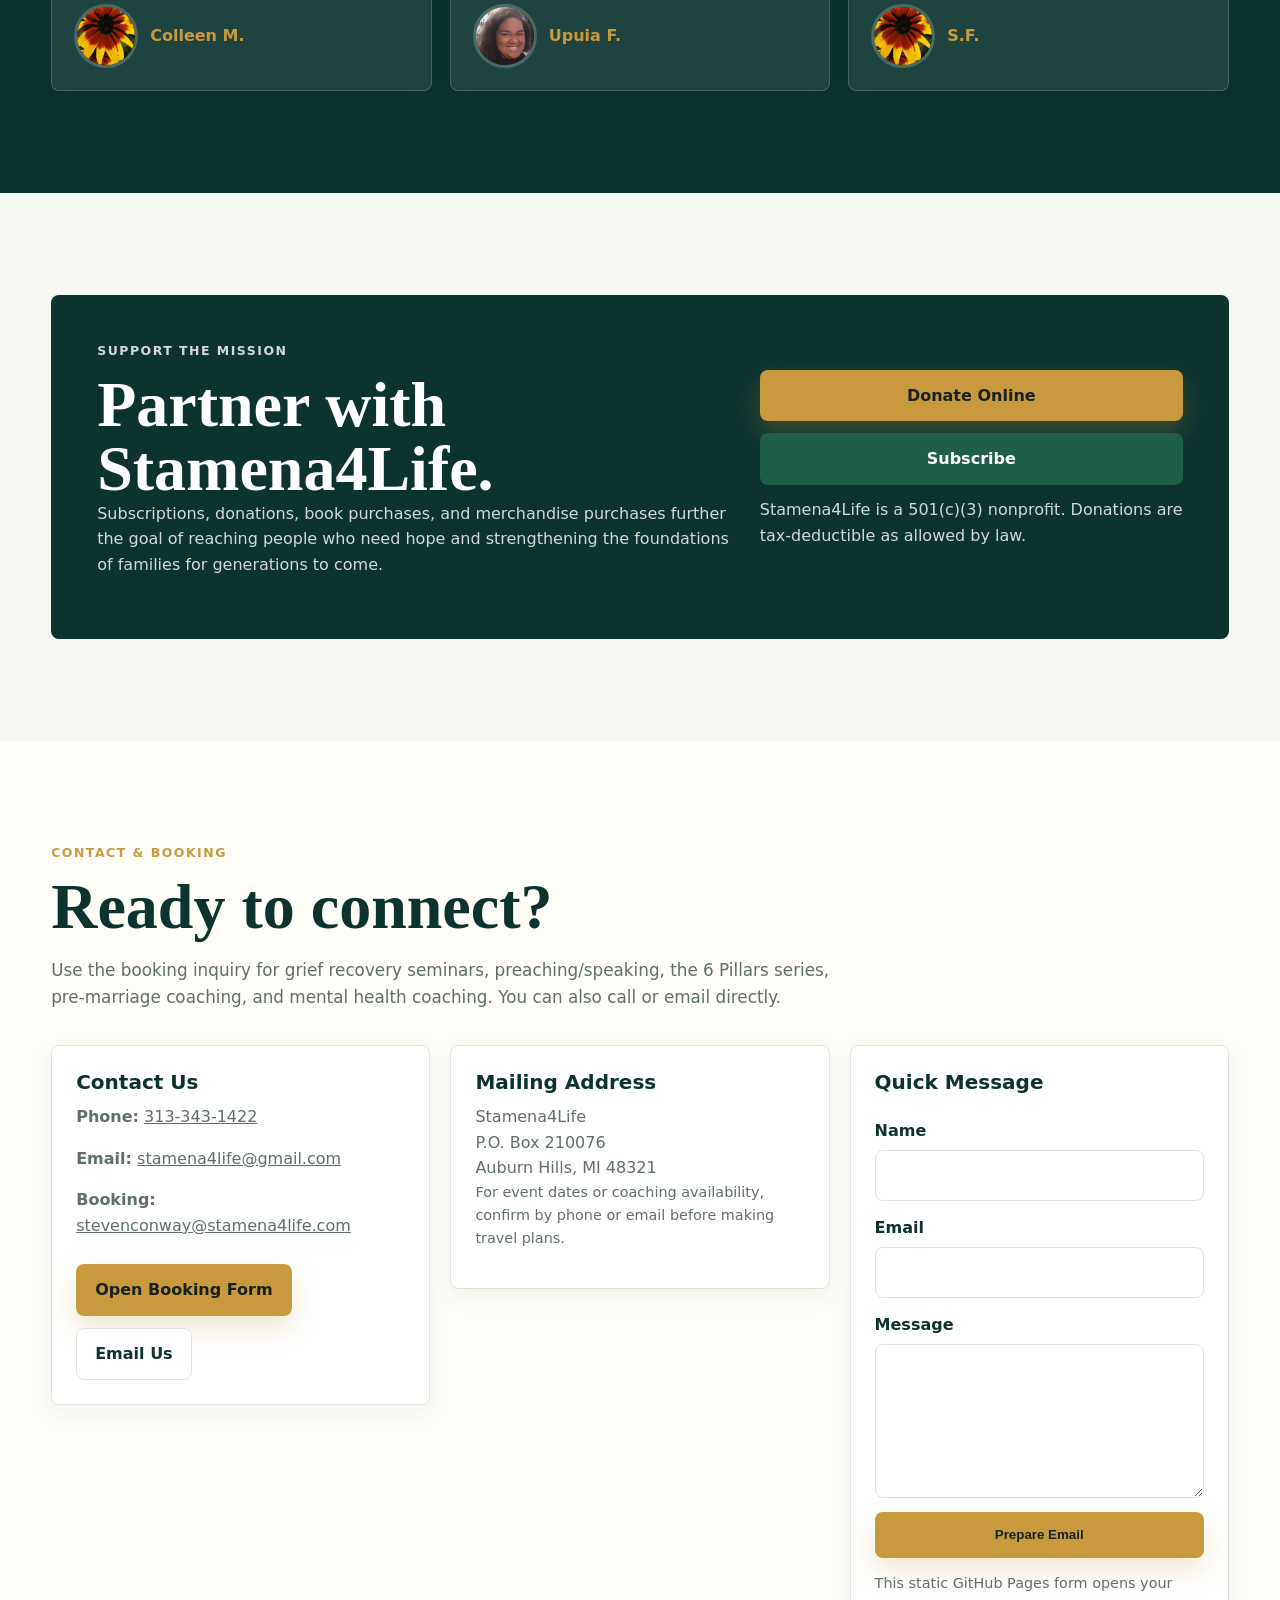
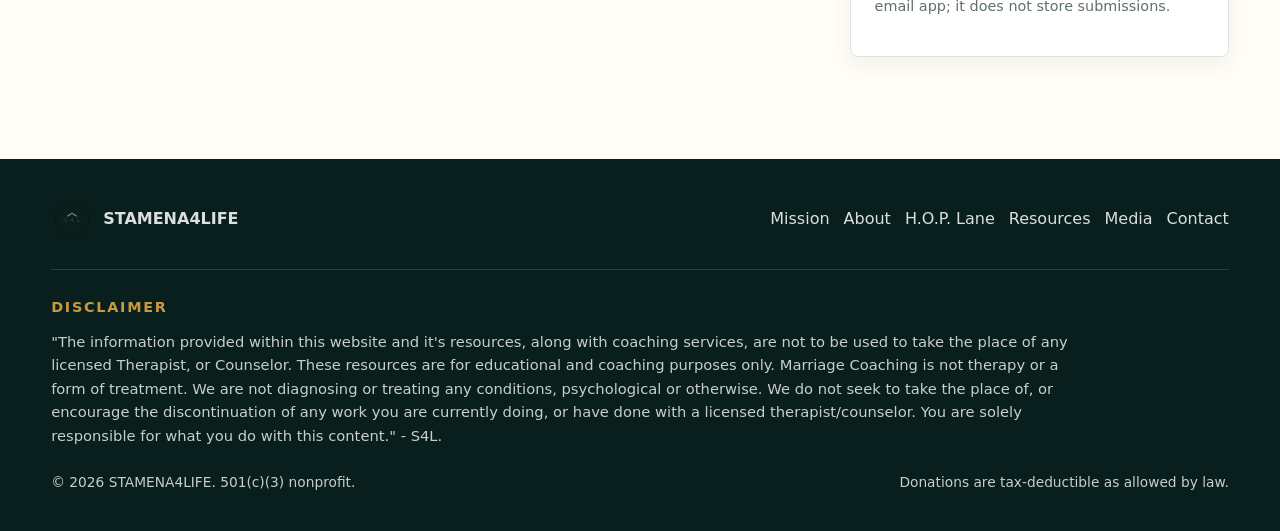
==== commit e410773a: "ede1f07 Remove duplicate resource actions" ====
--- a/index.html
+++ b/index.html
@@ -192,11 +192,6 @@
       </div>
       <div class="resource-showcase">
         <p><strong>Start here:</strong> download a tool, start a conversation, and take the next honest step.</p>
-        <div class="resource-showcase-actions">
-          <a class="button primary" href="https://www.stamena4life.com/_files/ugd/7cebed_c09c5f3b6548464ab14286cdd1f4838c.pdf" target="_blank" rel="noreferrer">Core Fear Test</a>
-          <a class="button secondary" href="https://www.stamena4life.com/_files/ugd/7cebed_421b488af8b248aab2a7527fb785af47.pdf" target="_blank" rel="noreferrer">Communication Tool</a>
-          <a class="button quiet" href="https://www.stamena4life.com/_files/ugd/7cebed_fbce862e7ba44a088635e281771d7ba9.pdf" target="_blank" rel="noreferrer">H.O.P. Resource</a>
-        </div>
       </div>
       <div class="resource-grid">
         <a class="resource-card" href="https://www.stamena4life.com/_files/ugd/7cebed_c09c5f3b6548464ab14286cdd1f4838c.pdf" target="_blank" rel="noreferrer">
--- a/styles.css
+++ b/styles.css
@@ -550,14 +550,9 @@
 }
 
 .resource-showcase {
-  display: flex;
-  flex-wrap: wrap;
-  gap: 14px 18px;
-  align-items: center;
-  justify-content: space-between;
   width: min(var(--max), 100%);
   margin: -10px auto 24px;
-  padding: 16px 18px;
+  padding: 14px 18px;
   background: rgba(255, 255, 255, 0.78);
   border: 1px solid rgba(201, 154, 61, 0.28);
   border-left: 5px solid var(--gold);
@@ -574,18 +569,6 @@
 
 .resource-showcase p strong {
   color: var(--deep);
-}
-
-.resource-showcase-actions {
-  display: flex;
-  flex-wrap: wrap;
-  gap: 10px;
-  justify-content: flex-end;
-}
-
-.resource-showcase .button {
-  min-height: 42px;
-  padding: 10px 14px;
 }
 
 .resource-grid {
@@ -1048,14 +1031,6 @@
     grid-template-columns: 1fr;
   }
 
-  .resource-showcase {
-    align-items: stretch;
-  }
-
-  .resource-showcase-actions {
-    width: 100%;
-  }
-
   .section {
     padding-left: 16px;
     padding-right: 16px;
@@ -1068,11 +1043,6 @@
 
   .button {
     width: 100%;
-  }
-
-  .resource-showcase .button {
-    width: auto;
-    flex: 1 1 150px;
   }
 
   .footer-top,
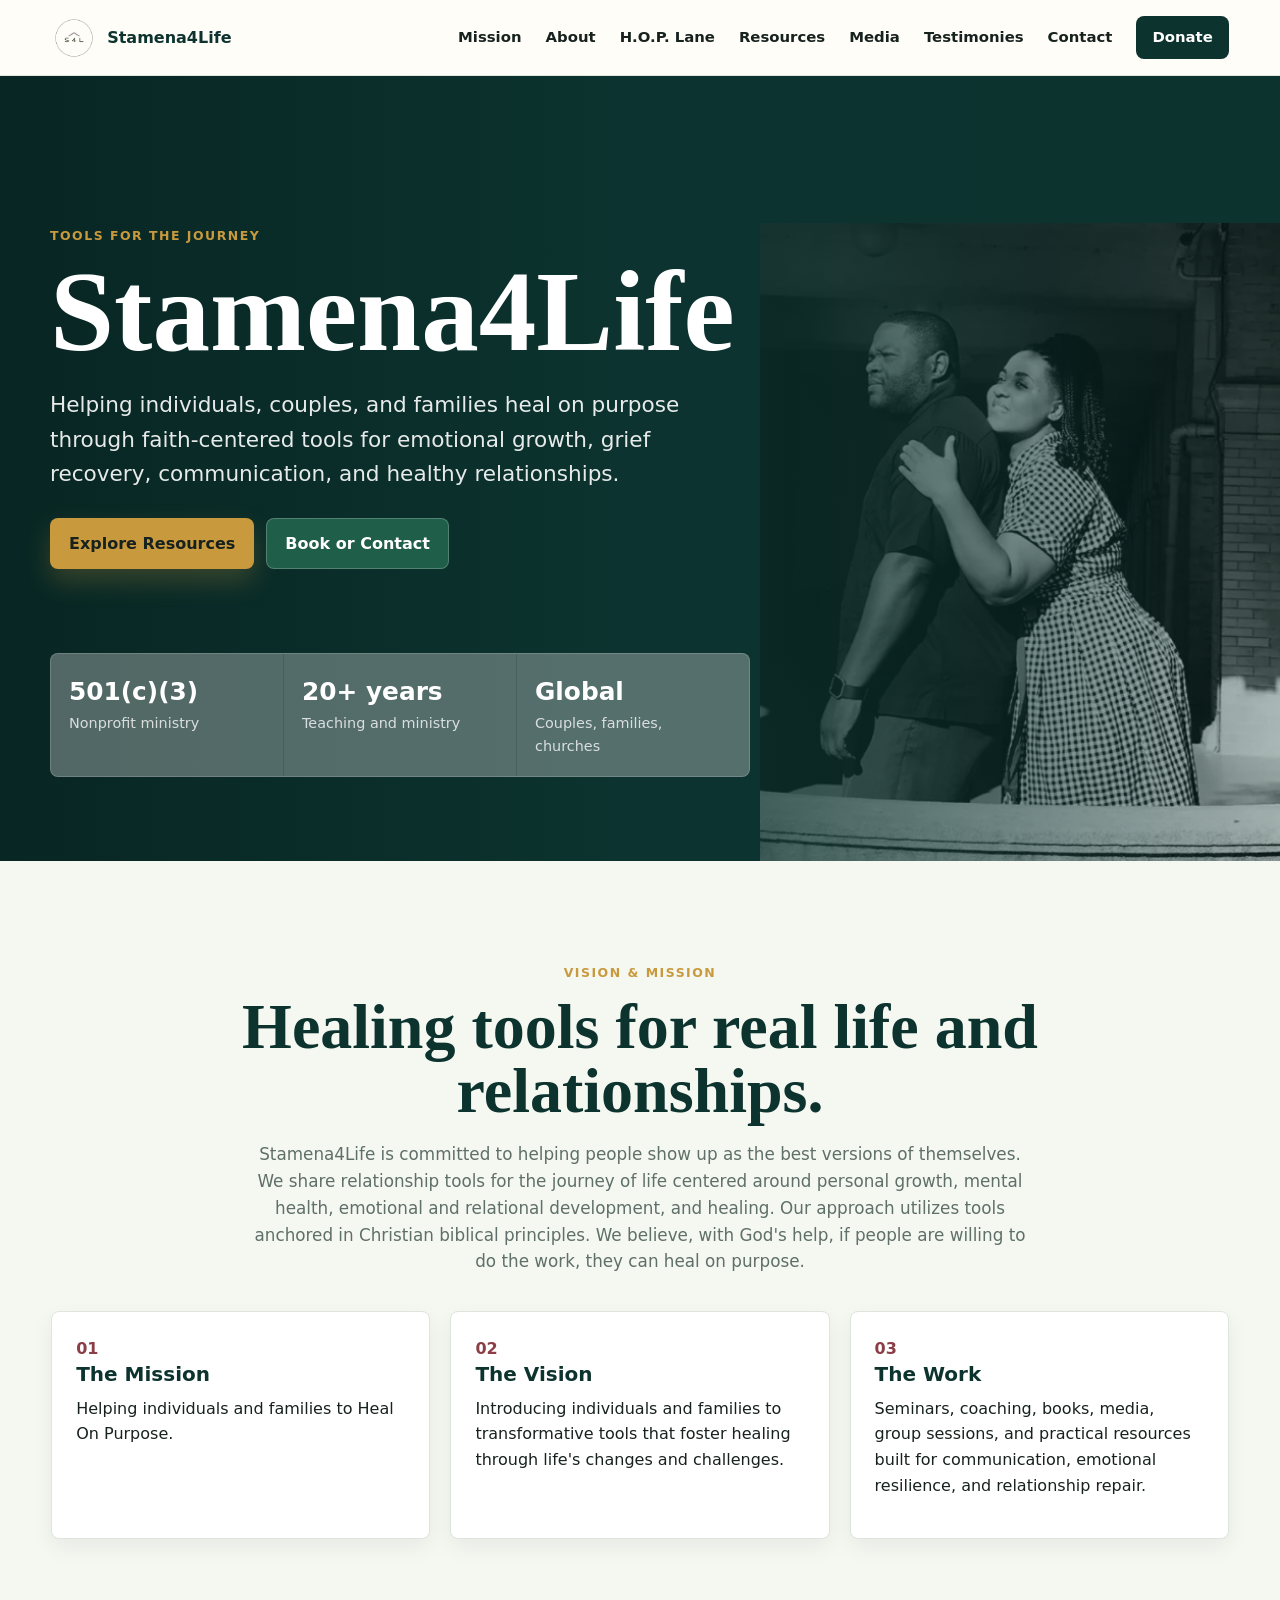
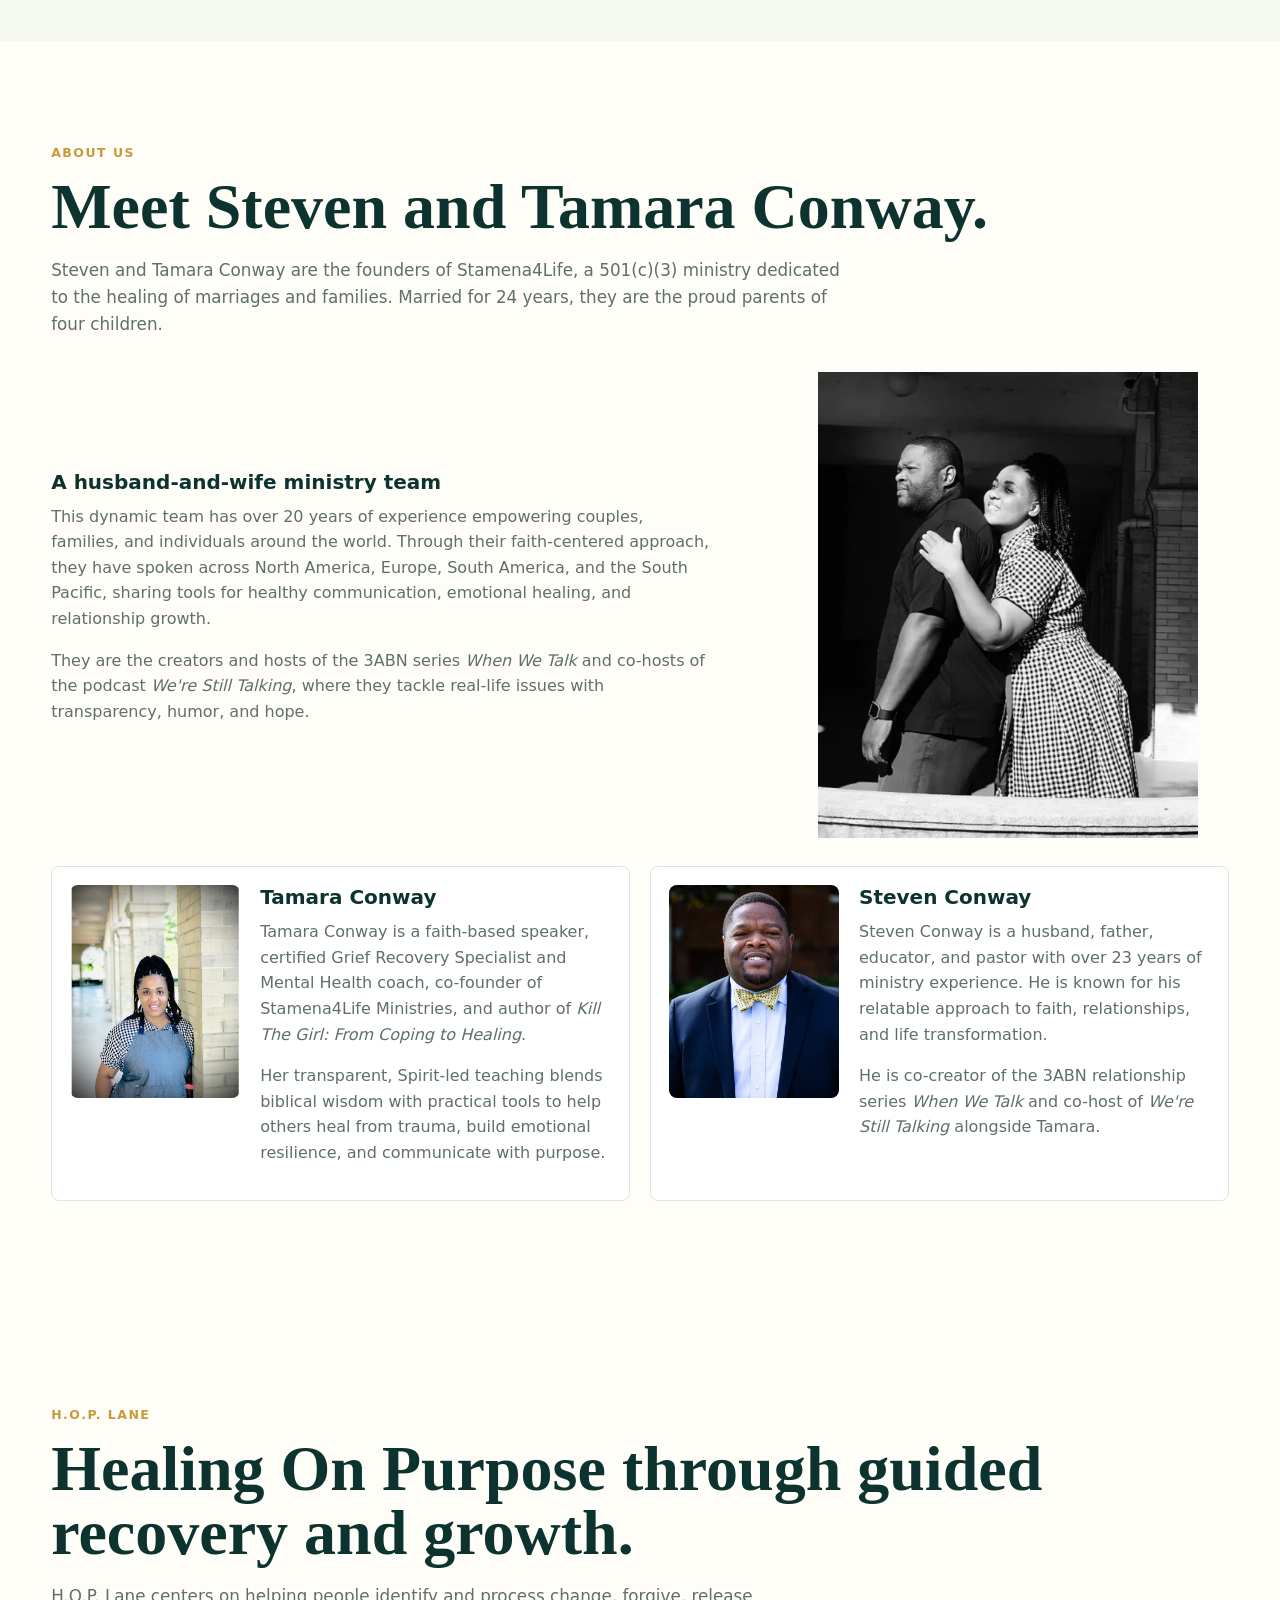
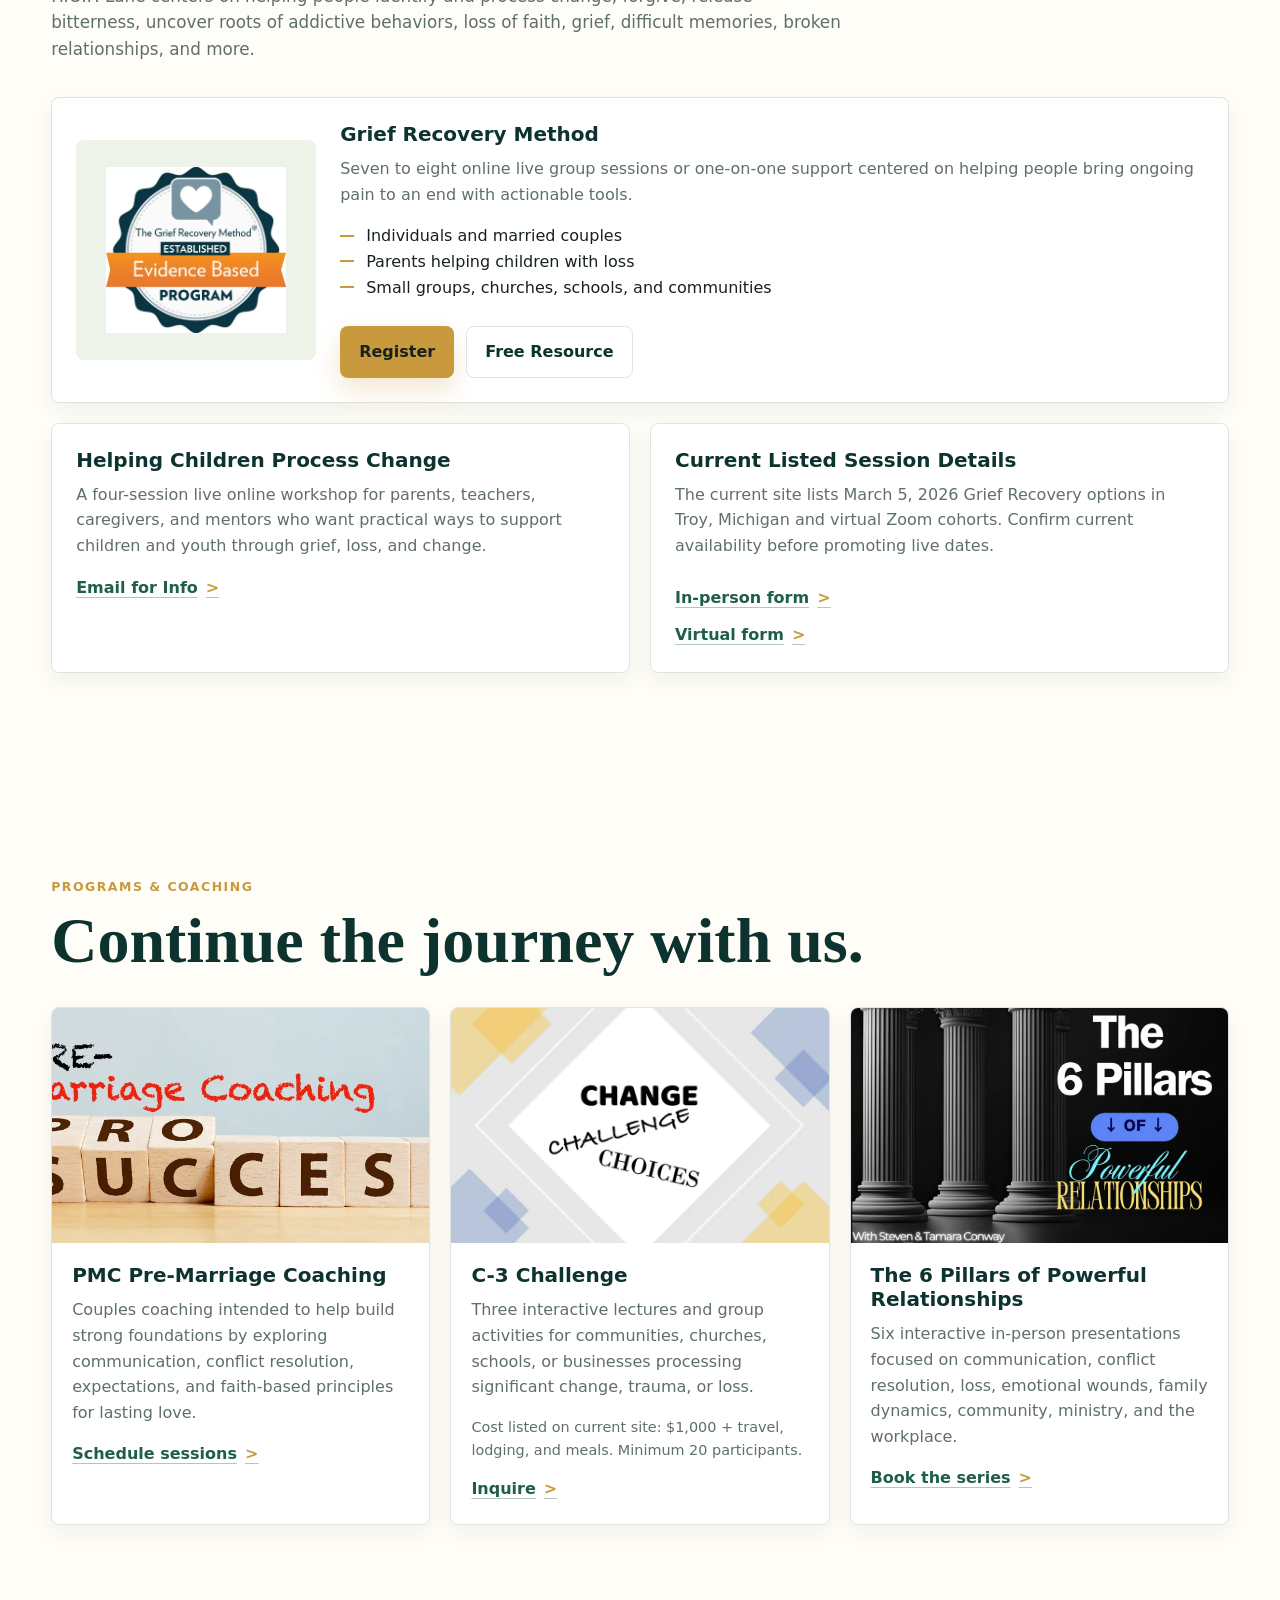
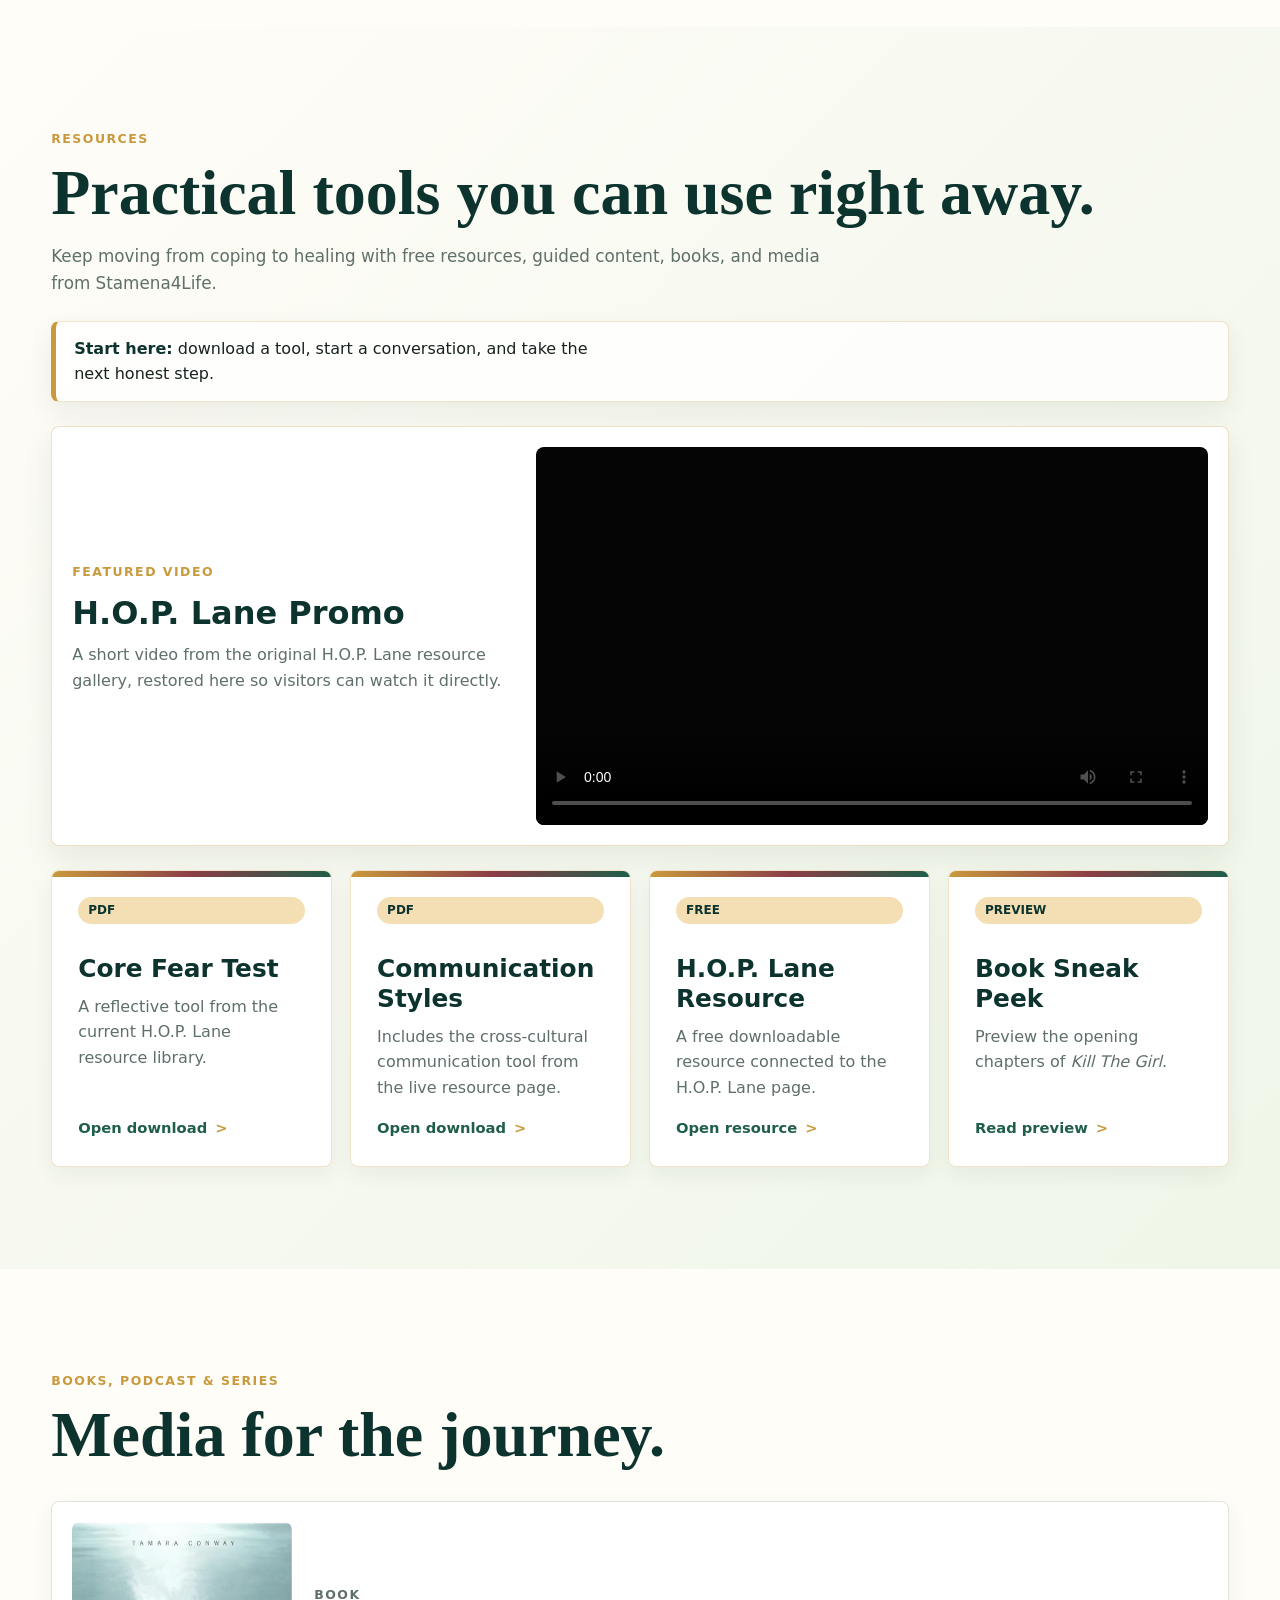
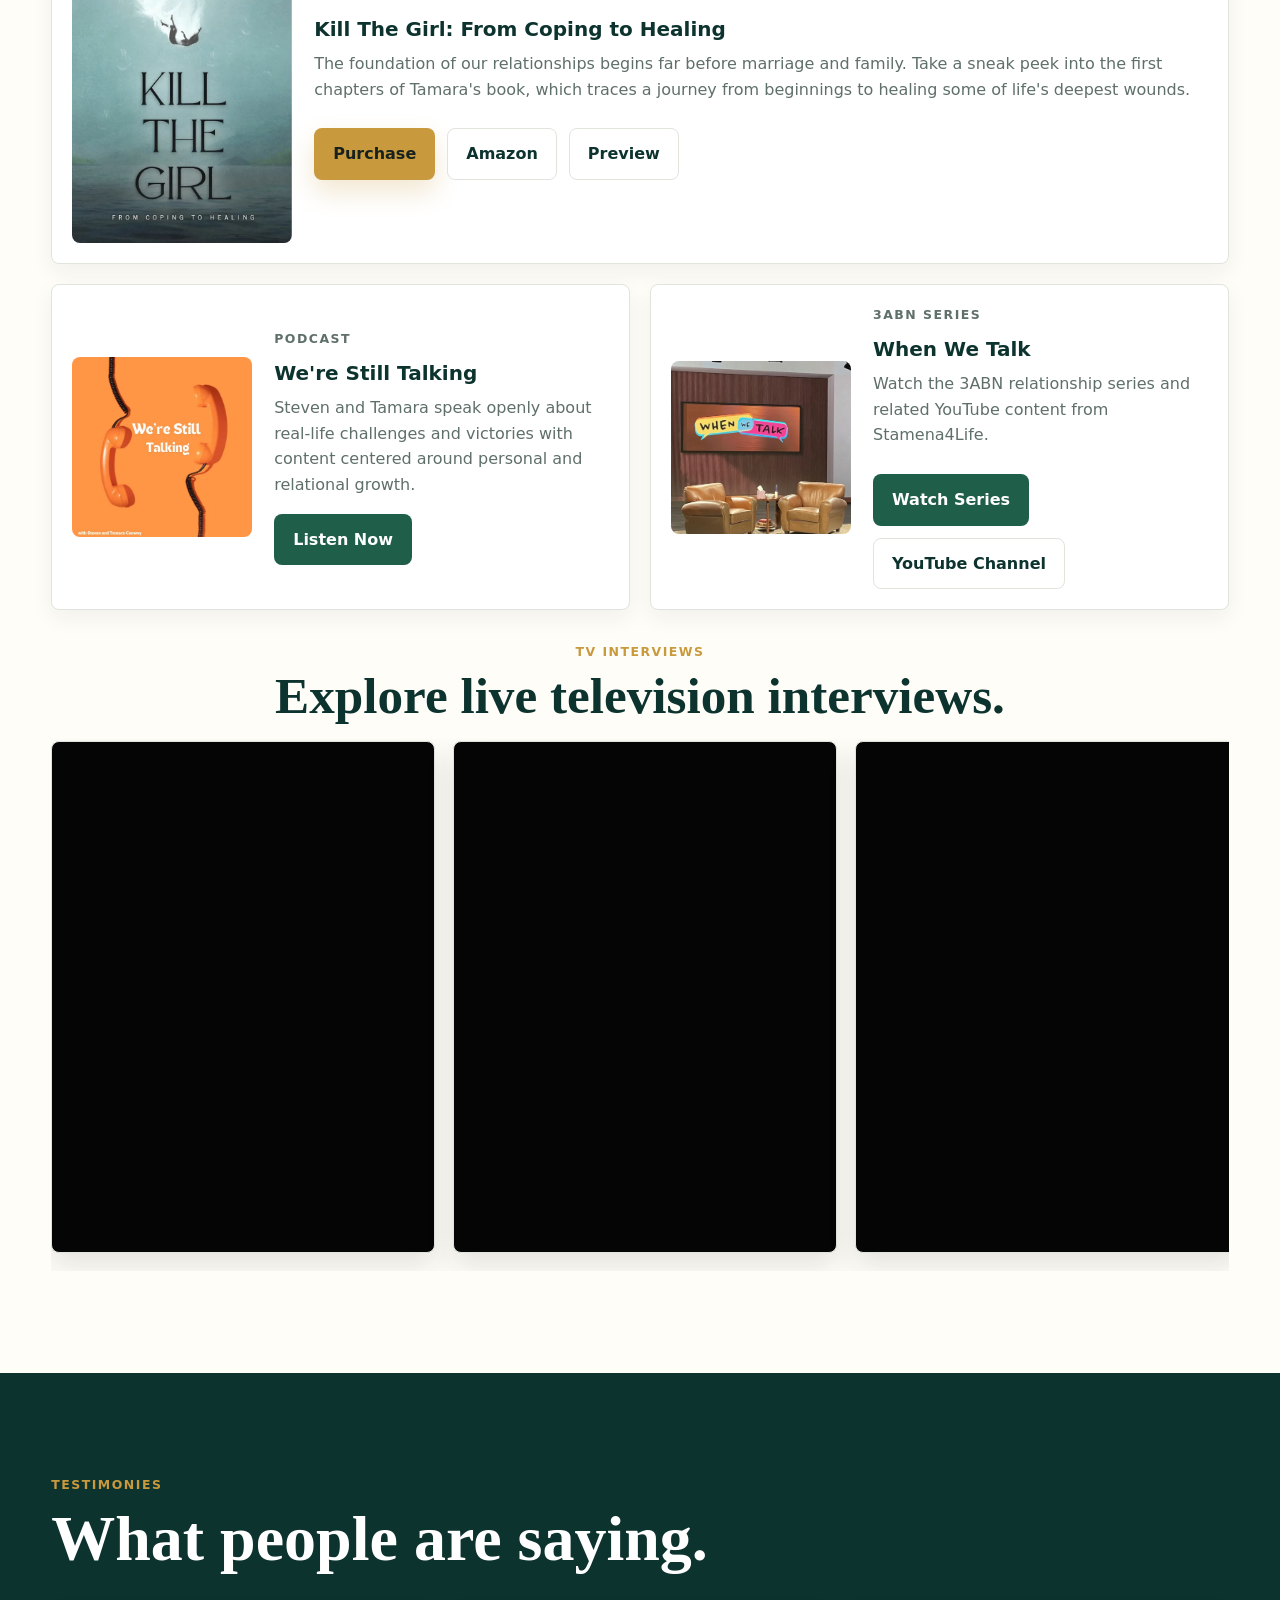
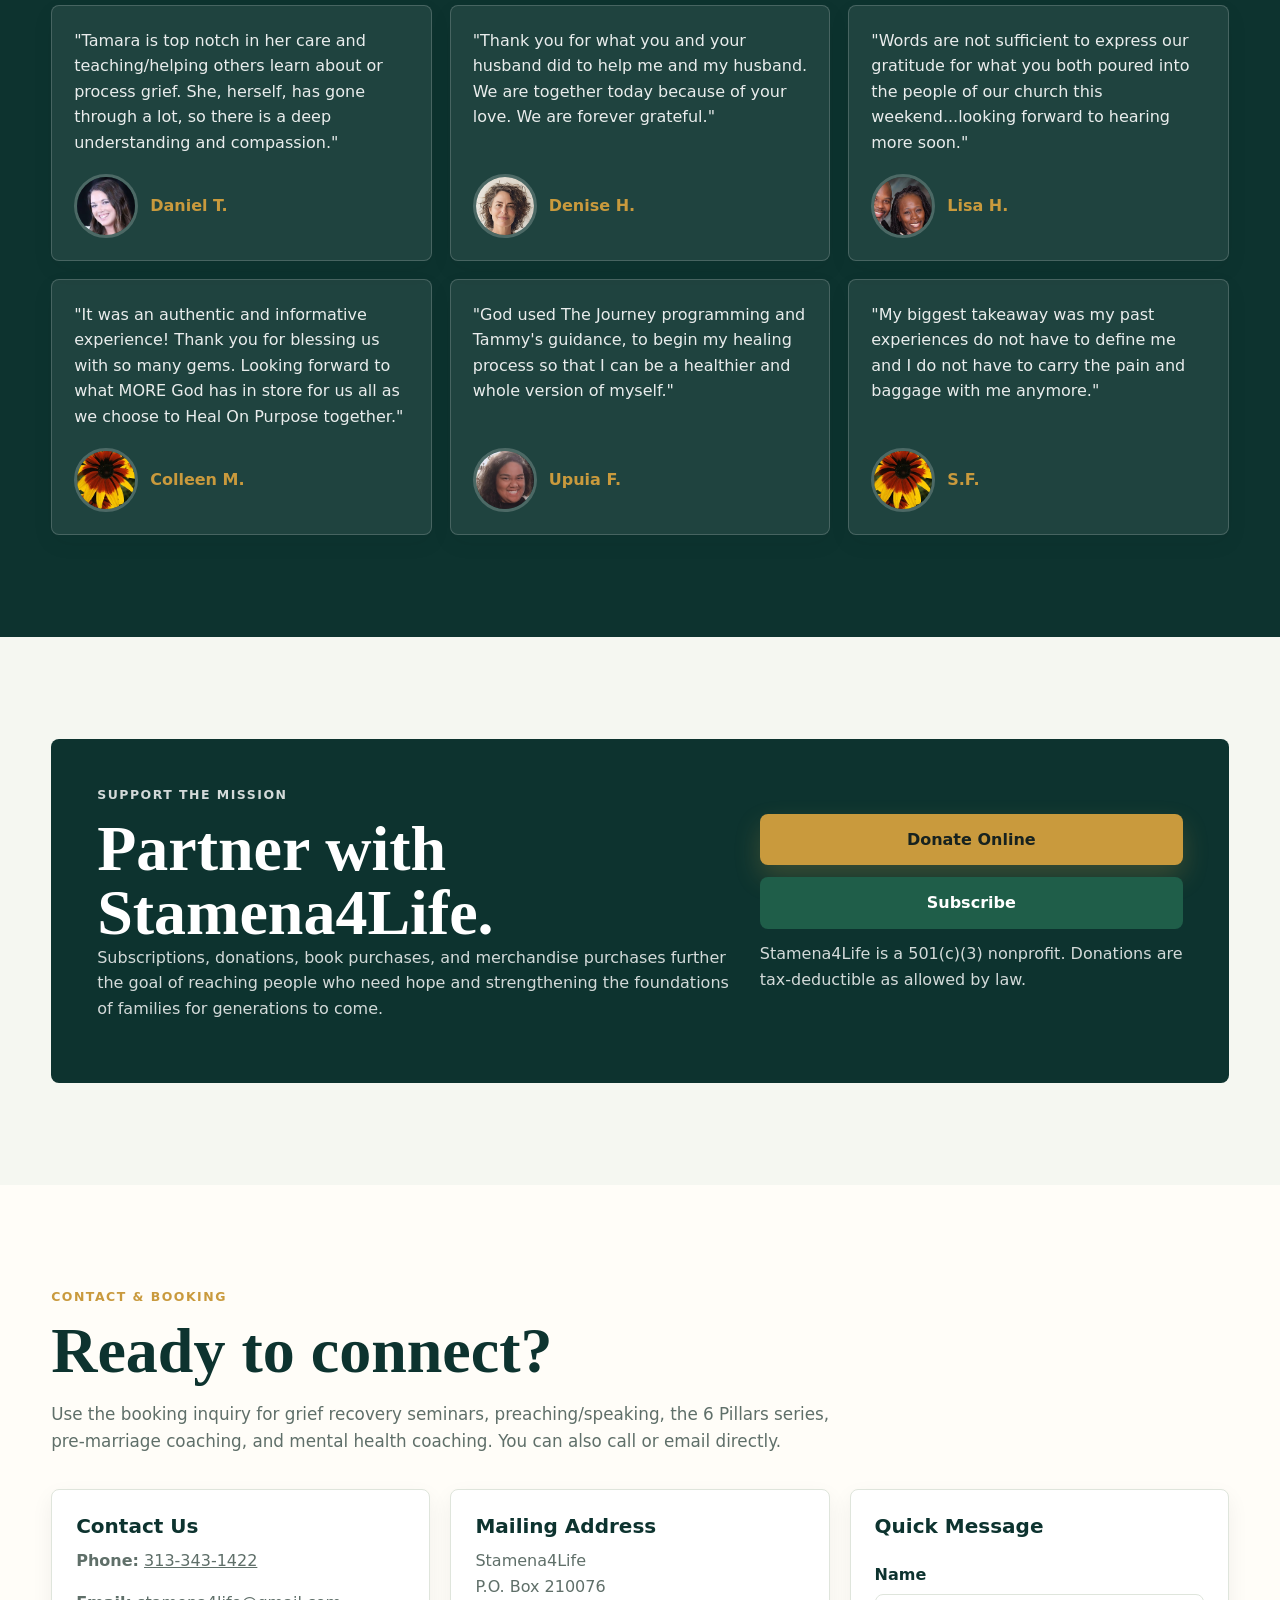
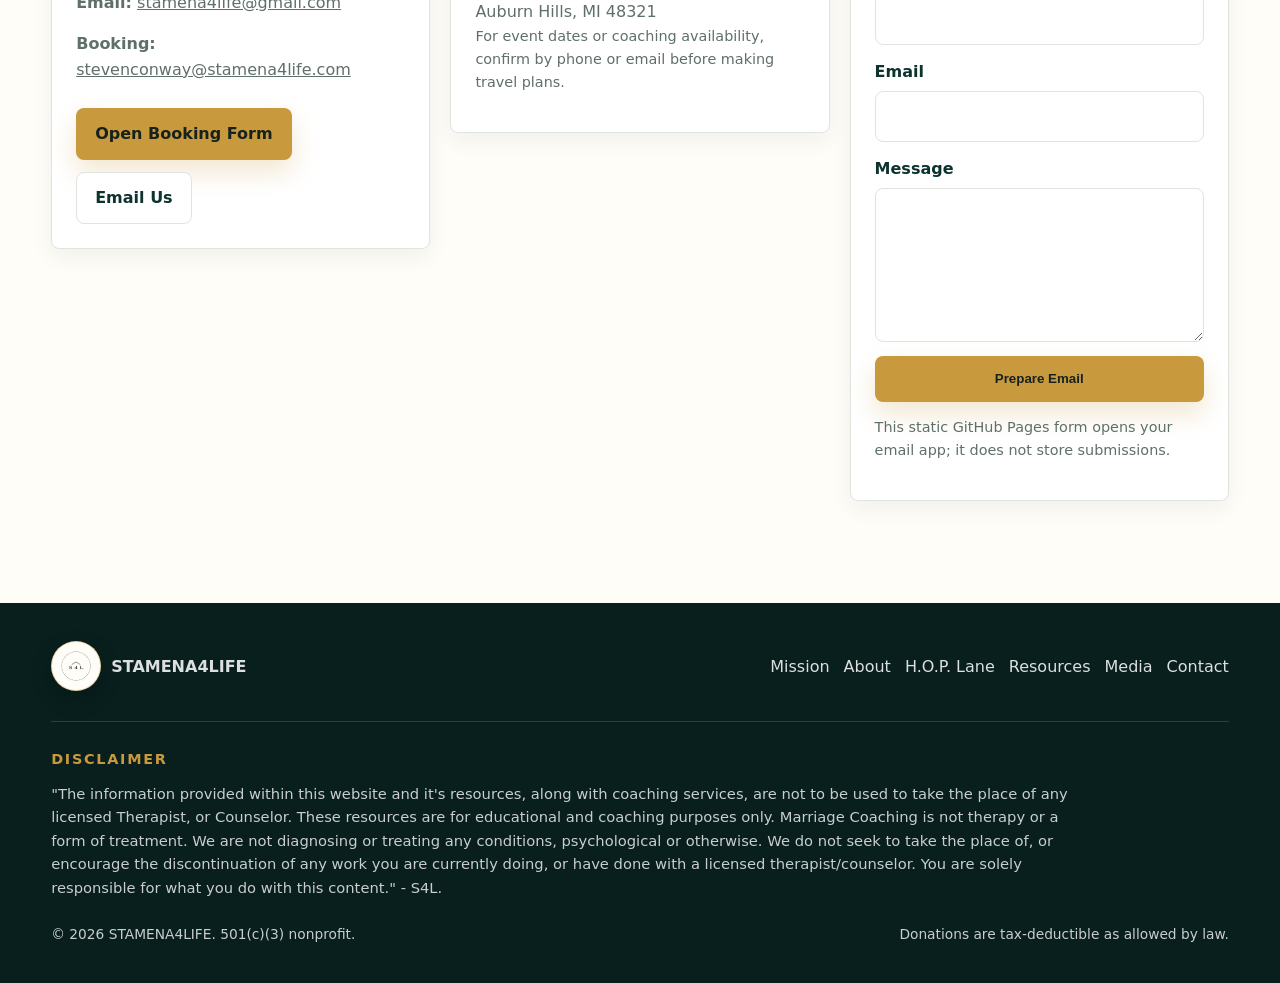
==== commit 08a5dded: "db06ca4" ====
--- a/index.html
+++ b/index.html
@@ -9,7 +9,8 @@
   <meta property="og:description" content="Tools for the journey of life: relationships, grief recovery, coaching, resources, books, podcast, and 3ABN series.">
   <meta property="og:image" content="assets/logo.png">
   <meta property="og:type" content="website">
-  <link rel="icon" href="assets/logo.png">
+  <link rel="icon" href="assets/favicon.png">
+  <link rel="apple-touch-icon" href="assets/favicon.png">
   <link rel="stylesheet" href="styles.css">
 </head>
 <body>
@@ -193,6 +194,17 @@
       <div class="resource-showcase">
         <p><strong>Start here:</strong> download a tool, start a conversation, and take the next honest step.</p>
       </div>
+      <article class="resource-video">
+        <div>
+          <p class="eyebrow">Featured Video</p>
+          <h3>H.O.P. Lane Promo</h3>
+          <p>A short video from the original H.O.P. Lane resource gallery, restored here so visitors can watch it directly.</p>
+        </div>
+        <video controls playsinline preload="metadata" poster="https://static.wixstatic.com/media/7cebed_69610e2c255d4beb8bdb3029798952daf000.jpg">
+          <source src="https://video.wixstatic.com/video/7cebed_69610e2c255d4beb8bdb3029798952da/720p/mp4/file.mp4" type="video/mp4">
+          <a href="https://video.wixstatic.com/video/7cebed_69610e2c255d4beb8bdb3029798952da/720p/mp4/file.mp4">Watch the H.O.P. Lane promo video</a>
+        </video>
+      </article>
       <div class="resource-grid">
         <a class="resource-card" href="https://www.stamena4life.com/_files/ugd/7cebed_c09c5f3b6548464ab14286cdd1f4838c.pdf" target="_blank" rel="noreferrer">
           <span>PDF</span>
--- a/styles.css
+++ b/styles.css
@@ -571,6 +571,35 @@
   color: var(--deep);
 }
 
+.resource-video {
+  display: grid;
+  grid-template-columns: minmax(0, 0.78fr) minmax(360px, 1.22fr);
+  gap: clamp(20px, 4vw, 34px);
+  align-items: center;
+  width: min(var(--max), 100%);
+  margin: 0 auto 24px;
+  padding: 20px;
+  background: var(--white);
+  border: 1px solid rgba(201, 154, 61, 0.3);
+  border-radius: var(--radius);
+  box-shadow: 0 12px 30px rgba(23, 34, 31, 0.08);
+}
+
+.resource-video h3 {
+  font-size: clamp(1.45rem, 3vw, 2rem);
+}
+
+.resource-video p:not(.eyebrow) {
+  color: var(--muted);
+}
+
+.resource-video video {
+  width: 100%;
+  aspect-ratio: 16 / 9;
+  background: #050505;
+  border-radius: var(--radius);
+}
+
 .resource-grid {
   display: grid;
   grid-template-columns: repeat(4, minmax(0, 1fr));
@@ -885,8 +914,14 @@
 }
 
 .footer-brand img {
-  width: 42px;
-  height: 42px;
+  width: 50px;
+  height: 50px;
+  padding: 6px;
+  background: var(--paper);
+  border: 1px solid rgba(201, 154, 61, 0.42);
+  border-radius: 50%;
+  box-shadow: 0 8px 22px rgba(0, 0, 0, 0.18);
+  object-fit: contain;
 }
 
 .footer-top nav {
@@ -1000,6 +1035,7 @@
   .bio-grid,
   .program-grid,
   .about-feature,
+  .resource-video,
   .support-panel,
   .media-grid {
     grid-template-columns: 1fr;
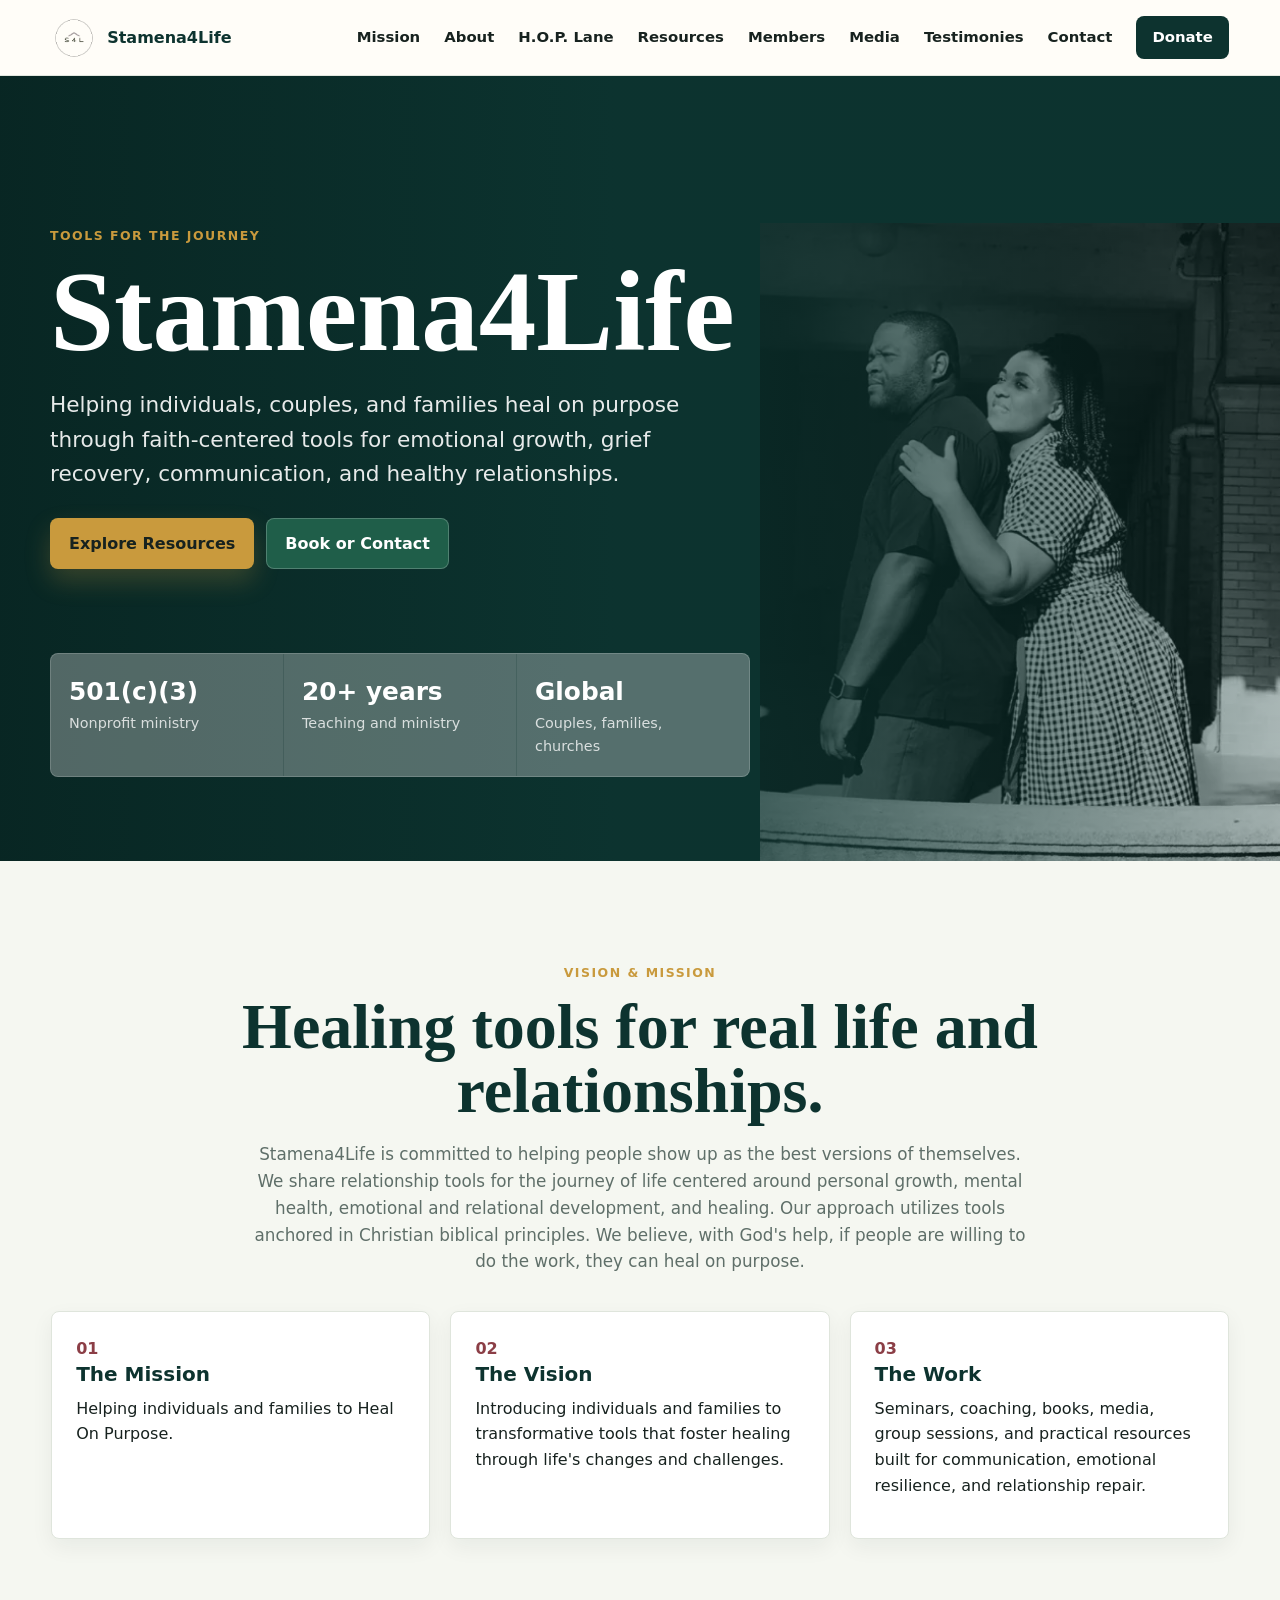
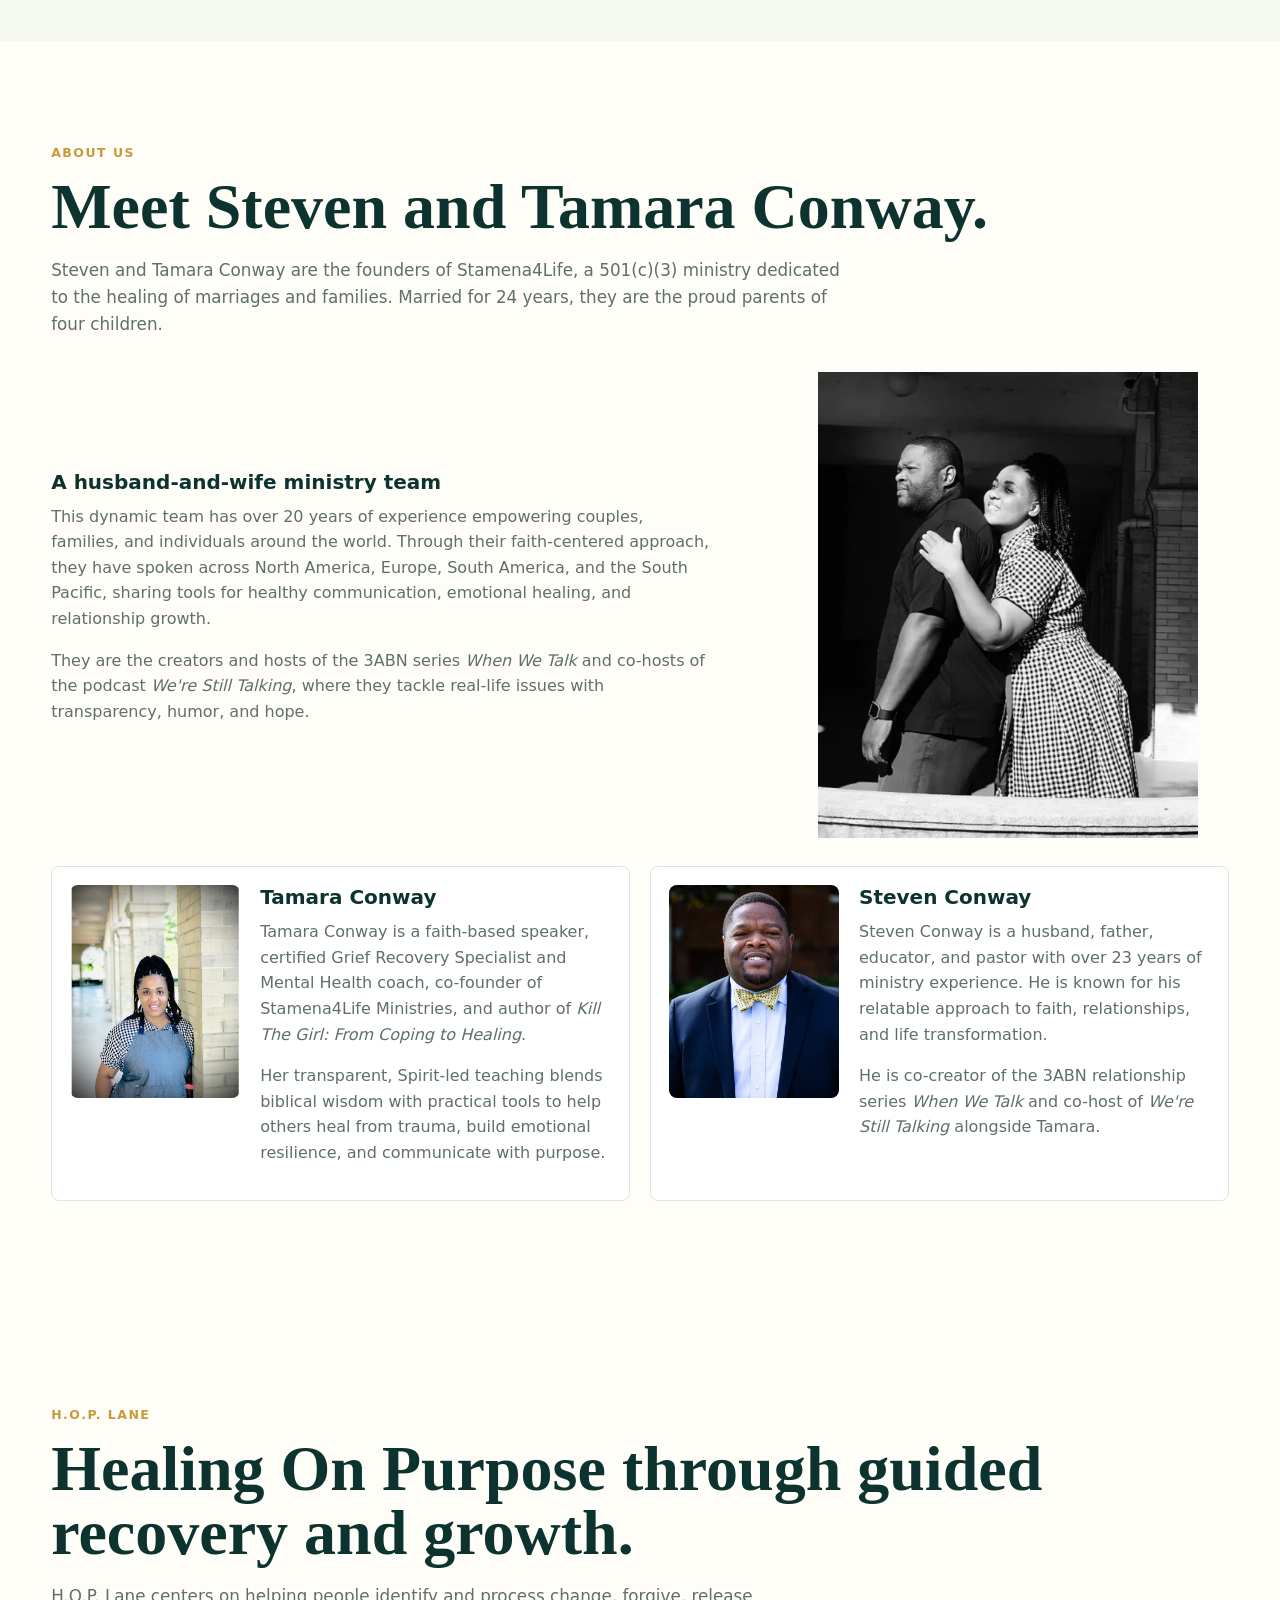
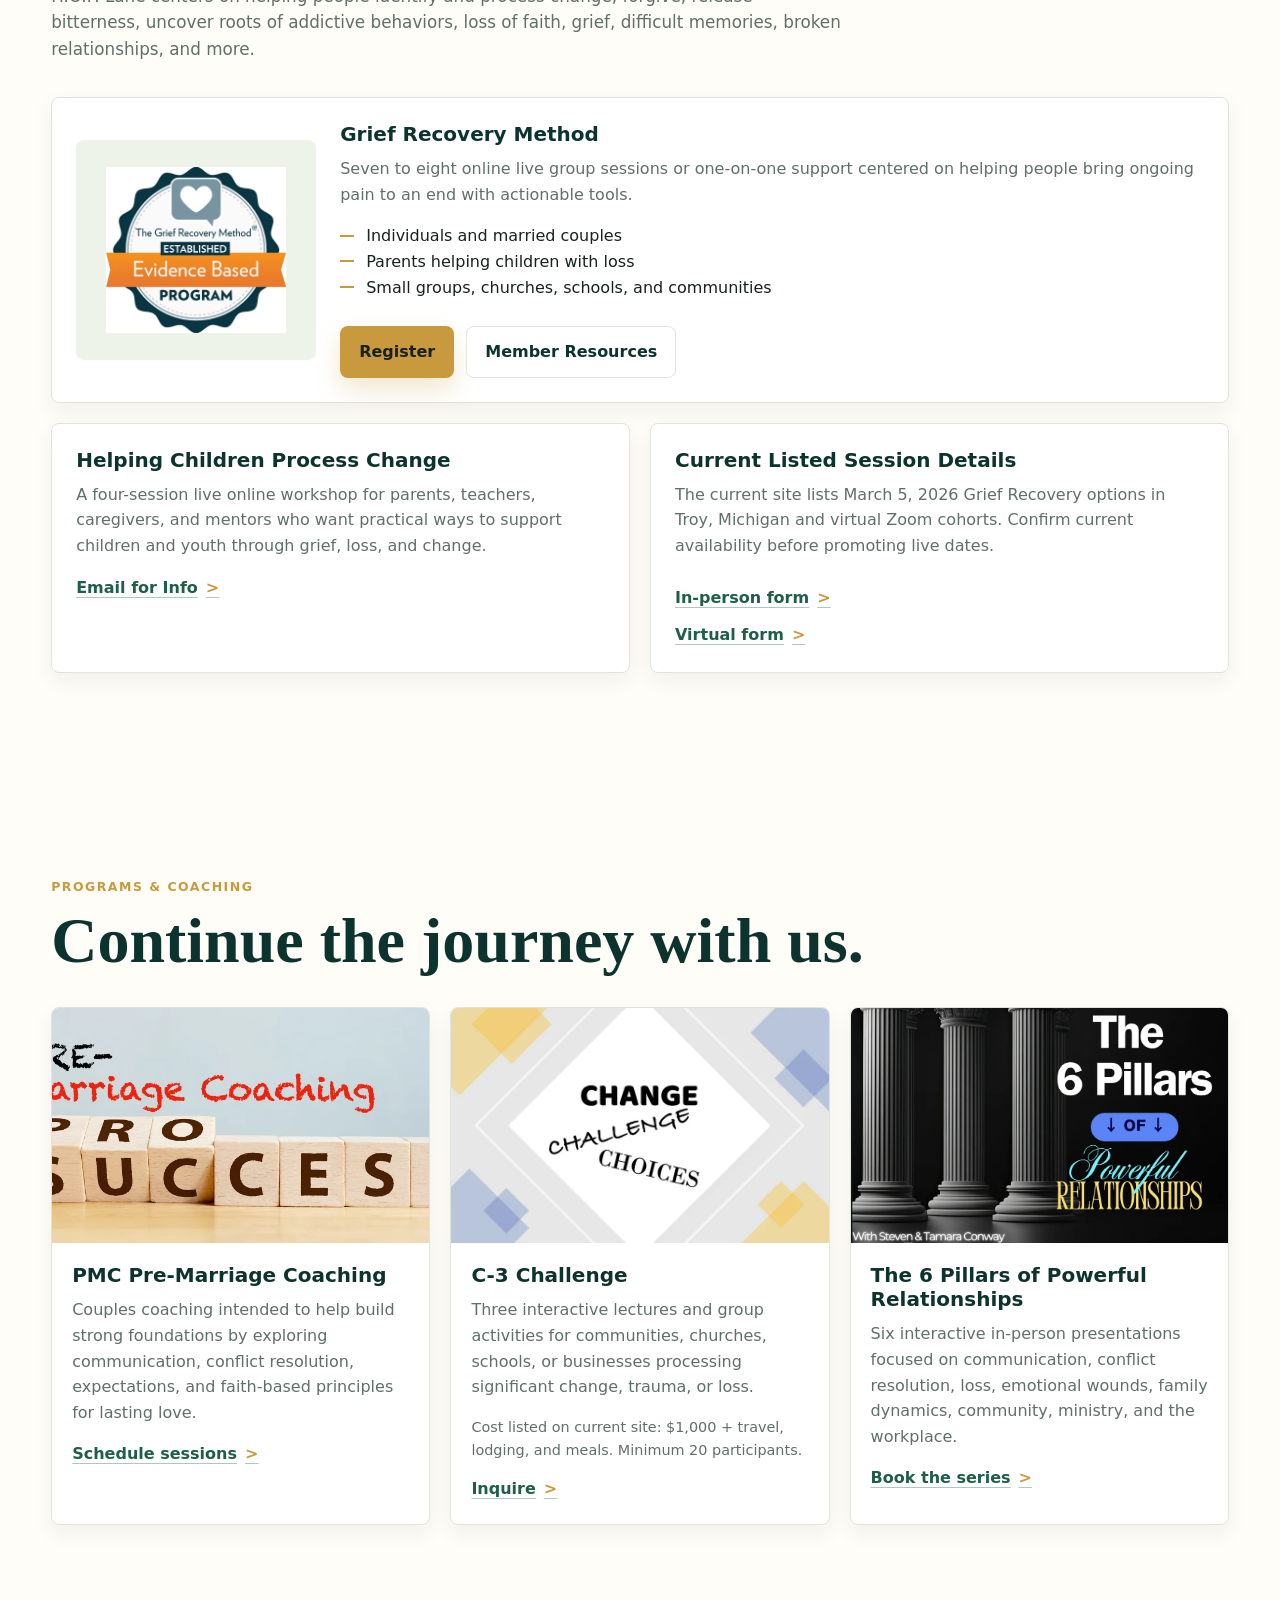
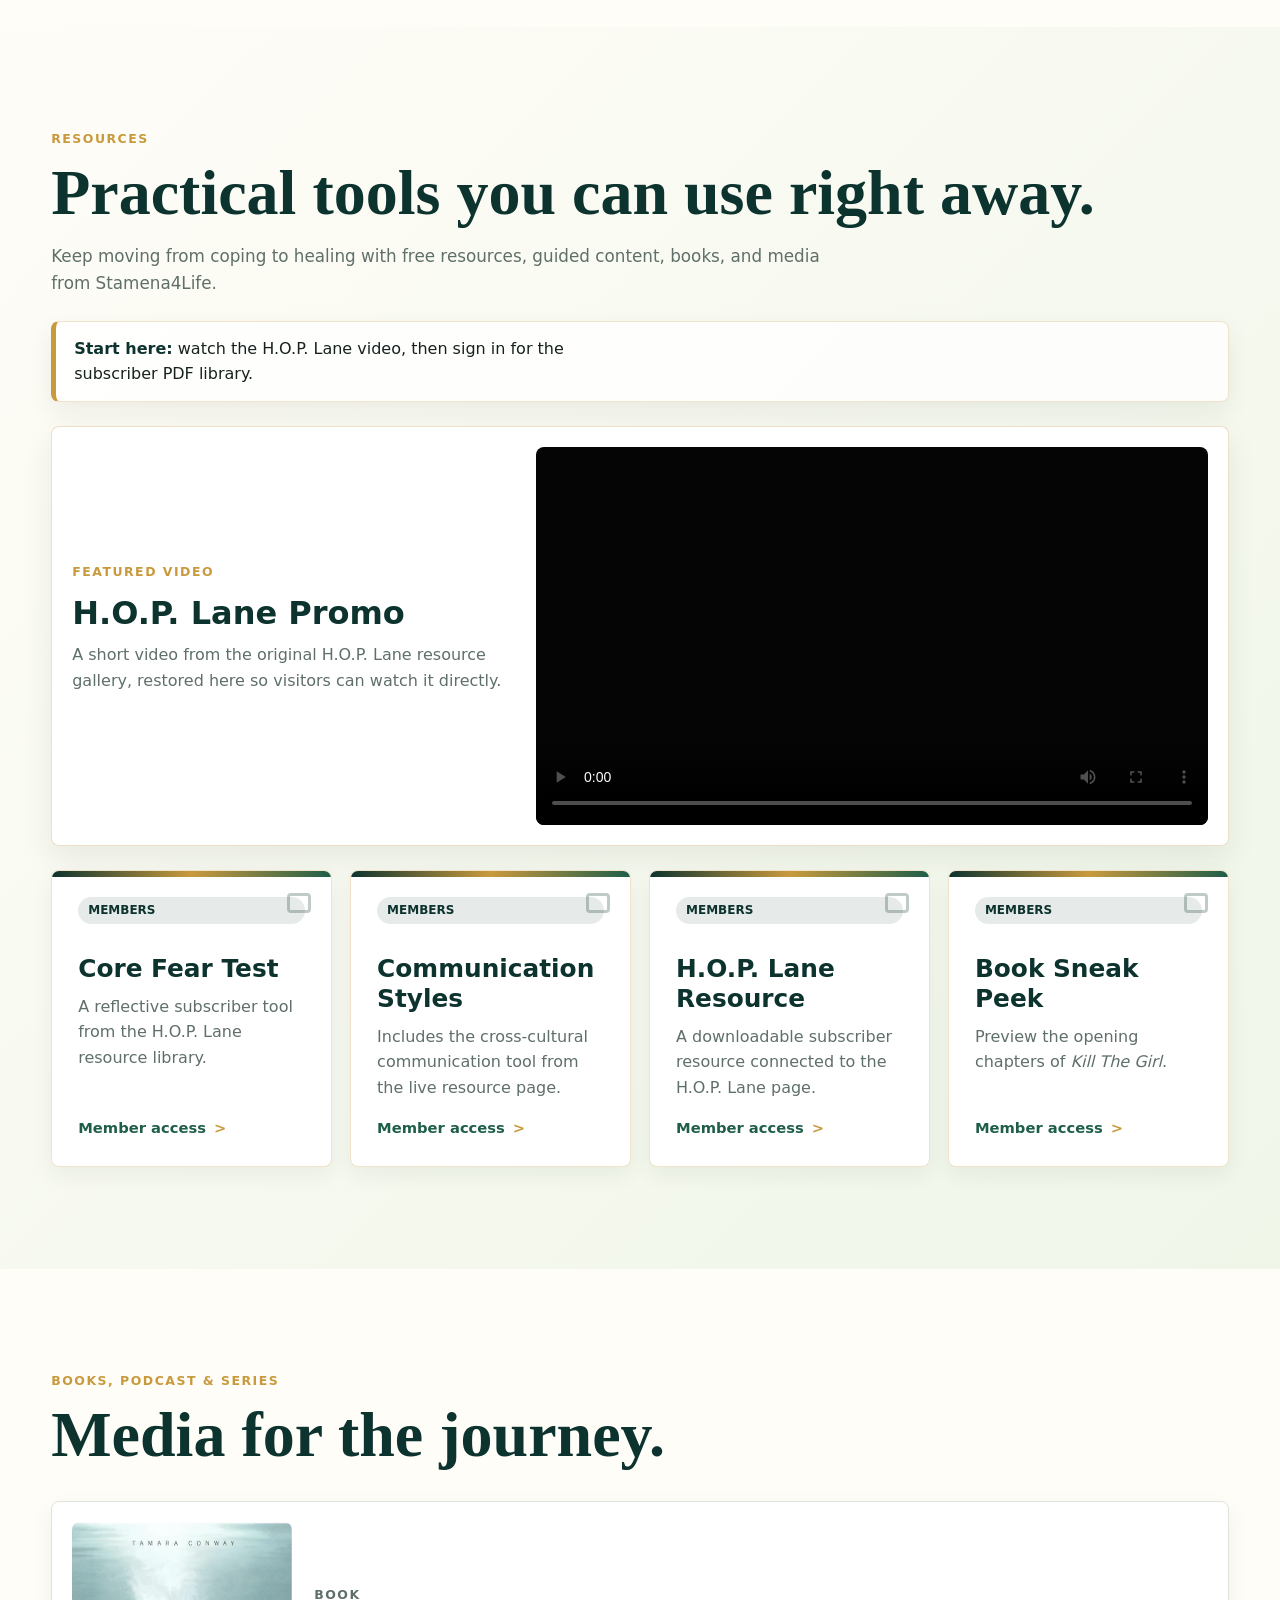
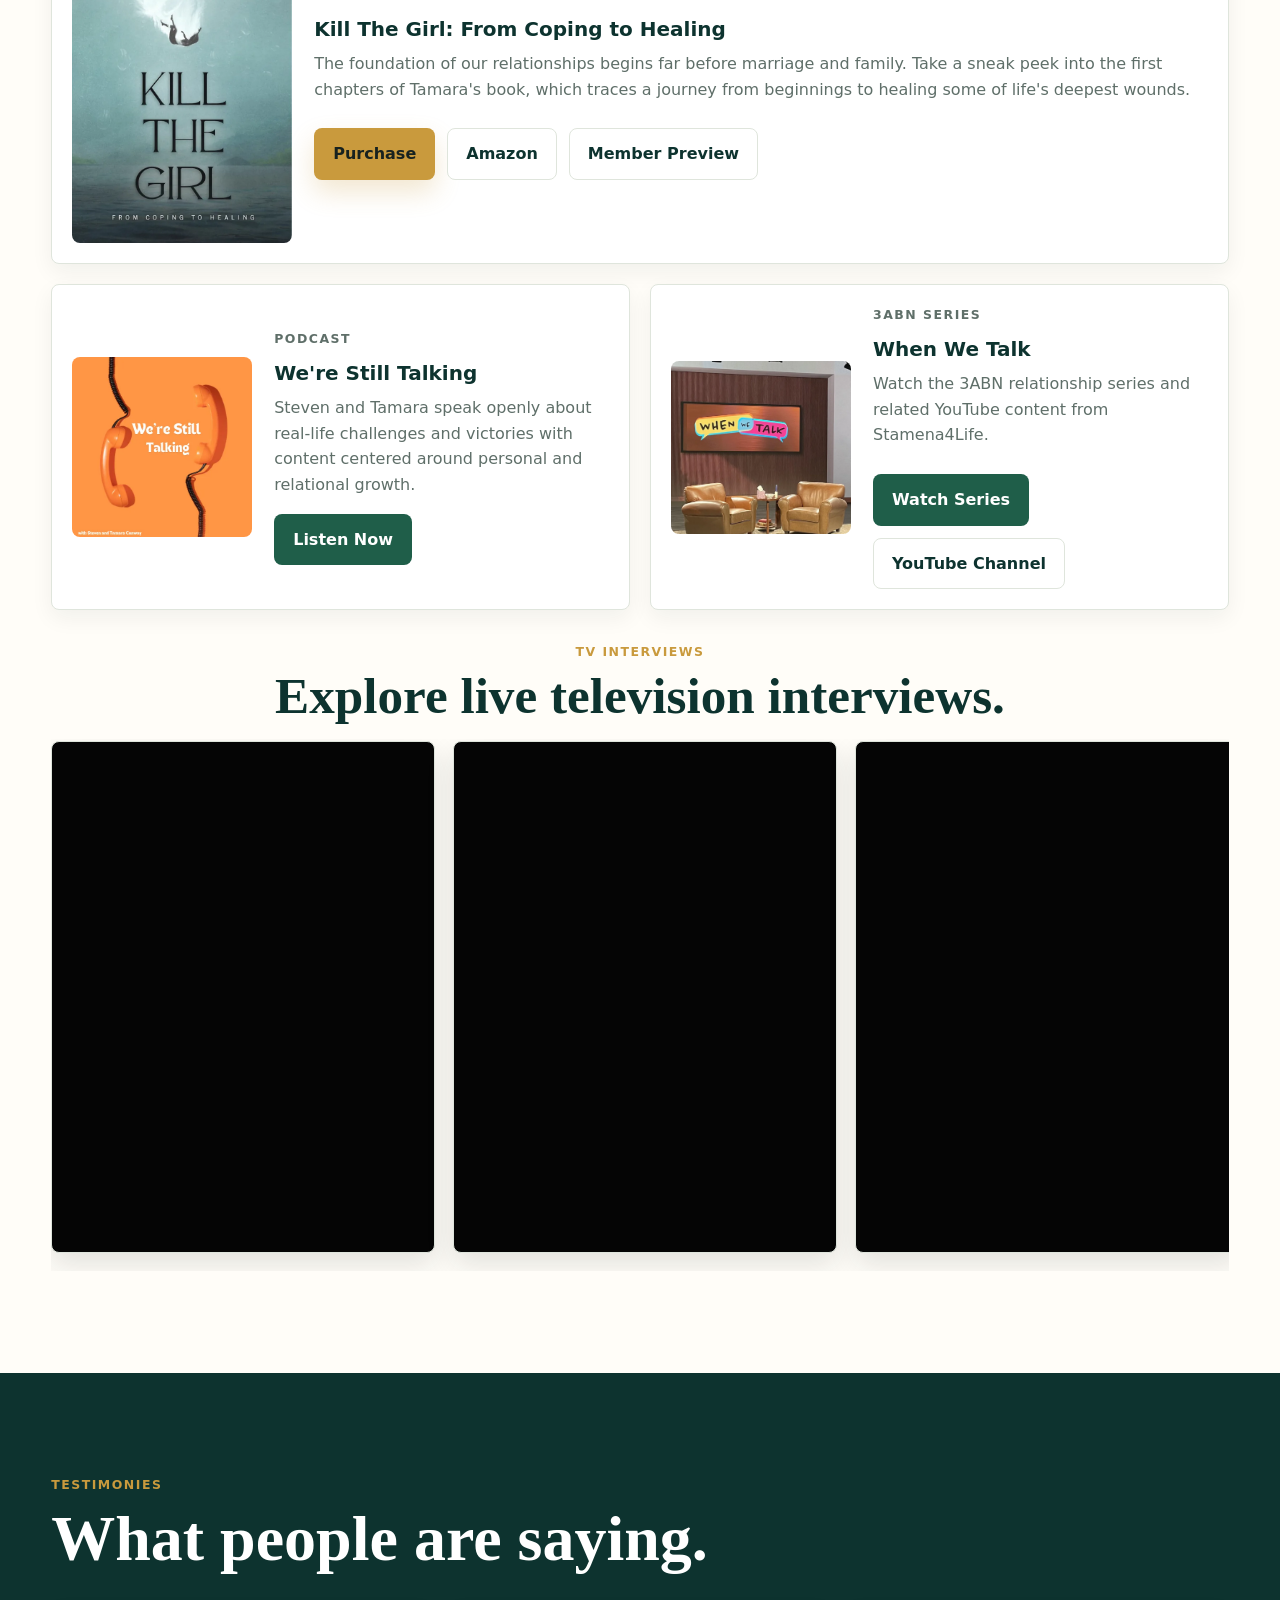
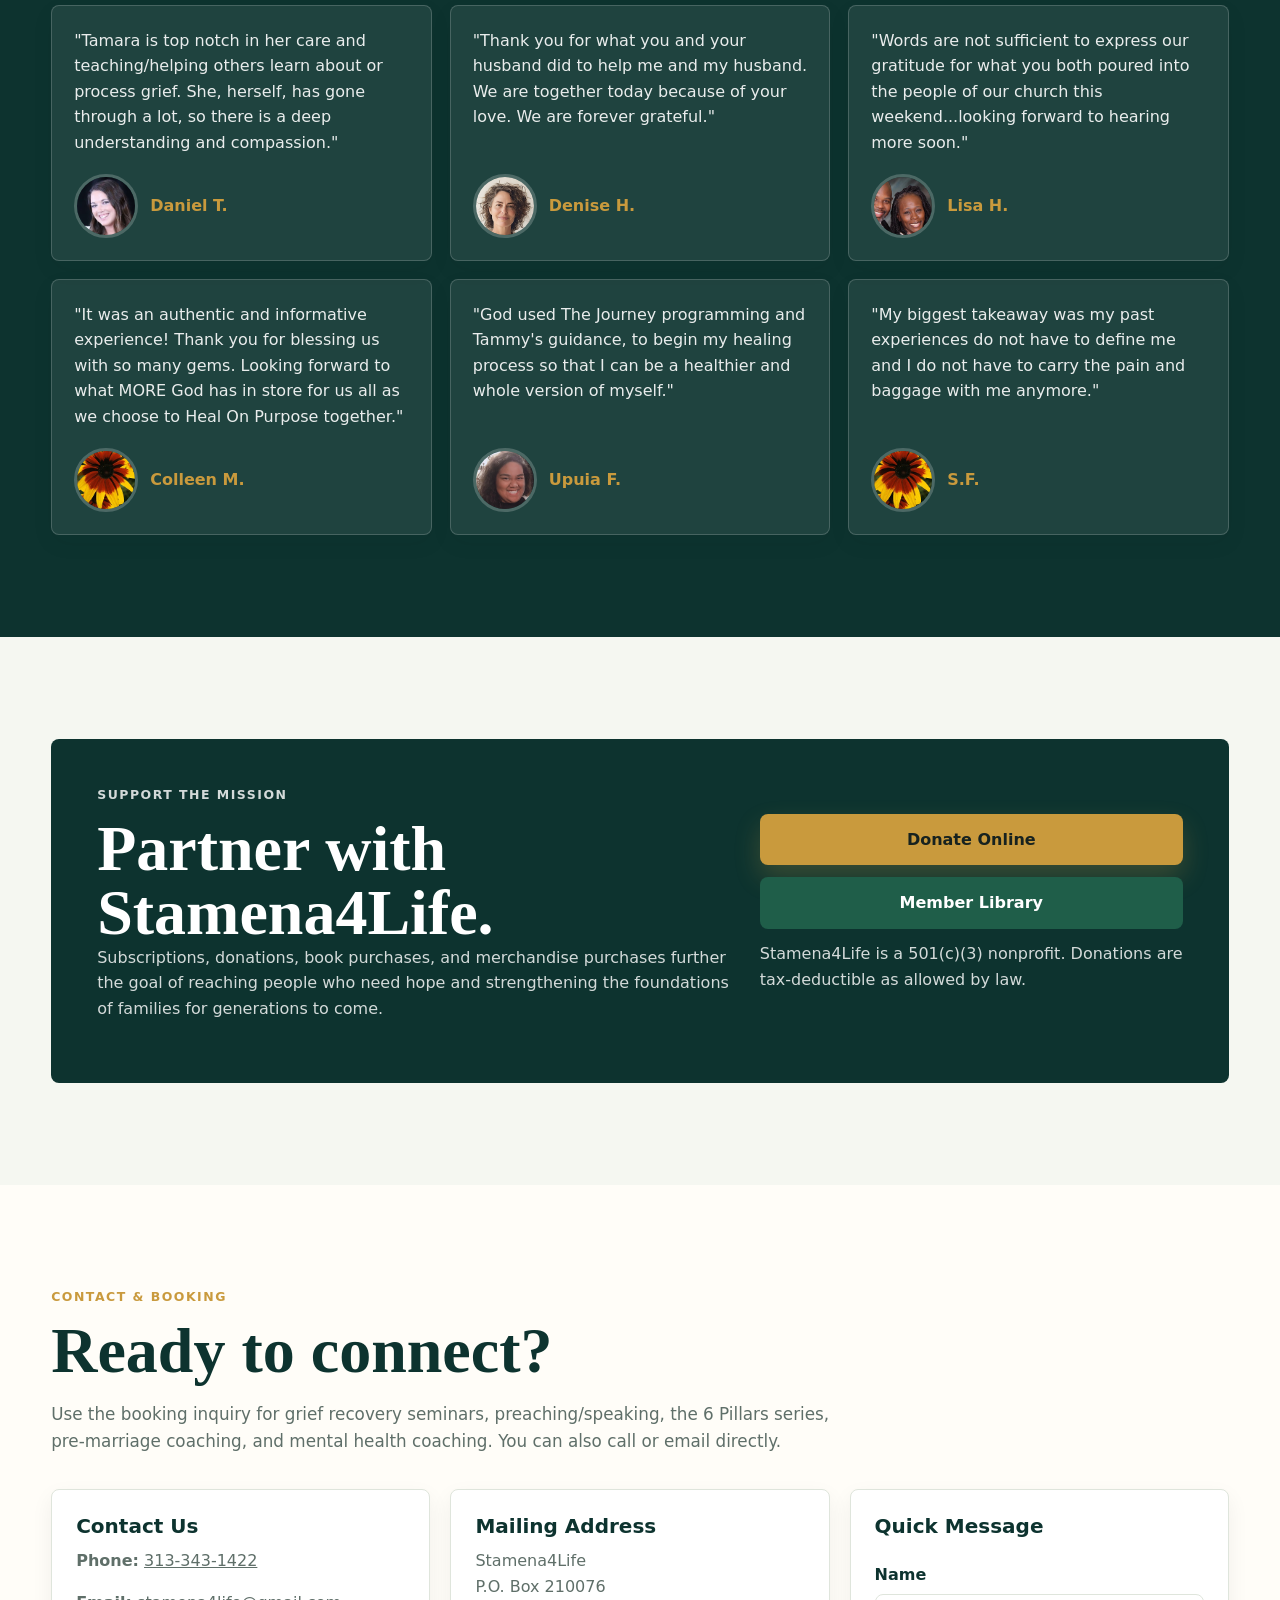
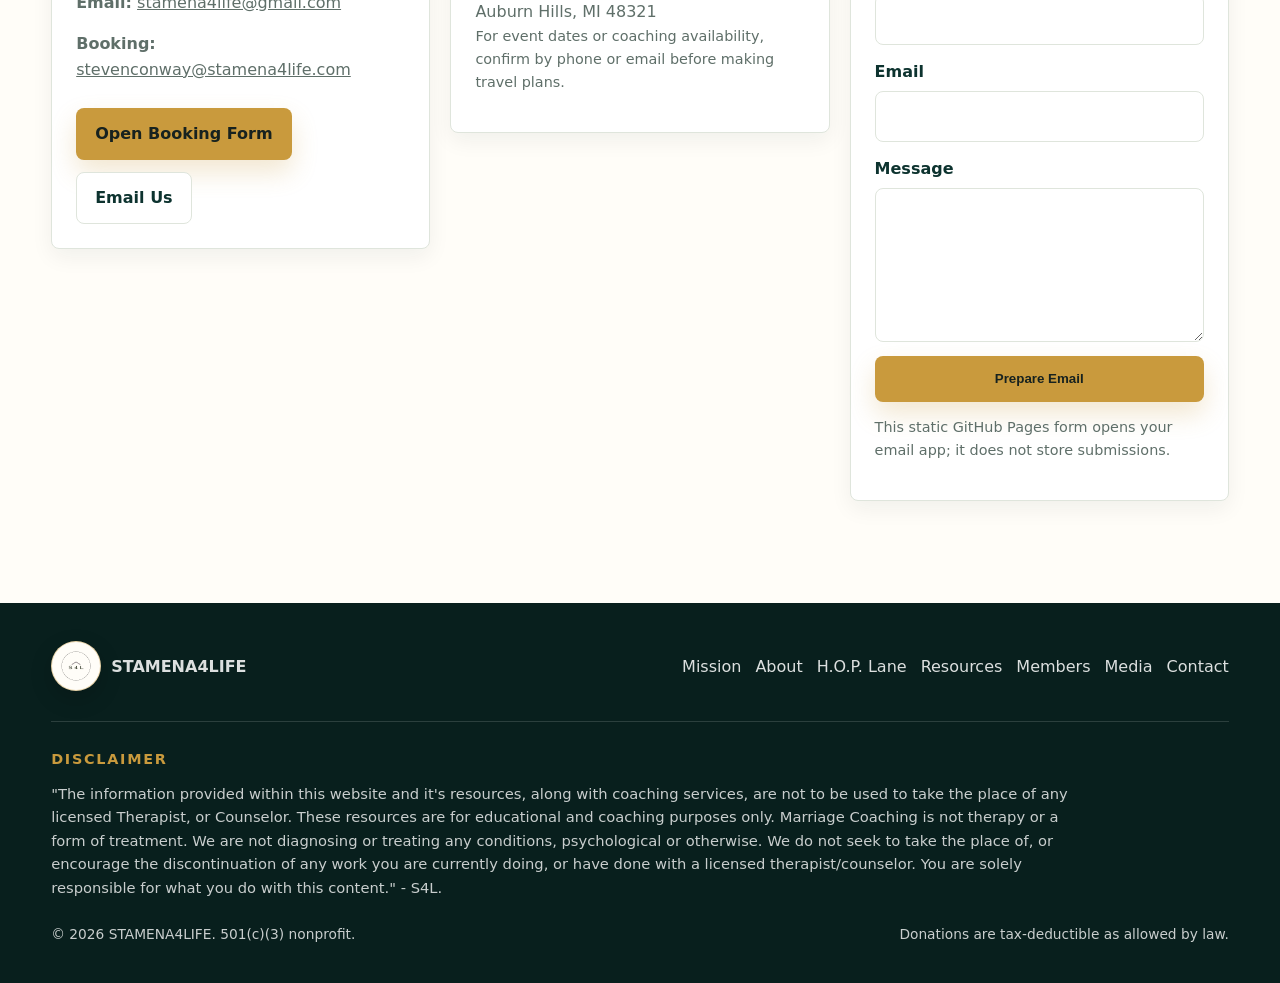
==== commit 333fa6eb: "e378466" ====
--- a/index.html
+++ b/index.html
@@ -9,8 +9,8 @@
   <meta property="og:description" content="Tools for the journey of life: relationships, grief recovery, coaching, resources, books, podcast, and 3ABN series.">
   <meta property="og:image" content="assets/logo.png">
   <meta property="og:type" content="website">
-  <link rel="icon" href="assets/favicon.png">
-  <link rel="apple-touch-icon" href="assets/favicon.png">
+  <link rel="icon" href="assets/favicon.png?v=round">
+  <link rel="apple-touch-icon" href="assets/favicon.png?v=round">
   <link rel="stylesheet" href="styles.css">
 </head>
 <body>
@@ -32,6 +32,7 @@
       <a href="#about">About</a>
       <a href="#hop">H.O.P. Lane</a>
       <a href="#resources">Resources</a>
+      <a href="member/">Members</a>
       <a href="#media">Media</a>
       <a href="#testimonials">Testimonies</a>
       <a href="#contact">Contact</a>
@@ -137,7 +138,7 @@
             </ul>
             <div class="inline-actions">
               <a class="button primary" href="https://square.link/u/TY92Agh4" target="_blank" rel="noreferrer">Register</a>
-              <a class="button quiet" href="https://www.stamena4life.com/_files/ugd/7cebed_fbce862e7ba44a088635e281771d7ba9.pdf" target="_blank" rel="noreferrer">Free Resource</a>
+              <a class="button quiet" href="member/">Member Resources</a>
             </div>
           </div>
         </article>
@@ -192,7 +193,7 @@
         <p>Keep moving from coping to healing with free resources, guided content, books, and media from Stamena4Life.</p>
       </div>
       <div class="resource-showcase">
-        <p><strong>Start here:</strong> download a tool, start a conversation, and take the next honest step.</p>
+        <p><strong>Start here:</strong> watch the H.O.P. Lane video, then sign in for the subscriber PDF library.</p>
       </div>
       <article class="resource-video">
         <div>
@@ -206,29 +207,29 @@
         </video>
       </article>
       <div class="resource-grid">
-        <a class="resource-card" href="https://www.stamena4life.com/_files/ugd/7cebed_c09c5f3b6548464ab14286cdd1f4838c.pdf" target="_blank" rel="noreferrer">
-          <span>PDF</span>
+        <a class="resource-card member-resource" href="member/">
+          <span>Members</span>
           <h3>Core Fear Test</h3>
-          <p>A reflective tool from the current H.O.P. Lane resource library.</p>
-          <strong>Open download</strong>
+          <p>A reflective subscriber tool from the H.O.P. Lane resource library.</p>
+          <strong>Member access</strong>
         </a>
-        <a class="resource-card" href="https://www.stamena4life.com/_files/ugd/7cebed_421b488af8b248aab2a7527fb785af47.pdf" target="_blank" rel="noreferrer">
-          <span>PDF</span>
+        <a class="resource-card member-resource" href="member/">
+          <span>Members</span>
           <h3>Communication Styles</h3>
           <p>Includes the cross-cultural communication tool from the live resource page.</p>
-          <strong>Open download</strong>
+          <strong>Member access</strong>
         </a>
-        <a class="resource-card" href="https://www.stamena4life.com/_files/ugd/7cebed_fbce862e7ba44a088635e281771d7ba9.pdf" target="_blank" rel="noreferrer">
-          <span>Free</span>
+        <a class="resource-card member-resource" href="member/">
+          <span>Members</span>
           <h3>H.O.P. Lane Resource</h3>
-          <p>A free downloadable resource connected to the H.O.P. Lane page.</p>
-          <strong>Open resource</strong>
+          <p>A downloadable subscriber resource connected to the H.O.P. Lane page.</p>
+          <strong>Member access</strong>
         </a>
-        <a class="resource-card" href="https://www.stamena4life.com/_files/ugd/7cebed_5e1182cb30d049ae8e4a6e3f993eb2fb.pdf" target="_blank" rel="noreferrer">
-          <span>Preview</span>
+        <a class="resource-card member-resource" href="member/">
+          <span>Members</span>
           <h3>Book Sneak Peek</h3>
           <p>Preview the opening chapters of <em>Kill The Girl</em>.</p>
-          <strong>Read preview</strong>
+          <strong>Member access</strong>
         </a>
       </div>
     </section>
@@ -248,7 +249,7 @@
             <div class="inline-actions">
               <a class="button primary" href="https://square.link/u/frH4wGlB" target="_blank" rel="noreferrer">Purchase</a>
               <a class="button quiet" href="https://a.co/d/6Vjon2p" target="_blank" rel="noreferrer">Amazon</a>
-              <a class="button quiet" href="https://www.stamena4life.com/_files/ugd/7cebed_5e1182cb30d049ae8e4a6e3f993eb2fb.pdf" target="_blank" rel="noreferrer">Preview</a>
+              <a class="button quiet" href="member/">Member Preview</a>
             </div>
           </div>
         </article>
@@ -359,7 +360,7 @@
         </div>
         <div class="support-actions">
           <a class="button primary" href="https://square.link/u/f1L6vId2" target="_blank" rel="noreferrer">Donate Online</a>
-          <a class="button secondary" href="https://www.stamena4life.com/plans-pricing" target="_blank" rel="noreferrer">Subscribe</a>
+          <a class="button secondary" href="member/">Member Library</a>
           <p>Stamena4Life is a 501(c)(3) nonprofit. Donations are tax-deductible as allowed by law.</p>
         </div>
       </div>
@@ -423,6 +424,7 @@
         <a href="#about">About</a>
         <a href="#hop">H.O.P. Lane</a>
         <a href="#resources">Resources</a>
+        <a href="member/">Members</a>
         <a href="#media">Media</a>
         <a href="#contact">Contact</a>
       </nav>
--- a/styles.css
+++ b/styles.css
@@ -238,6 +238,15 @@
   border-color: var(--line);
 }
 
+.button:disabled {
+  color: rgba(23, 34, 31, 0.62);
+  background: var(--soft);
+  border-color: var(--line);
+  box-shadow: none;
+  cursor: not-allowed;
+  transform: none;
+}
+
 .hero .button.quiet,
 .hero .button.secondary {
   border-color: rgba(255, 255, 255, 0.22);
@@ -666,6 +675,174 @@
   color: var(--gold);
 }
 
+.member-resource::after {
+  content: "";
+  position: absolute;
+  right: 20px;
+  top: 22px;
+  width: 18px;
+  height: 14px;
+  border: 3px solid var(--deep);
+  border-radius: 4px;
+  opacity: 0.26;
+}
+
+.member-resource::before {
+  background: linear-gradient(90deg, var(--deep), var(--gold), var(--green));
+}
+
+.member-resource span {
+  background: rgba(13, 51, 47, 0.1);
+}
+
+.member-hero {
+  padding: clamp(58px, 8vw, 108px) clamp(18px, 4vw, 52px);
+  background:
+    linear-gradient(135deg, rgba(8, 38, 35, 0.98), rgba(31, 94, 73, 0.92)),
+    var(--deep);
+}
+
+.member-hero-inner {
+  display: grid;
+  grid-template-columns: minmax(0, 1.08fr) minmax(320px, 0.92fr);
+  gap: clamp(28px, 5vw, 64px);
+  align-items: center;
+  width: min(var(--max), 100%);
+  margin: 0 auto;
+}
+
+.member-copy h1 {
+  margin: 0;
+  max-width: 760px;
+  color: var(--white);
+  font-family: Georgia, "Times New Roman", serif;
+  font-size: clamp(2.8rem, 7vw, 6.2rem);
+  line-height: 0.94;
+  letter-spacing: 0;
+}
+
+.member-copy p:not(.eyebrow) {
+  max-width: 640px;
+  margin: 22px 0 0;
+  color: rgba(255, 255, 255, 0.86);
+  font-size: clamp(1.04rem, 2vw, 1.24rem);
+}
+
+.member-login-card {
+  padding: clamp(22px, 4vw, 34px);
+  background: var(--paper);
+  border: 1px solid rgba(201, 154, 61, 0.32);
+  border-radius: var(--radius);
+  box-shadow: var(--shadow);
+}
+
+.member-login-card h2 {
+  margin: 0 0 10px;
+  color: var(--deep);
+  font-size: clamp(1.5rem, 3vw, 2rem);
+}
+
+.member-status {
+  min-height: 52px;
+  margin: 0 0 18px;
+  padding: 12px 14px;
+  color: var(--muted);
+  background: rgba(245, 247, 241, 0.9);
+  border: 1px solid var(--line);
+  border-radius: var(--radius);
+}
+
+.member-status[data-tone="success"] {
+  color: var(--deep);
+  background: rgba(111, 138, 86, 0.14);
+  border-color: rgba(111, 138, 86, 0.34);
+}
+
+.member-status[data-tone="warning"] {
+  color: var(--ink);
+  background: rgba(201, 154, 61, 0.15);
+  border-color: rgba(201, 154, 61, 0.34);
+}
+
+.member-form {
+  display: grid;
+  gap: 14px;
+  margin-top: 14px;
+}
+
+.is-hidden {
+  display: none !important;
+}
+
+.text-button {
+  margin-top: 14px;
+  padding: 0;
+  color: var(--green);
+  background: transparent;
+  border: 0;
+  font: inherit;
+  font-weight: 850;
+  text-decoration: underline;
+  text-underline-offset: 4px;
+  cursor: pointer;
+}
+
+.member-library-section {
+  background: var(--paper);
+}
+
+.member-resource-grid {
+  display: grid;
+  grid-template-columns: repeat(4, minmax(0, 1fr));
+  gap: 18px;
+  width: min(var(--max), 100%);
+  margin: 0 auto;
+}
+
+.library-card {
+  display: flex;
+  min-height: 280px;
+  flex-direction: column;
+  padding: 24px;
+  background: var(--white);
+  border: 1px solid rgba(201, 154, 61, 0.28);
+  border-radius: var(--radius);
+  box-shadow: 0 8px 22px rgba(23, 34, 31, 0.06);
+}
+
+.library-card span {
+  display: inline-flex;
+  align-self: flex-start;
+  padding: 4px 10px;
+  margin-bottom: 24px;
+  color: var(--deep);
+  background: #f3dfb3;
+  border-radius: 999px;
+  font-size: 0.75rem;
+  font-weight: 900;
+  text-transform: uppercase;
+}
+
+.library-card p {
+  color: var(--muted);
+}
+
+.library-card .button {
+  width: 100%;
+  margin-top: auto;
+}
+
+.member-help-section {
+  padding-top: 0;
+  background: var(--paper);
+}
+
+.member-support-panel {
+  background:
+    linear-gradient(135deg, rgba(13, 51, 47, 0.98), rgba(31, 94, 73, 0.95)),
+    var(--deep);
+}
+
 .media-section {
   background: var(--paper);
 }
@@ -966,7 +1143,8 @@
 
 @media (max-width: 1040px) {
   .resource-grid,
-  .offering-grid {
+  .offering-grid,
+  .member-resource-grid {
     grid-template-columns: repeat(2, minmax(0, 1fr));
   }
 
@@ -1036,6 +1214,7 @@
   .program-grid,
   .about-feature,
   .resource-video,
+  .member-hero-inner,
   .support-panel,
   .media-grid {
     grid-template-columns: 1fr;
@@ -1061,6 +1240,7 @@
   .hero-proof,
   .resource-grid,
   .offering-grid,
+  .member-resource-grid,
   .contact-grid,
   .testimonial-grid,
   .video-list {
